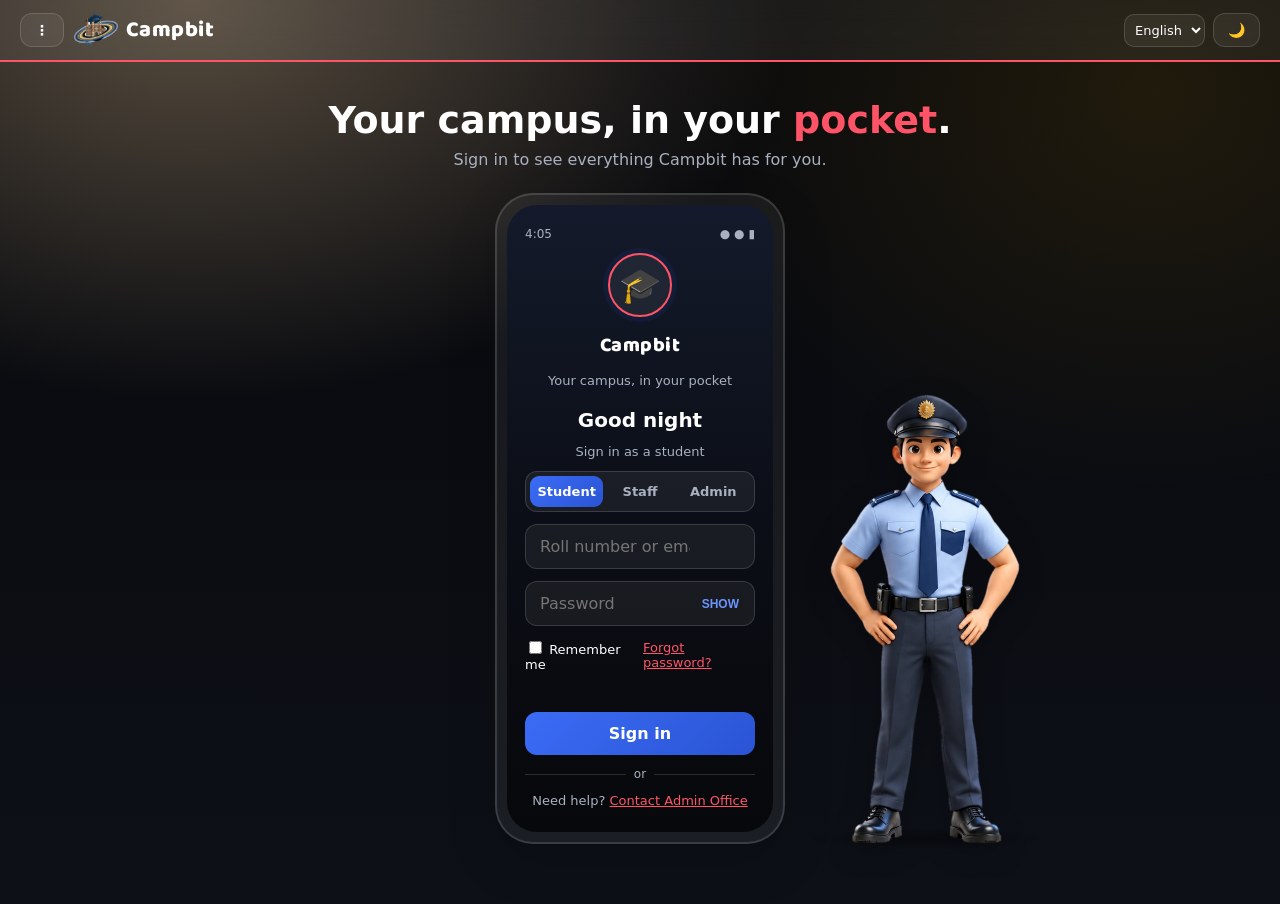
==== website/static/index.html @ 0034b341 "backend" ====
<!DOCTYPE html>
<html lang="en" data-palette="classic">
<head>
<meta charset="utf-8">
<meta name="viewport" content="width=device-width, initial-scale=1, viewport-fit=cover">
<title>College Connect</title>
<link rel="preconnect" href="https://fonts.googleapis.com">
<link rel="preconnect" href="https://fonts.gstatic.com" crossorigin>
<link href="https://fonts.googleapis.com/css2?family=Baloo+2:wght@700;800&display=swap" rel="stylesheet">
<link rel="stylesheet" href="style.css">
</head>
<body>

<!-- LOGIN PAGE (only page visible before sign-in) -->
<div id="loginView">
 <header class="bar"><div class="hl"><div class="kb">
<button class="btn ghost sm kbtn" data-kb type="button" aria-label="More options" aria-haspopup="menu" aria-expanded="false">⋮</button>
<div class="menu" role="menu"><button role="menuitem" data-sheet="about" type="button"><span aria-hidden="true">ℹ️</span> About us</button>
<button role="menuitem" data-sheet="complaint" type="button"><span aria-hidden="true">📝</span> Complaint box</button>
<button role="menuitem" data-sheet="issue" type="button"><span aria-hidden="true">🐞</span> Report an issue</button></div></div>
<span class="brand brand-font"><img class="brand-logo" src="logo.png" alt="" width="40" height="29" decoding="async">Campbit</span></div>
<div class="hr"><select class="langsel" aria-label="Language"><option value="en">English</option>
<option value="hi">हिन्दी</option><option value="or">ଓଡ଼ିଆ</option></select>
<button class="btn ghost sm themebtn" data-tt type="button" aria-label="Toggle light or dark mode" title="Toggle light / dark">🌙</button></div></header>

<main id="login" class="wrap">
<div class="lead"><h1 data-ih="lead">Your campus, in your <span class="red">pocket</span>
</h1><p>Sign in to see everything Campbit has for you.</p></div>
  <div class="phone" id="phoneBox" data-role="student"><div class="screen" id="scr"><div class="scr-in" id="scrIn">
   <div class="status"><span id="clock">9:41</span><span>● ● ▮</span></div>
   <div id="formPane" style="display:flex;flex-direction:column;gap:12px">
    <div class="logo" id="roleLogo">🎓</div>
    <h2 class="brand-font">Campbit</h2><p>Your campus, in your pocket</p>
    <h2 id="greet" style="margin-top:8px">Welcome back</h2><p id="roleHint">Sign in as a student</p>
    <div class="seg" id="seg" role="tablist"><button type="button" class="on" data-role="student">Student</button>
    <button type="button" data-role="staff">Staff</button><button type="button" data-role="admin">Admin</button></div>
    <div class="field"><input id="user" placeholder="Roll number or email" autocomplete="username" aria-label="Roll number or email"></div>
    <div class="field"><input id="pass" type="password" placeholder="Password" autocomplete="current-password" aria-label="Password">
    <button type="button" class="show" id="toggle">SHOW</button></div>
    <div class="row"><label><input type="checkbox" id="remember"> Remember me</label>
    <a href="#" class="red" id="forgot">Forgot password?</a></div>
    <div class="err" id="err" role="alert"></div>
    <button class="btn" id="signin" type="button"><span class="spin" aria-hidden="true"></span><span class="lbl">Sign in</span></button>
    <div class="or">or</div>
    <p>Need help? <a class="red" href="mailto:admin@collegeconnect.example?subject=Help%20with%20College%20Connect">Contact Admin Office</a></p>
   </div>
   <div id="donePane" class="hidden">
    <div class="tick">✓</div><h2>You're signed in</h2><p>Welcome to Campbit.</p>
   </div>
  </div></div></div>
  <div class="mascot" aria-hidden="true"><img src="guard.webp" alt="" width="190" height="450" decoding="async" draggable="false"></div>
 </main>
</div>

<!-- SITE (visible only after login) -->
<div id="siteView" class="hidden">
 <header class="bar"><div class="hl"><div class="kb">
<button class="btn ghost sm kbtn" data-kb type="button" aria-label="More options" aria-haspopup="menu" aria-expanded="false">⋮</button>
<div class="menu" role="menu"><button role="menuitem" data-sheet="about" type="button"><span aria-hidden="true">ℹ️</span> About us</button>
<button role="menuitem" data-sheet="complaint" type="button"><span aria-hidden="true">📝</span> Complaint box</button>
<button role="menuitem" data-sheet="issue" type="button"><span aria-hidden="true">🐞</span> Report an issue</button>
</div></div><a class="brand" href="#" data-go="home">🎓 Campbit</a></div>
<div class="hr"><select class="langsel" aria-label="Language"><option value="en">English</option>
<option value="hi">हिन्दी</option><option value="or">ଓଡ଼ିଆ</option></select>
<button class="btn ghost sm themebtn" data-tt type="button" aria-label="Toggle light or dark mode" title="Toggle light / dark">🌙</button>
<button class="btn ghost sm" id="logout" type="button">Sign out</button></div></header>
 <div class="tabs" id="tabs" role="tablist"></div>
 <div class="wrap hidden" id="backrow"><button class="btn ghost sm" id="backBtn" data-back type="button">← Back</button></div>
 <main class="wrap">
  <section class="pg" id="pg-home"></section>
  <section class="pg hidden" id="pg-timetable"></section>
  <section class="pg hidden" id="pg-attendance"></section>
  <section class="pg hidden" id="pg-results"></section>
  <section class="pg hidden" id="pg-fees"></section>
  <section class="pg hidden" id="pg-opps"></section>
  <section class="pg hidden" id="pg-complaints"></section>
  <section class="pg hidden" id="pg-mess"></section>
  <section class="pg hidden" id="pg-students"></section>
  <section class="pg hidden" id="pg-staff"></section>
  <section class="pg hidden" id="pg-accounts"></section>
  <section class="pg hidden" id="pg-achievements"></section>
  <section class="pg hidden" id="pg-notices"></section>
  <section class="pg hidden" id="pg-holidays"></section>
  <section class="pg hidden" id="pg-scholarships"></section>
  <section class="pg hidden" id="pg-leave"></section>
  <section class="pg hidden" id="pg-profile"></section>
 </main>
 <footer>© 2026 Campbit · Demo data for preview only.</footer>
</div>

<div id="sheet" class="sheet hidden"><div class="sback" data-close></div>
<div class="spanel" role="dialog" aria-modal="true" aria-label="Details">
<button class="btn ghost sm sbk" data-close type="button">← Back</button>
<button class="sx" data-close type="button" aria-label="Close">✕</button>
<div id="sbody"></div></div></div>

<script src="api.js"></script>
<script src="script.js"></script>
</body>
</html>
---- website/static/style.css ----
/* ==========================================================================
   STYLESHEET: Login + Site App (Classic palette)
   --------------------------------------------------------------------------
   TABLE OF CONTENTS
    1.  Theme palettes (light / dark design tokens)
    2.  Base & reset
    3.  Layout helpers
    4.  Top bar & navigation
    5.  Buttons
    6.  Phone mockup & login screen
    7.  Landing site (hero, sections, cards, footer)
    8.  Tabs & pages
    9.  Dashboard widgets (stats, meters, lists, badges, chips)
   10.  Profile (key/value grid, avatar)
   11.  Timetable (timeline, weekly table, next-class banner)
   12.  Forms & segmented control
   13.  Menu, bottom sheet & notes
   14.  Misc (language select, tags, step tracker)
   15.  Animations (keyframes + where they are used)
   16.  Motion preferences & print
   17.  Login extras, notifications & notice dot (restored styles)
   18.  Profile photo & admin profile editing
   19.  Login page mascot (standing character)
   20.  Search boxes & suggestions
   21.  Back buttons
   ========================================================================== */


/* ==========================================================================
   1. THEME PALETTES
   --------------------------------------------------------------------------
   All colours live in CSS variables so a theme switch only changes tokens.
   ========================================================================== */

/* ---- Light palette (default) ----
   Dark Goldenrod #B8860B, Tan #D2B48C, Dust Storm #E5CCC9,
   White Smoke #F5F5F5, Van Dyke Brown #664228 */
:root[data-palette="classic"] {
  /* Page background gradient + soft corner glows */
  --bg1: #F5F5F5;
  --bg2: #E5CCC9;
  --glow-blue: rgba(210, 180, 140, .40);
  --glow-red: rgba(184, 134, 11, .14);

  /* Text */
  --text: #664228;
  --muted: #72523C;

  /* Buttons */
  --btn1: #946A08;
  --btn2: #7A5808;
  --btn-text: #ffffff;

  /* Translucent "glass" surfaces */
  --ghost: rgba(255, 255, 255, .62);
  --ghost-border: rgba(210, 180, 140, .75);

  /* Accents & status colours */
  --blue: #8F6709;
  --red: #B3382A;
  --error: #B3382A;
  --accent: #8F6709;
  --gold: #B8860B;

  /* Top bar background */
  --bar: rgba(245, 245, 245, .88);

  /* Phone frame + screen gradient */
  --frame: auto(255, 255, 255, .65);
  --frame-border: #ffffff;
  --scr1: #F8F6F4;
  --scr2: #EEDFD8;
  --scr3: #E5CCC9;

  /* Inputs & dividers */
  --input: #FFFDFB;
  --line: rgba(102, 66, 40, .22);

  /* Tints (used for highlights / focus rings) */
  --t10: rgba(184, 134, 11, .12);
  --t15: rgba(203, 150, 16, 0.18);
  --t50: rgba(184, 134, 11, .45);
  --t6: rgba(184, 134, 11, .10);
}

/* ---- Dark palette via OS preference ----
   NOTE: this block is wrapped in `prefers-color-scheme: light` in the
   original code. That looks like a typo for `dark`, but it is kept as-is
   so behaviour does not change. */
@media (prefers-color-scheme: light) {
  :root[data-palette="classic"]:not([data-theme="light"]) {
    --bg1: #07080b;
    --bg2: #0d1017;
    --text: #ffffff;
    --muted: #a9b0bf;
    --btn1: #3b6cf5;
    --btn2: #2a54d4;
    --blue: #6b93ff;
    --red: #ff5468;
    --error: #ff6b7d;
    --bar: rgba(255, 255, 255, .06);
    --ghost: rgba(255, 255, 255, .06);
    --ghost-border: rgba(255, 255, 255, .14);
    --frame: rgba(255, 255, 255, .06);
    --frame-border: rgba(255, 255, 255, .14);
    --scr1: #141a2b;
    --scr2: #0b0e16;
    --scr3: #07080b;
    --input: rgba(255, 255, 255, .06);
    --line: rgba(255, 255, 255, .14);
    --accent: #ff5468;
    --gold: #ff5468;
    --t10: rgba(29, 78, 216, .1);
    --t15: rgba(29, 78, 216, .15);
    --t50: rgba(29, 78, 216, .5);
    --t6: rgba(215, 38, 61, .06);
  }
}

/* ---- Dark palette via manual toggle (data-theme="dark") ---- */
:root[data-palette="classic"][data-theme="dark"] {
  --bg1: #07080b;
  --bg2: #0d1017;
  --text: #ffffff;
  --muted: #a9b0bf;
  --btn1: #3b6cf5;
  --btn2: #2a54d4;
  --blue: #6b93ff;
  --red: #ff5468;
  --error: #ff6b7d;
  --bar: rgba(255, 255, 255, .06);
  --ghost: rgba(255, 255, 255, .06);
  --ghost-border: rgba(255, 255, 255, .14);
  --frame: rgba(255, 255, 255, .06);
  --frame-border: rgba(255, 255, 255, .14);
  --scr1: #141a2b;
  --scr2: #0b0e16;
  --scr3: #07080b;
  --input: rgba(255, 255, 255, .06);
  --line: rgba(255, 255, 255, .14);
  --accent: #ff5468;
  --gold: #ff5468;
  --t10: rgba(29, 78, 216, .1);
  --t15: rgba(29, 78, 216, .15);
  --t50: rgba(29, 78, 216, .5);
  --t6: rgba(215, 38, 61, .06);
}


/* ==========================================================================
   2. BASE & RESET
   ========================================================================== */

/* Keep content clear of phone notches / home bars */
:root {
  box-sizing: border-box;
  padding-top: env(safe-area-inset-top, 0px);
  padding-bottom: env(safe-area-inset-bottom, 0px);
}

html {
  scroll-padding-top: env(safe-area-inset-top, 0px);
  scroll-behavior: smooth;
}

*,
*::before,
*::after {
  box-sizing: inherit;
}

body {
  margin: 0;
  min-height: 100vh;
  font-family: system-ui, -apple-system, "Segoe UI", Roboto, sans-serif;
  color: var(--text);
  background:
    radial-gradient(600px 400px at 15% 0%, var(--glow-blue), transparent),
    radial-gradient(500px 400px at 90% 10%, var(--glow-red), transparent),
    linear-gradient(180deg, var(--bg1), var(--bg2));
  background-color: var(--bg1);
  overflow-x: clip; /* prevent sideways scroll from slide animations */
}

/* Corner glow colours for dark mode (dark is the fallback) */
:root[data-theme="dark"] body,
:root:not([data-theme="light"]) body {
  --glow-blue: rgba(59, 108, 245, .18);
  --glow-red: rgba(255, 84, 104, .10);
}

/* Corner glow colours for light mode */
@media (prefers-color-scheme: light) {
  :root:not([data-theme="dark"]) body {
    --glow-blue: rgba(210, 180, 140, .40);
    --glow-red: rgba(184, 134, 11, .14);
  }
}

a {
  color: var(--blue);
}

/* Visible keyboard focus for accessibility */
:focus-visible {
  outline: 2px solid var(--blue);
  outline-offset: 2px;
}


/* ==========================================================================
   3. LAYOUT HELPERS
   ========================================================================== */

/* Centered content column */
.wrap {
  max-width: 1000px;
  margin: 0 auto;
  padding: 0 20px;
}

/* Force-hide an element (used by JS to switch views) */
.hidden {
  display: none !important;
}


/* ==========================================================================
   4. TOP BAR & NAVIGATION
   ========================================================================== */

/* Sticky header with a gold underline */
.bar {
  position: sticky;
  top: env(safe-area-inset-top, 0px);
  z-index: 5;
  display: flex;
  align-items: center;
  justify-content: space-between;
  padding: 12px 20px;
  background: var(--bar);
  backdrop-filter: blur(12px);
  border-bottom: 2px solid var(--gold);
}

/* Logo + site name */
.brand {
  display: flex;
  gap: 8px;
  align-items: center;
  font-weight: 700;
  color: var(--text);
  text-decoration: none;
}

/* Right-hand nav links */
nav {
  display: flex;
  gap: 16px;
  align-items: center;
  font-size: 14px;
}

nav a {
  color: var(--text);
  text-decoration: none;
}

/* Header right-side group (theme button, language, etc.) */
.hr {
  display: flex;
  gap: 8px;
  align-items: center;
}

/* Header left-side group */
.hl {
  display: flex;
  align-items: center;
  gap: 10px;
}

/* Light/dark toggle button */
.themebtn {
  padding: 7px 11px;
  font-size: 16px;
  line-height: 1;
}


/* ==========================================================================
   5. BUTTONS
   ========================================================================== */

.btn {
  display: inline-block;
  border: 0;
  cursor: pointer;
  font: inherit;
  font-weight: 600;
  padding: 12px 22px;
  border-radius: 12px;
  color: var(--btn-text, #fff);
  background: linear-gradient(135deg, var(--btn1), var(--btn2));
  text-decoration: none;
}

/* Variant: transparent "glass" button */
.btn.ghost {
  background: var(--ghost);
  color: var(--text);
  border: 1px solid var(--ghost-border);
}

/* Variant: small */
.btn.sm {
  padding: 8px 14px;
  font-size: 14px;
}

.btn:disabled {
  opacity: .5;
  cursor: not-allowed;
}


/* ==========================================================================
   6. PHONE MOCKUP & LOGIN SCREEN
   ========================================================================== */

/* Outer phone frame */
.phone {
  width: 290px;
  margin: 0 auto;
  padding: 10px;
  border-radius: 38px;
  background: var(--frame);
  border: 2px solid var(--frame-border);
  box-shadow: 0 20px 50px rgba(0, 0, 0, .15);
}

/* Inner screen */
.screen {
  display: flex;
  flex-direction: column;
  gap: 12px;
  min-height: 460px;
  padding: 22px 18px 24px;
  border-radius: 30px;
  background: linear-gradient(180deg, var(--scr1), var(--scr2), var(--scr3));
}

/* Fake status bar (time / battery) */
.status {
  display: flex;
  justify-content: space-between;
  font-size: 12px;
  color: var(--muted);
}

.logo {
  font-size: 34px;
  text-align: center;
}

.screen h2 {
  margin: 0;
  text-align: center;
  font-size: 20px;
}

.screen p {
  margin: 0;
  text-align: center;
  color: var(--muted);
  font-size: 13px;
}

/* ---- Form field with "Show" password toggle ---- */
.field {
  position: relative;
}

.field input {
  width: 100%;
  padding: 12px 64px 12px 14px; /* extra right padding for the Show button */
  border-radius: 12px;
  border: 1px solid var(--line);
  background: var(--input);
  color: var(--text);
  font: inherit;
}

.field input:focus {
  outline: none;
  border-color: var(--blue);
}

.show {
  position: absolute;
  right: 10px;
  top: 50%;
  transform: translateY(-50%);
  background: none;
  border: 0;
  color: var(--blue);
  font-weight: 700;
  font-size: 12px;
  cursor: pointer;
}

/* "Remember me" / "Forgot password" row */
.row {
  display: flex;
  justify-content: space-between;
  align-items: center;
  font-size: 13px;
}

.row input {
  accent-color: var(--blue);
}

/* Accent-coloured text */
.red {
  color: var(--accent);
}

/* Error message under inputs */
.err {
  min-height: 16px;
  text-align: center;
  color: var(--error);
  font-size: 13px;
}

/* "— or —" divider */
.or {
  display: flex;
  align-items: center;
  gap: 8px;
  color: var(--muted);
  font-size: 12px;
}

.or::before,
.or::after {
  content: "";
  flex: 1;
  height: 1px;
  background: var(--line);
}

/* Success checkmark circle */
.tick {
  display: grid;
  place-items: center;
  width: 64px;
  height: 64px;
  margin: 40px auto 8px;
  border-radius: 50%;
  font-size: 30px;
  color: #fff;
  background: linear-gradient(135deg, var(--btn1), var(--btn2));
}

/* ---- Login section wrapper ---- */
#login {
  padding: 36px 0 60px;
}

#login .lead {
  text-align: center;
  margin-bottom: 24px;
}

#login .lead h1 {
  font-size: clamp(26px, 5vw, 38px);
  margin: 0 0 8px;
}

.lead p {
  color: var(--muted);
  margin: 0;
}


/* ==========================================================================
   7. LANDING SITE (hero, sections, cards, CTA, footer)
   ========================================================================== */

/* Hero: text on the left, phone on the right */
.hero {
  display: grid;
  grid-template-columns: 1.1fr .9fr;
  gap: 30px;
  align-items: center;
  padding: 60px 0;
}

.hero h1 {
  font-size: clamp(34px, 6vw, 56px);
  line-height: 1.05;
  margin: 0 0 14px;
}

.hero p {
  color: var(--muted);
  font-size: 18px;
  margin: 0 0 24px;
}

/* Row of call-to-action buttons */
.btns {
  display: flex;
  gap: 12px;
  flex-wrap: wrap;
}

/* Generic content section */
section.block {
  padding: 40px 0;
}

section.block > .wrap > h2 {
  font-size: clamp(24px, 4vw, 34px);
  margin: 0 0 6px;
}

.sub {
  color: var(--muted);
  margin: 0 0 24px;
}

/* Responsive card grid */
.cards {
  display: grid;
  grid-template-columns: repeat(auto-fit, minmax(220px, 1fr));
  gap: 16px;
}

.card {
  padding: 22px;
  border-radius: 18px;
  background: var(--ghost);
  border: 1px solid var(--ghost-border);
  backdrop-filter: blur(10px);
}

.card h3 {
  margin: 0 0 8px;
}

.card p {
  margin: 0;
  color: var(--muted);
}

/* Bottom call-to-action banner */
.cta {
  padding: 40px 20px;
  text-align: center;
  border-radius: 24px;
  background: var(--ghost);
  border: 1px solid var(--ghost-border);
}

footer {
  padding: 30px 20px;
  text-align: center;
  color: var(--muted);
  font-size: 14px;
}

/* Mobile: stack hero, hide long nav links */
@media (max-width: 760px) {
  .hero {
    grid-template-columns: 1fr;
    padding: 30px 0;
  }

  nav a.l {
    display: none;
  }
}


/* ==========================================================================
   8. TABS & PAGES
   ========================================================================== */

/* Sticky tab strip under the header (scrolls sideways on small screens) */
.tabs {
  display: flex;
  gap: 8px;
  overflow-x: auto;
  padding: 10px 20px;
  background: var(--bar);
  border-bottom: 1px solid var(--line);
  position: sticky;
  top: calc(env(safe-area-inset-top, 0px) + 51px); /* 51px = header height */
  z-index: 4;
}

/* Single tab pill */
.tab {
  position: relative;
  z-index: 1; /* sits above the sliding .pill */
  flex: none;
  border: 1px solid var(--ghost-border);
  background: var(--ghost);
  color: var(--text);
  font: inherit;
  font-size: 14px;
  font-weight: 600;
  padding: 8px 14px;
  border-radius: 999px;
  cursor: pointer;
}

/* Active tab (background comes from the sliding .pill) */
.tab.on {
  background: transparent;
  border-color: transparent;
  color: #fff;
}

/* Sliding highlight that moves behind the active tab */
.pill {
  position: absolute;
  left: 0;
  top: 10px;
  bottom: 10px;
  width: 0;
  border-radius: 999px;
  background: linear-gradient(135deg, var(--btn1), var(--btn2));
  transition: transform .4s cubic-bezier(.4, 0, .2, 1),
              width .4s cubic-bezier(.4, 0, .2, 1);
  z-index: 0;
  pointer-events: none;
}

/* A page inside the tab area */
.pg {
  padding: 26px 0 40px;
}

.pg h2 {
  margin: 0 0 4px;
  font-size: clamp(22px, 4vw, 30px);
}

/* Page slide direction when switching tabs */
.pg.from-r {
  animation: inr .25s ease;
}

.pg.from-l {
  animation: inl .25s ease;
}

/* Hint text under swipeable areas */
.swipe-hint {
  text-align: center;
  font-size: 12px;
  color: var(--muted);
  margin: 6px 0 0;
}


/* ==========================================================================
   9. DASHBOARD WIDGETS
   ========================================================================== */

/* Grid of stat tiles */
.grid {
  display: grid;
  grid-template-columns: repeat(auto-fit, minmax(200px, 1fr));
  gap: 14px;
  margin-bottom: 20px;
}

/* Clickable stat tile */
.stat {
  padding: 18px;
  border-radius: 16px;
  background: var(--ghost);
  border: 1px solid var(--ghost-border);
  cursor: pointer;
  text-align: left;
  color: var(--text);
  font: inherit;
}

.stat b {
  display: block;
  font-size: 26px;
  margin: 4px 0;
}

.stat span {
  color: var(--muted);
  font-size: 13px;
}

/* Progress bar */
.meter {
  height: 8px;
  border-radius: 99px;
  background: var(--line);
  overflow: hidden;
}

.meter i {
  display: block;
  height: 100%;
  background: var(--blue);
}

/* Low value = red bar */
.meter i.low {
  background: var(--red);
}

/* Vertical list of items */
.list {
  display: grid;
  gap: 12px;
}

.item {
  padding: 16px;
  border-radius: 14px;
  background: var(--ghost);
  border: 1px solid var(--ghost-border);
}

.item .top {
  display: flex;
  justify-content: space-between;
  align-items: center;
  gap: 10px;
  flex-wrap: wrap;
}

.item p {
  margin: 6px 0 0;
  color: var(--muted);
  font-size: 14px;
}

.item select {
  width: 100%;
  padding: 10px;
  border-radius: 12px;
  border: 1px solid var(--line);
  background: var(--input);
  color: var(--text);
  font: inherit;
}

/* Small status label */
.badge {
  font-size: 12px;
  font-weight: 700;
  padding: 3px 10px;
  border-radius: 99px;
  border: 1px solid var(--line);
}

.badge.ok {
  color: #15803d;
  border-color: #15803d;
}

.badge.bad {
  color: var(--red);
  border-color: var(--red);
}

/* Filter chips */
.chips {
  display: flex;
  gap: 8px;
  flex-wrap: wrap;
  margin: 14px 0;
}

.chip {
  border: 1px solid var(--line);
  background: none;
  color: var(--text);
  font: inherit;
  font-size: 13px;
  padding: 6px 12px;
  border-radius: 99px;
  cursor: pointer;
}

.chip.on {
  background: var(--blue);
  color: #fff;
  border-color: var(--blue);
}

/* Small footnote text */
.demo {
  font-size: 12px;
  color: var(--muted);
  margin-top: 16px;
}


/* ==========================================================================
   10. PROFILE (key/value grid + avatar)
   ========================================================================== */

.kv {
  display: grid;
  grid-template-columns: repeat(auto-fit, minmax(200px, 1fr));
  gap: 12px;
}

.kv div {
  padding: 14px;
  border-radius: 12px;
  background: var(--ghost);
  border: 1px solid var(--ghost-border);
}

.kv small {
  display: block;
  color: var(--muted);
  font-size: 12px;
}

/* Circular initial avatar */
.avatar {
  display: grid;
  place-items: center;
  width: 80px;
  height: 80px;
  border-radius: 50%;
  font-size: 32px;
  font-weight: 700;
  color: #fff;
  background: linear-gradient(135deg, var(--btn1), var(--gold));
}


/* ==========================================================================
   11. TIMETABLE
   ========================================================================== */

/* Card wrapping the timetable */
.ttcard {
  padding: 18px;
  border-radius: 18px;
  background: var(--ghost);
  border: 1px solid var(--ghost-border);
}

/* "Next class" banner */
.next {
  margin: 12px 0 16px;
  padding: 10px 12px;
  border-radius: 12px;
  background: linear-gradient(135deg, var(--btn1), var(--btn2));
  color: #fff;
  font-size: 14px;
}

/* ---- Daily timeline ---- */
.tl {
  display: grid;
  gap: 0;
}

/* One row: [time] [dot] [details] */
.slot {
  position: relative;
  display: grid;
  grid-template-columns: 72px 14px 1fr;
  gap: 10px;
  align-items: start;
  padding-bottom: 14px;
}

/* Vertical connector line between dots */
.slot::before {
  content: "";
  position: absolute;
  left: 82px;
  top: 16px;
  bottom: -4px;
  width: 2px;
  background: var(--line);
}

.slot:last-child::before {
  display: none;
}

.slot .tm {
  font-size: 12px;
  font-weight: 700;
  text-align: right;
  padding-top: 2px;
}

.slot .tm small {
  display: block;
  color: var(--muted);
  font-weight: 400;
}

.slot .dot {
  position: relative;
  z-index: 1;
  width: 12px;
  height: 12px;
  margin-top: 4px;
  border-radius: 50%;
  background: var(--line);
}

.slot .info {
  padding: 10px 12px;
  border-radius: 12px;
  border: 1px solid var(--line);
  background: var(--input);
}

.slot .info b {
  font-size: 15px;
}

.slot .info p {
  margin: 4px 0 0;
  font-size: 13px;
  color: var(--muted);
}

/* State: currently happening */
.slot.now .dot {
  background: var(--blue);
  box-shadow: 0 0 0 4px var(--glow-blue);
}

.slot.now .info {
  border-color: var(--blue);
}

/* State: already finished */
.slot.done {
  opacity: .55;
}

.slot.done .dot {
  background: #15803d;
}

/* State: break (dashed, no fill) */
.slot.brk .info {
  border-style: dashed;
  background: none;
}

/* State: slot the user has taken/selected */
.slot .info[data-take] {
  border-color: var(--blue);
  box-shadow: 0 0 0 3px var(--t15);
}

/* Date badge next to a heading (e.g. "12 / Oct") */
.hd {
  display: grid;
  grid-template-columns: 56px 1fr;
  gap: 12px;
  align-items: center;
}

.dt {
  text-align: center;
  padding: 6px 0;
  border-radius: 12px;
  background: var(--input);
  border: 1px solid var(--line);
}

.dt b {
  display: block;
  font-size: 20px;
}

.dt small {
  color: var(--muted);
  font-size: 11px;
}

/* ---- Weekly table ---- */
.wk {
  overflow-x: auto;
  margin-top: 6px;
  border-radius: 14px;
  border: 1px solid var(--line);
}

.wk table {
  border-collapse: collapse;
  width: 100%;
  min-width: 640px;
  font-size: 13px;
}

.wk th,
.wk td {
  border: 1px solid var(--line);
  padding: 8px;
  text-align: center;
  vertical-align: middle;
}

.wk thead th {
  background: var(--ghost);
}

/* Sticky time column on the left */
.wk th.tm {
  position: sticky;
  left: 0;
  text-align: right;
  white-space: nowrap;
  background: var(--bg1);
  font-size: 12px;
}

.wk th.tm small {
  display: block;
  font-weight: 400;
  color: var(--muted);
}

/* Class cell */
.wk td.c b {
  display: block;
}

.wk td.c small {
  color: var(--muted);
  font-size: 11px;
}

/* Lab cell highlight */
.wk td.lab {
  background: var(--glow-blue);
}

/* Highlight today's column */
.wk td.tdy {
  box-shadow: inset 0 0 0 999px var(--t6);
}

.wk thead th.tdy {
  background: var(--accent);
  color: #fff;
}

/* Empty cell */
.emp {
  color: var(--muted);
}


/* ==========================================================================
   12. FORMS & SEGMENTED CONTROL
   ========================================================================== */

/* ---- Generic form ---- */
.frm label {
  display: block;
  font-size: 13px;
  color: var(--muted);
  margin: 12px 0 4px;
}

.frm input,
.frm select,
.frm textarea {
  width: 100%;
  padding: 11px 12px;
  border-radius: 12px;
  border: 1px solid var(--line);
  background: var(--input);
  color: var(--text);
  font: inherit;
}

.frm textarea {
  min-height: 80px;
  resize: vertical;
}

.frm .err {
  margin: 8px 0;
}

/* Two columns side by side */
.two {
  display: grid;
  grid-template-columns: 1fr 1fr;
  gap: 10px;
}

/* ---- Segmented control (role switcher: student / staff / admin) ---- */
.seg {
  position: relative;
  display: flex;
  padding: 4px;
  border-radius: 12px;
  background: var(--input);
  border: 1px solid var(--line);
}

/* Sliding highlight (one third of the width) */
.seg::before {
  content: "";
  position: absolute;
  top: 4px;
  bottom: 4px;
  left: 4px;
  width: calc((100% - 8px) / 3);
  border-radius: 9px;
  background: linear-gradient(135deg, var(--btn1), var(--btn2));
  transition: transform .4s cubic-bezier(.4, 0, .2, 1);
}

/* Move highlight depending on the selected role */
.seg[data-r="staff"]::before {
  transform: translateX(100%);
}

.seg[data-r="admin"]::before {
  transform: translateX(200%);
}

.seg button {
  position: relative;
  z-index: 1;
  flex: 1;
  border: 0;
  background: none;
  color: var(--muted);
  font: inherit;
  font-size: 13px;
  font-weight: 600;
  padding: 8px 4px;
  border-radius: 9px;
  cursor: pointer;
  transition: color .3s;
}

.seg button.on {
  background: none; /* highlight comes from ::before */
  color: #fff;
}


/* ==========================================================================
   13. MENU, BOTTOM SHEET & NOTES
   ========================================================================== */

/* ---- Dropdown (hamburger) menu ---- */
.kb {
  position: relative;
}

.kbtn {
  font-size: 18px;
  font-weight: 700;
  padding: 5px 12px;
  line-height: 1.2;
}

.menu {
  position: absolute;
  left: 0;
  top: calc(100% + 8px);
  min-width: 190px;
  padding: 6px;
  border-radius: 14px;
  background: var(--bg1);
  border: 1px solid var(--line);
  box-shadow: 0 14px 34px rgba(0, 0, 0, .2);
  /* hidden state */
  opacity: 0;
  visibility: hidden;
  transform: translateY(-8px) scale(.96);
  transform-origin: top left;
  transition: opacity .2s, transform .2s, visibility .2s;
}

/* Visible state */
.kb.open .menu {
  opacity: 1;
  visibility: visible;
  transform: none;
}

.menu button {
  display: block;
  width: 100%;
  text-align: left;
  border: 0;
  background: none;
  color: var(--text);
  font: inherit;
  padding: 10px 12px;
  border-radius: 9px;
  cursor: pointer;
}

.menu button:hover {
  background: var(--ghost);
}

/* ---- Bottom sheet / modal ---- */
.sheet {
  position: fixed;
  inset: 0;
  z-index: 50;
  display: flex;
  align-items: flex-end; /* sheet sticks to the bottom on mobile */
  justify-content: center;
}

/* Dark overlay behind the sheet */
.sback {
  position: absolute;
  inset: 0;
  background: rgba(0, 0, 0, .5);
  animation: fade .25s;
}

/* The sheet panel itself */
.spanel {
  position: relative;
  width: 100%;
  max-width: 520px;
  max-height: 88vh;
  overflow: auto;
  padding: 26px 20px calc(24px + env(safe-area-inset-bottom, 0px));
  border-radius: 24px 24px 0 0;
  background: var(--bg1);
  color: var(--text);
  border: 1px solid var(--line);
  animation: sup .4s cubic-bezier(.2, .8, .2, 1);
}

.spanel h2 {
  padding-right: 40px; /* room for the close button */
}

.spanel p {
  color: var(--muted);
  font-size: 14px;
}

.spanel .demo {
  margin-top: 12px;
}

/* Close (X) button */
.sx {
  position: absolute;
  top: 12px;
  right: 12px;
  width: 34px;
  height: 34px;
  border: 0;
  border-radius: 50%;
  background: var(--ghost);
  color: var(--text);
  font-size: 16px;
  cursor: pointer;
}

/* Desktop: centre the sheet like a dialog */
@media (min-width: 700px) {
  .sheet {
    align-items: center;
  }

  .spanel {
    border-radius: 24px;
    max-height: 85vh;
  }
}

/* ---- Highlighted note box ---- */
.note {
  padding: 12px 14px;
  margin-bottom: 6px;
  border-radius: 12px;
  border: 1px solid var(--blue);
  background: var(--t10);
  font-size: 14px;
}

/* Collapsible note (accordion) */
.ntb {
  display: flex;
  justify-content: space-between;
  align-items: center;
  gap: 10px;
  width: 100%;
  padding: 0;
  border: 0;
  background: none;
  color: var(--text);
  font: inherit;
  text-align: left;
  cursor: pointer;
}

.chev {
  display: inline-block;
  margin-left: 8px;
  font-style: normal;
  color: var(--muted);
  transition: transform .3s;
}

.nt.open .chev {
  transform: rotate(180deg);
}

/* Smooth height animation using grid rows (0fr -> 1fr) */
.dd {
  display: grid;
  grid-template-rows: 0fr;
  transition: grid-template-rows .35s ease;
}

.dd > div {
  overflow: hidden;
}

.nt.open .dd {
  grid-template-rows: 1fr;
}

/* ---- Social links ---- */
.socs {
  display: grid;
  grid-template-columns: repeat(auto-fit, minmax(150px, 1fr));
  gap: 10px;
}

.soc {
  display: flex;
  flex-wrap: wrap;
  align-items: center;
  gap: 4px 10px;
  padding: 12px 14px;
  border-radius: 12px;
  border: 1px solid var(--line);
  background: var(--input);
  color: var(--text);
  text-decoration: none;
  font-weight: 600;
  font-size: 14px;
}

/* Disabled / unavailable link */
.soc.off {
  opacity: .55;
  font-weight: 400;
}

.soc small {
  flex-basis: 100%;
  color: var(--muted);
  font-size: 11px;
}


/* ==========================================================================
   14. MISC (language select, tags, step tracker)
   ========================================================================== */

/* Language dropdown */
.langsel {
  max-width: 92px;
  padding: 7px 6px;
  border-radius: 10px;
  border: 1px solid var(--ghost-border);
  background: var(--ghost);
  color: var(--text);
  font: inherit;
  font-size: 13px;
}

/* Small pill tag */
.tag {
  display: inline-block;
  margin: 8px 6px 0 0;
  padding: 3px 9px;
  border-radius: 99px;
  border: 1px solid var(--line);
  background: var(--input);
  font-size: 12px;
}

/* Step tracker (dots joined by a line) */
.steps {
  display: flex;
  margin-top: 14px;
}

.stp {
  position: relative;
  flex: 1;
  text-align: center;
  font-size: 11px;
  color: var(--muted);
}

.stp i {
  position: relative;
  z-index: 1;
  display: block;
  width: 12px;
  height: 12px;
  margin: 0 auto 4px;
  border-radius: 50%;
  background: var(--line);
}

/* Connector line to the previous step */
.stp::before {
  content: "";
  position: absolute;
  top: 5px;
  left: -50%;
  width: 100%;
  height: 2px;
  background: var(--line);
}

.stp:first-child::before {
  display: none;
}

/* Completed step turns green */
.stp.done {
  color: var(--text);
}

.stp.done i,
.stp.done::before {
  background: #15803d;
}


/* ==========================================================================
   15. ANIMATIONS
   ========================================================================== */

/* ---- Keyframes ---- */
@keyframes rise   { from { opacity: 0; transform: translateY(14px); } }
@keyframes drop   { from { opacity: 0; transform: translateY(-100%); } }
@keyframes fade   { from { opacity: 0; } }
@keyframes popin  { from { opacity: 0; transform: scale(.6); } }
@keyframes shake  { 25% { transform: translateX(-5px); } 75% { transform: translateX(5px); } }
@keyframes grow   { from { transform: scaleX(0); } }
@keyframes pulse  { 0% { box-shadow: 0 0 0 0 var(--t50); } 100% { box-shadow: 0 0 0 10px transparent; } }
@keyframes slr    { from { opacity: 0; transform: translateX(44px); } }
@keyframes sll    { from { opacity: 0; transform: translateX(-44px); } }
@keyframes inr    { from { opacity: 0; transform: translateX(40px); } }
@keyframes inl    { from { opacity: 0; transform: translateX(-40px); } }
@keyframes sup    { from { transform: translateY(100%); } }
@keyframes outl   { to   { opacity: 0; transform: translateX(-60px); } }
@keyframes inr2   { from { opacity: 0; transform: translateX(60px); } }
@keyframes inl2   { from { opacity: 0; transform: translateX(-60px); } }

/* ---- Login view entrance ---- */
#loginView:not(.hidden) .bar {
  animation: drop .5s cubic-bezier(.2, .8, .2, 1);
}

#loginView .lead {
  animation: rise .6s .1s both;
}

#loginView .phone {
  animation: rise .7s .2s both;
}

/* ---- Site view entrance (after login) ---- */
#siteView.enter .bar {
  animation: drop .55s cubic-bezier(.2, .8, .2, 1);
}

#siteView.enter .tabs {
  animation: drop .6s .08s cubic-bezier(.2, .8, .2, 1) both;
}

#siteView.enter .tab {
  animation: popin .4s both;
}

/* Stagger each tab by 0.05s (supports up to 9 tabs) */
#siteView.enter .tab:nth-child(1) { animation-delay: 0.20s; }
#siteView.enter .tab:nth-child(2) { animation-delay: 0.25s; }
#siteView.enter .tab:nth-child(3) { animation-delay: 0.30s; }
#siteView.enter .tab:nth-child(4) { animation-delay: 0.35s; }
#siteView.enter .tab:nth-child(5) { animation-delay: 0.40s; }
#siteView.enter .tab:nth-child(6) { animation-delay: 0.45s; }
#siteView.enter .tab:nth-child(7) { animation-delay: 0.50s; }
#siteView.enter .tab:nth-child(8) { animation-delay: 0.55s; }
#siteView.enter .tab:nth-child(9) { animation-delay: 0.60s; }

/* ---- Cascading page content (.cas = "cascade") ---- */
.pg.cas > *:not(.list):not(.grid),
.pg.cas .list > *,
.pg.cas .grid > * {
  animation: rise .45s both;
}

/* Stagger direct children of the page (first 6) */
.pg.cas > *:not(.list):not(.grid):nth-child(1) { animation-delay: 0.00s; }
.pg.cas > *:not(.list):not(.grid):nth-child(2) { animation-delay: 0.05s; }
.pg.cas > *:not(.list):not(.grid):nth-child(3) { animation-delay: 0.10s; }
.pg.cas > *:not(.list):not(.grid):nth-child(4) { animation-delay: 0.15s; }
.pg.cas > *:not(.list):not(.grid):nth-child(5) { animation-delay: 0.20s; }
.pg.cas > *:not(.list):not(.grid):nth-child(6) { animation-delay: 0.25s; }

/* Stagger grid tiles (first 10) */
.pg.cas .grid > *:nth-child(1)  { animation-delay: 0.12s; }
.pg.cas .grid > *:nth-child(2)  { animation-delay: 0.17s; }
.pg.cas .grid > *:nth-child(3)  { animation-delay: 0.22s; }
.pg.cas .grid > *:nth-child(4)  { animation-delay: 0.27s; }
.pg.cas .grid > *:nth-child(5)  { animation-delay: 0.32s; }
.pg.cas .grid > *:nth-child(6)  { animation-delay: 0.37s; }
.pg.cas .grid > *:nth-child(7)  { animation-delay: 0.42s; }
.pg.cas .grid > *:nth-child(8)  { animation-delay: 0.47s; }
.pg.cas .grid > *:nth-child(9)  { animation-delay: 0.52s; }
.pg.cas .grid > *:nth-child(10) { animation-delay: 0.57s; }

/* Stagger list items (first 10) */
.pg.cas .list > *:nth-child(1)  { animation-delay: 0.12s; }
.pg.cas .list > *:nth-child(2)  { animation-delay: 0.17s; }
.pg.cas .list > *:nth-child(3)  { animation-delay: 0.22s; }
.pg.cas .list > *:nth-child(4)  { animation-delay: 0.27s; }
.pg.cas .list > *:nth-child(5)  { animation-delay: 0.32s; }
.pg.cas .list > *:nth-child(6)  { animation-delay: 0.37s; }
.pg.cas .list > *:nth-child(7)  { animation-delay: 0.42s; }
.pg.cas .list > *:nth-child(8)  { animation-delay: 0.47s; }
.pg.cas .list > *:nth-child(9)  { animation-delay: 0.52s; }
.pg.cas .list > *:nth-child(10) { animation-delay: 0.57s; }

/* ---- Component animations ---- */
.tick {
  animation: popin .5s cubic-bezier(.3, 1.6, .5, 1) both; /* bouncy check */
}

.err:not(:empty) {
  animation: shake .35s; /* shake when an error appears */
}

.wk,
.tl {
  animation: fade .4s both;
}

.meter i {
  transform-origin: left;
  animation: grow .9s .2s cubic-bezier(.2, .8, .2, 1) both;
}

.slot.now .dot {
  animation: pulse 1.6s infinite; /* pulsing "live" dot */
}

/* Slide-in helpers (JS adds these classes) */
.sl-r {
  animation: slr .42s cubic-bezier(.2, .8, .2, 1) both;
}

.sl-l {
  animation: sll .42s cubic-bezier(.2, .8, .2, 1) both;
}

/* ---- Hover / press feedback ---- */
.stat,
.item,
.btn,
.chip,
.tab {
  transition: transform .2s ease, box-shadow .2s ease, background .2s, color .2s;
}

/* Hover lift only on devices that actually support hover */
@media (hover: hover) {
  .stat:hover,
  .item:hover {
    transform: translateY(-2px);
    box-shadow: 0 8px 22px rgba(0, 0, 0, .12);
  }

  .btn:hover {
    transform: translateY(-1px);
  }
}

.btn:active,
.tab:active,
.chip:active {
  transform: scale(.97);
}

/* ---- Switching between login and site views ---- */
#loginView.slide-out  { animation: outl .38s ease both; }
#siteView.slide-in    { animation: inr2 .5s cubic-bezier(.2, .8, .2, 1) backwards; }
#loginView.slide-back { animation: inl2 .5s cubic-bezier(.2, .8, .2, 1) backwards; }


/* ==========================================================================
   16. MOTION PREFERENCES & PRINT
   ========================================================================== */

/* Respect "reduce motion" system setting: turn all animation off */
@media (prefers-reduced-motion: reduce) {
  *,
  *::before,
  *::after {
    animation: none !important;
    transition: none !important;
  }

  .pg.from-r,
  .pg.from-l {
    animation: none;
  }
}

/* Print: hide interactive chrome, use plain black on white */
@media print {
  .bar,
  .tabs,
  footer,
  .btns,
  .themebtn,
  .sheet {
    display: none !important;
  }

  body {
    background: #fff !important;
    color: #000;
  }
}


/* ==========================================================================
   17. LOGIN EXTRAS, NOTIFICATIONS & NOTICE DOT
   --------------------------------------------------------------------------
   Styles for classes that script.js uses but the sections above did not
   define: .scr-in, .pop, .tilting, .spin / .loading, .gw, .nbox, .ncard,
   .drag / .out / .collapse, .ndot / .has-dot.
   ========================================================================== */

/* ---- Login screen: height eases when the content changes ----
   script.js measures #scrIn and sets the height of #scr (.screen). */
.screen {
  overflow: hidden;
  transition: height .45s cubic-bezier(.4, 0, .2, 1);
}

/* Inner wrapper that holds the status bar and the form / done panes */
.scr-in {
  display: flex;
  flex-direction: column;
  gap: 12px;
}

/* ---- Role logo: ring colour follows the selected role ---- */
.logo {
  display: grid;
  place-items: center;
  width: 64px;
  height: 64px;
  margin: 0 auto;
  border-radius: 50%;
  background: var(--input);
  border: 2px solid var(--ring, var(--gold));
  box-shadow: 0 0 0 5px var(--t10);
}

#phoneBox[data-role="student"] { --ring: var(--gold); }
#phoneBox[data-role="staff"]   { --ring: #2f7d6b; }
#phoneBox[data-role="admin"]   { --ring: var(--red); }

/* Re-triggered by script.js each time the role changes */
.logo.pop {
  animation: logopop .45s cubic-bezier(.3, 1.6, .5, 1);
}

@keyframes logopop { from { opacity: .4; transform: scale(.6); } }

/* ---- Login box: tilts toward the mouse + soft highlight (desktop) ----
   script.js sets --rx, --ry (tilt) and --mx, --my (highlight position). */
.phone {
  position: relative;
  transform: perspective(900px) rotateX(var(--rx, 0deg)) rotateY(var(--ry, 0deg));
  transition: transform .25s ease;
}

.phone.tilting {
  transition: transform .08s linear;
}

.phone::after {
  content: "";
  position: absolute;
  inset: 0;
  border-radius: inherit;
  pointer-events: none;
  opacity: 0;
  transition: opacity .3s ease;
  background: radial-gradient(220px circle at var(--mx, 50%) var(--my, 50%),
              rgba(255, 255, 255, .28), transparent 60%);
}

.phone.tilting::after {
  opacity: 1;
}

/* ---- Sign-in button: spinner while "signing in" ---- */
.btn .spin {
  display: none;
  width: 14px;
  height: 14px;
  margin-right: 8px;
  vertical-align: -2px;
  border: 2px solid rgba(255, 255, 255, .4);
  border-top-color: #fff;
  border-radius: 50%;
  animation: spin .7s linear infinite;
}

.btn.loading .spin {
  display: inline-block;
}

.btn.loading:disabled {
  opacity: .85;
  cursor: progress;
}

@keyframes spin { to { transform: rotate(360deg); } }

/* The spinner is a status indicator, so keep it moving (slowly) even when
   other motion is reduced. */
@media (prefers-reduced-motion: reduce) {
  .btn .spin {
    animation: spin 1.6s linear infinite !important;
  }
}

/* ---- Greeting word ("Good morning" ...), swapped by the live clock ---- */
.gw {
  display: inline-block;
}

/* ---- Red dot on the Notices tab while there are unread notices ---- */
.tab .ndot {
  display: none;
  width: 8px;
  height: 8px;
  margin-left: 6px;
  vertical-align: middle;
  border-radius: 50%;
  background: var(--red);
}

.tab.has-dot .ndot {
  display: inline-block;
}

/* ---- Notifications card (shown on every dashboard) ---- */
.nbox {
  margin-bottom: 20px;
  padding: 16px;
  border-radius: 18px;
  background: var(--ghost);
  border: 1px solid var(--ghost-border);
}

.nhead {
  display: flex;
  justify-content: space-between;
  align-items: center;
  gap: 10px;
  margin-bottom: 12px;
}

.nhead h3 {
  display: flex;
  align-items: center;
  gap: 8px;
  margin: 0;
  font-size: 17px;
}

/* Count bubble next to the heading */
.ncount {
  min-width: 22px;
  padding: 2px 7px;
  border-radius: 99px;
  background: var(--red);
  color: #fff;
  font-size: 12px;
  font-weight: 700;
  text-align: center;
}

.nlist {
  display: grid;
  gap: 10px;
}

/* One notification. Swipe left/right to dismiss (see script.js). */
.ncard {
  position: relative;
  display: flex;
  align-items: flex-start;
  gap: 12px;
  padding: 12px 40px 12px 12px;
  overflow: hidden;
  border-radius: 14px;
  background: var(--input);
  border: 1px solid var(--line);
  cursor: grab;
  touch-action: pan-y;      /* vertical scroll still works, horizontal swipe is ours */
  user-select: none;
  transition: transform .35s cubic-bezier(.2, .8, .2, 1),
              opacity .35s ease,
              height .3s ease,
              padding .3s ease,
              margin .3s ease,
              border-width .3s ease;
}

/* Unread notification */
.ncard.new {
  border-color: var(--blue);
  box-shadow: 0 0 0 3px var(--t15);
}

/* While the finger / mouse is dragging: follow it with no easing */
.ncard.drag {
  transition: none;
  cursor: grabbing;
}

/* Step 1 of dismissing: slide away and fade */
.ncard.out {
  opacity: 0;
  pointer-events: none;
}

/* Step 2: fold the height to zero (the grid gap is cancelled by the margins) */
.ncard.collapse {
  height: 0 !important;
  padding-top: 0;
  padding-bottom: 0;
  margin-top: -5px;
  margin-bottom: -5px;
  border-width: 0;
}

.ni {
  font-size: 22px;
  line-height: 1;
}

.nb {
  flex: 1;
  min-width: 0;
}

.nb b {
  display: block;
  font-size: 14px;
}

.nb p {
  margin: 3px 0 0;
  font-size: 13px;
  color: var(--muted);
}

/* "View" link inside a notification */
.nl {
  margin-top: 8px;
  padding: 0;
  border: 0;
  background: none;
  color: var(--blue);
  font: inherit;
  font-size: 13px;
  font-weight: 700;
  cursor: pointer;
}

/* Small ✕ remove button */
.nx {
  position: absolute;
  top: 8px;
  right: 8px;
  width: 26px;
  height: 26px;
  border: 0;
  border-radius: 50%;
  background: transparent;
  color: var(--muted);
  font-size: 13px;
  cursor: pointer;
}

.nx:hover {
  background: var(--ghost);
}

/* "You're all caught up" message */
.nempty {
  margin: 0;
  text-align: center;
}

/* ==========================================================================
   17. SMOOTHER MOTION + CLOSED COMPLAINTS
   ----------------------------------------------------------------------
   One shared easing curve so everything decelerates the same way. These rules
   come last, so they refine the earlier ones. Reduce-motion (section 16)
   still switches all of it off.
   ========================================================================== */

:root {
  --ease-out: cubic-bezier(.22, 1, .36, 1);
  --ease-io: cubic-bezier(.65, 0, .35, 1);
}

/* Light / dark switch fades instead of snapping */
body {
  transition: background-color .35s var(--ease-out), color .35s var(--ease-out);
}

/* Page slide: a little longer, with a soft landing */
.pg.from-r { animation: inr .42s var(--ease-out) both; }
.pg.from-l { animation: inl .42s var(--ease-out) both; }

/* Cascade: only the curve and length change; the per-item delays above stay */
.pg.cas > *:not(.list):not(.grid),
.pg.cas .list > *,
.pg.cas .grid > * {
  animation-duration: .55s;
  animation-timing-function: var(--ease-out);
}

/* Hover / press feedback eases out instead of a flat "ease" */
.stat,
.item,
.btn,
.chip,
.tab {
  transition: transform .3s var(--ease-out), box-shadow .3s var(--ease-out), background .25s, color .25s, border-color .25s;
}

/* Notice accordion opens a touch slower and settles gently */
.dd { transition: grid-template-rows .45s var(--ease-out); }
.chev { transition: transform .4s var(--ease-out); }

/* Progress dots and lines change colour smoothly */
.stp i,
.stp::before { transition: background-color .4s var(--ease-out); }
.meter i { transition: width .6s var(--ease-out); }

/* ---- "Closed by admin" box (admin, student and staff Complaints pages) ---- */
.clnote {
  margin-top: 10px;
  padding: 10px 12px;
  border-radius: 12px;
  background: var(--input);
  border: 1px solid var(--line);
  border-left: 3px solid var(--blue);
}

.clnote b { font-size: 13px; }
.clnote p { margin: 4px 0 0; font-size: 14px; color: var(--text); }
.clnote .clmeta { font-size: 12px; color: var(--muted); }

/* A closure the person has not seen yet drops in once */
.clnote.fresh {
  box-shadow: 0 0 0 3px var(--t15);
  animation: clIn .6s var(--ease-out) both;
}

@keyframes clIn   { from { opacity: 0; transform: translateY(-8px) scale(.98); } }
@keyframes stepPop { 0% { transform: scale(.4); } 60% { transform: scale(1.25); } 100% { transform: scale(1); } }
@keyframes flashbg { from { background: var(--t15); } }

/* Admin: the complaint that was just moved or closed gets a short highlight */
.item.flash { animation: flashbg 1.1s var(--ease-out); }
.item.flash .stp.done i { animation: stepPop .55s var(--ease-out) both; }
.item.flash .stp.done::before { transform-origin: left; animation: grow .55s var(--ease-out) both; }
.item.flash .stp:nth-child(2) i, .item.flash .stp:nth-child(2)::before { animation-delay: .06s; }
.item.flash .stp:nth-child(3) i, .item.flash .stp:nth-child(3)::before { animation-delay: .12s; }
.item.flash .stp:nth-child(4) i, .item.flash .stp:nth-child(4)::before { animation-delay: .18s; }


/* ==========================================================================
   18. THEME SWITCH: soft vertical sweep (started by toggleTheme in script.js)
   ========================================================================== */

/* We animate the new view ourselves, so switch off the default cross-fade */
::view-transition-old(root),
::view-transition-new(root) {
  animation: none;
  mix-blend-mode: normal;
}

::view-transition-old(root) { z-index: 1; }

/* The new theme is revealed through a mask with a thin soft edge (about 4% of the
   screen). A wide edge would blend light and dark into a muddy grey. */
::view-transition-new(root) {
  z-index: 2;
  -webkit-mask-size: 100% 200%;
  mask-size: 100% 200%;
  -webkit-mask-repeat: no-repeat;
  mask-repeat: no-repeat;
}

/* Going dark: the edge moves from the top to the bottom */
html[data-swap="dark"]::view-transition-new(root) {
  -webkit-mask-image: linear-gradient(to bottom, #000 48%, transparent 52%);
  mask-image: linear-gradient(to bottom, #000 48%, transparent 52%);
  animation: sweep .8s cubic-bezier(.45, 0, .25, 1) both;
}

/* Going light: the edge moves from the bottom to the top */
html[data-swap="light"]::view-transition-new(root) {
  -webkit-mask-image: linear-gradient(to top, #000 48%, transparent 52%);
  mask-image: linear-gradient(to top, #000 48%, transparent 52%);
  animation: sweep-up .8s cubic-bezier(.45, 0, .25, 1) both;
}

@keyframes sweep-up {
  from { -webkit-mask-position: 0 0;    mask-position: 0 0; }
  to   { -webkit-mask-position: 0 100%; mask-position: 0 100%; }
}

@keyframes sweep {
  from { -webkit-mask-position: 0 100%; mask-position: 0 100%; }
  to   { -webkit-mask-position: 0 0;    mask-position: 0 0; }
}

/* While it runs, no other colour fades (they would tint the snapshot) */
.theme-anim *,
.theme-anim *::before,
.theme-anim *::after {
  transition: none !important;
}

/* Press feedback on the sun / moon button */
.themebtn { transition: transform .5s var(--ease-out); }
.themebtn:active { transform: rotate(40deg) scale(.92); }


/* ==========================================================================
   18. PROFILE PHOTO & ADMIN PROFILE EDITING
   ========================================================================== */

/* Avatar can now hold a photo; keep it round and never squashed */
.avatar {
  flex: none;
  overflow: hidden;
}

.avatar img {
  display: block;
  width: 100%;
  height: 100%;
  object-fit: cover;
}

/* Larger avatar used on the profile page */
.avatar.big {
  width: 96px;
  height: 96px;
  font-size: 38px;
}

/* Profile header card: photo, name + title, edit button */
.pcard {
  display: flex;
  flex-wrap: wrap;
  align-items: center;
  gap: 16px;
  margin-bottom: 14px;
}

.pinfo {
  flex: 1;
  min-width: 180px;
}

.pname {
  font-size: 20px;
}

.pabout {
  font-size: 13px;
}

/* Photo picker row inside the edit form */
.pphoto {
  display: flex;
  flex-wrap: wrap;
  align-items: center;
  gap: 16px;
  margin-bottom: 6px;
}

.pphoto-side {
  flex: 1;
  min-width: 180px;
}

/* "Choose photo" is a label styled as a button; the real file input is hidden */
.filebtn {
  position: relative;
  cursor: pointer;
}

.filebtn input {
  position: absolute;
  width: 1px;
  height: 1px;
  opacity: 0;
  pointer-events: none;
}

.filebtn:focus-within {
  outline: 2px solid var(--blue);
  outline-offset: 2px;
}

/* Small phones: stack the paired fields so emails and offices are not cut off */
@media (max-width: 460px) {
  .pedit .two {
    grid-template-columns: 1fr;
  }
}

/* ---- Small avatar next to names in the Students / Staff lists ---- */
.avatar.sm {
  width: 36px;
  height: 36px;
  font-size: 15px;
}

.pwho {
  display: flex;
  align-items: center;
  gap: 10px;
  min-width: 0;
}


/* ==========================================================================
   19. LOGIN PAGE MASCOT (standing character)
   --------------------------------------------------------------------------
   Transparent cut-out (guard.webp) that stands next to the sign-in card on
   wide screens and below it on phones. Purely decorative.
   ========================================================================== */

#login {
  position: relative;
}

.mascot {
  position: relative;
  width: 160px;
  margin: 26px auto 0;
  pointer-events: none;
  user-select: none;
  animation: rise .8s .35s both;
}

.mascot img {
  display: block;
  width: 100%;
  height: auto;
  position: relative;
  z-index: 1;
  filter: drop-shadow(0 8px 14px rgba(0, 0, 0, .22));
}

/* Soft shadow on the "floor" under the feet */
.mascot::after {
  content: "";
  position: absolute;
  left: 50%;
  bottom: -6px;
  width: 120%;
  height: 22px;
  transform: translateX(-50%);
  border-radius: 50%;
  background: radial-gradient(closest-side, rgba(0, 0, 0, .38), transparent);
}

/* Wide screens: stand beside the phone, feet level with the card's bottom */
@media (min-width: 900px) {
  .mascot {
    position: absolute;
    left: calc(50% + 190px);
    bottom: 60px;       /* matches #login's bottom padding */
    width: 190px;
    margin: 0;
  }
}


/* ==========================================================================
   20. SEARCH BOXES & SUGGESTIONS
   ========================================================================== */

.sbox {
  position: relative;
  z-index: 3;          /* above the cards below it, below the sticky tabs (4) and header (5) */
  margin: 12px 0 8px;
}

/* Department list + Year tabs above the input */
.sfilt {
  display: flex;
  flex-direction: column;
  gap: 8px;
  margin-bottom: 8px;
}

.sdept {
  width: 100%;
  padding: 10px 12px;
  border-radius: 12px;
  border: 1px solid var(--line);
  background: var(--input);
  color: var(--text);
  font: inherit;
  font-size: 14px;
}

.syears {
  display: flex;
  flex-wrap: wrap;
  gap: 6px;
}

.syears .chip {
  padding: 5px 11px;
  font-size: 12.5px;
}

@media (min-width: 620px) {
  .sfilt {
    flex-direction: row;
    align-items: center;
    flex-wrap: wrap;
  }

  .sdept {
    width: auto;
    min-width: 190px;
  }
}

/* The input + its dropdown (the dropdown is placed under the input) */
.swrap {
  position: relative;
}

/* A name in a list: tap to open the profile */
.pwho {
  padding: 0;
  border: 0;
  background: none;
  color: inherit;
  font: inherit;
  text-align: left;
  cursor: pointer;
}

.pwho:hover b {
  text-decoration: underline;
}

.sfield {
  position: relative;
  display: flex;
  align-items: center;
}

.sicon {
  position: absolute;
  left: 14px;
  font-size: 15px;
  opacity: .7;
  pointer-events: none;
}

.sinp {
  width: 100%;
  padding: 12px 42px 12px 40px;
  border-radius: 12px;
  border: 1px solid var(--line);
  background: var(--input);
  color: var(--text);
  font: inherit;
}

.sinp:focus {
  outline: none;
  border-color: var(--blue);
  box-shadow: 0 0 0 3px var(--t15);
}

/* ✕ clear button */
.sclr {
  position: absolute;
  right: 8px;
  width: 28px;
  height: 28px;
  border: 0;
  border-radius: 50%;
  background: var(--ghost);
  color: var(--muted);
  font-size: 12px;
  cursor: pointer;
}

/* Suggestion dropdown (floats over the content below) */
.sugg {
  position: absolute;
  left: 0;
  right: 0;
  top: calc(100% + 6px);
  z-index: 30;
  max-height: 340px;
  overflow: auto;
  padding: 6px;
  border-radius: 14px;
  background: var(--bg1);
  border: 1px solid var(--line);
  box-shadow: 0 14px 34px rgba(0, 0, 0, .25);
}

/* Group titles: Students / Teachers / Try searching */
.sgh {
  padding: 8px 10px 4px;
  font-size: 11px;
  font-weight: 700;
  letter-spacing: .05em;
  text-transform: uppercase;
  color: var(--muted);
}

.sgi {
  display: flex;
  align-items: center;
  gap: 10px;
  width: 100%;
  padding: 8px 10px;
  border: 0;
  border-radius: 10px;
  background: none;
  color: var(--text);
  font: inherit;
  text-align: left;
  cursor: pointer;
}

.sgi:hover,
.sgi.act {
  background: var(--ghost);
}

.sgi.act {
  box-shadow: inset 0 0 0 1px var(--blue);
}

.sgt {
  display: block;
  font-size: 14px;
  font-weight: 600;
}

.sgs {
  display: block;
  font-size: 12px;
  color: var(--muted);
}

/* Highlighted part of the match */
.sgi mark {
  padding: 0 1px;
  border-radius: 3px;
  background: var(--t50);
  color: inherit;
}

.snomatch {
  padding: 12px;
  font-size: 13px;
  color: var(--muted);
}

/* "Showing 2 of 10" */
.snote {
  min-height: 18px;
  margin: 0 0 6px;
  font-size: 12px;
  color: var(--muted);
}

/* Row hidden by the search */
.shide {
  display: none !important;
}


/* ==========================================================================
   21. BACK BUTTONS
   ========================================================================== */

/* Row under the tabs on every page that has somewhere to go back to */
#backrow {
  padding-top: 14px;
  padding-bottom: 0;
}

#backrow + main .pg {
  padding-top: 14px;
}

/* Back button at the top of every popup */
.sbk {
  margin: -6px 0 12px;
}

/* Edit form shown inside a profile page */
.pvform {
  margin-bottom: 14px;
}

/* When an edit form is scrolled to, leave room for the sticky header and tab bar */
.item.frm,
.frm.pedit {
  scroll-margin-top: calc(var(--barh, 51px) + 70px);
}

/* Tab bar sits right under the header (height measured by script.js) */
.tabs {
  top: calc(env(safe-area-inset-top, 0px) + var(--barh, 51px));
}
/* Login-page logo in front of the Campbit name */
.brand-logo {
  height: 32px;
  width: auto;
  object-fit: contain;
  display: block;
}

/* Campbit name font on the login screen (header + card title) */
.brand-font {
  font-family: "Baloo 2", "Trebuchet MS", "Segoe UI", system-ui, sans-serif;
  font-weight: 800;
  letter-spacing: 0.5px;
}
.brand.brand-font { font-size: 22px; }
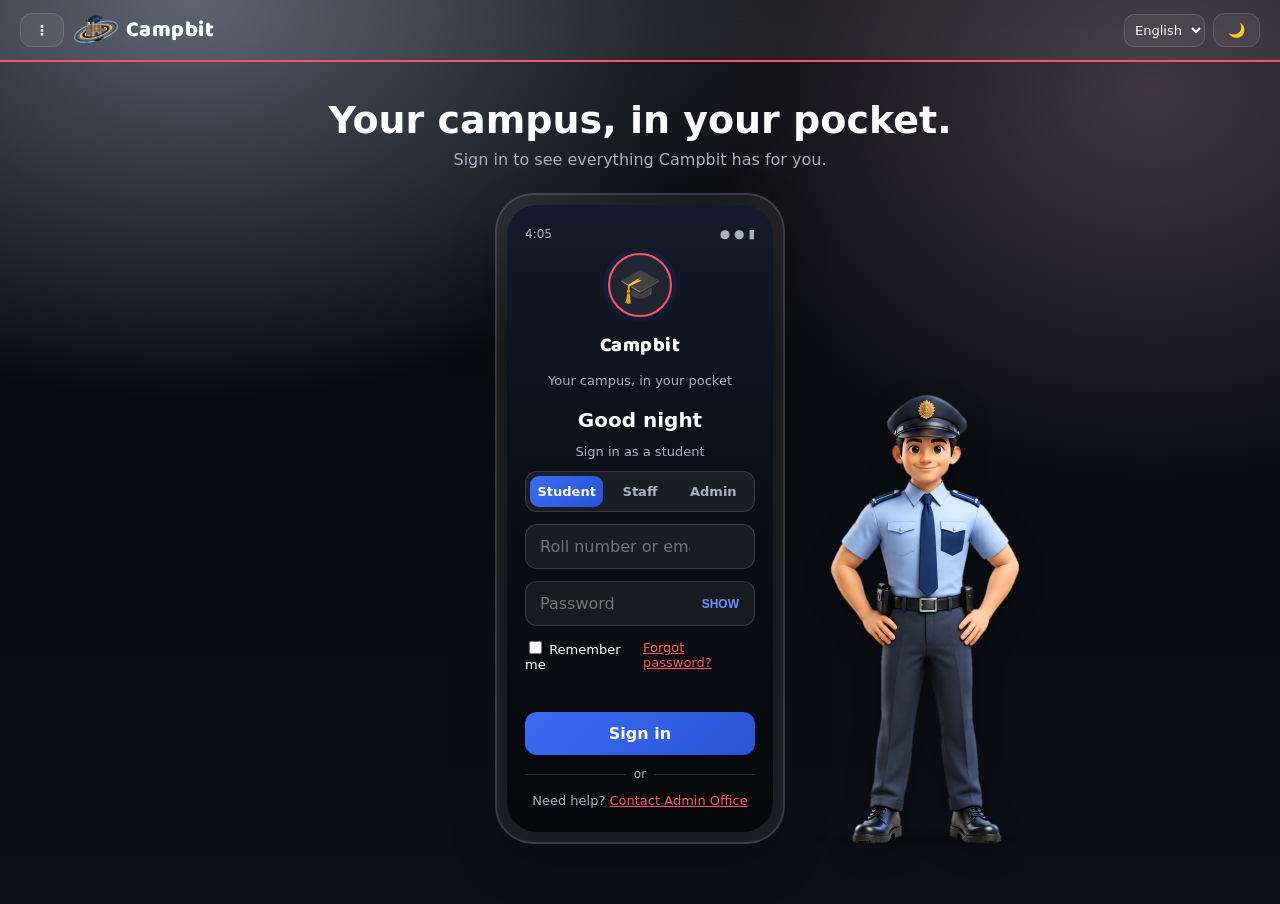
==== commit f6d56224: "updated_css" ====
--- a/website/static/index.html
+++ b/website/static/index.html
@@ -7,7 +7,7 @@
 <link rel="preconnect" href="https://fonts.googleapis.com">
 <link rel="preconnect" href="https://fonts.gstatic.com" crossorigin>
 <link href="https://fonts.googleapis.com/css2?family=Baloo+2:wght@700;800&display=swap" rel="stylesheet">
-<link rel="stylesheet" href="style.css">
+<link rel="stylesheet" href="style.css?v=d">
 </head>
 <body>
 
@@ -48,18 +48,21 @@
     <div class="tick">✓</div><h2>You're signed in</h2><p>Welcome to Campbit.</p>
    </div>
   </div></div></div>
-  <div class="mascot" aria-hidden="true"><img src="guard.webp" alt="" width="190" height="450" decoding="async" draggable="false"></div>
+  <div class="mascot" aria-hidden="true"><span class="hello"></span><img class="guard" src="guard.webp" alt="" width="190" height="450" decoding="async" draggable="false"><div class="pose"><img class="guard-wave" src="guard-wave.webp" alt="" decoding="async" draggable="false"><img class="guard-hand" src="guard-hand.webp" alt="" decoding="async" draggable="false"></div><span class="wave-hand">👋</span></div>
  </main>
 </div>
 
 <!-- SITE (visible only after login) -->
 <div id="siteView" class="hidden">
- <header class="bar"><div class="hl"><div class="kb">
+ <header class="bar"><div class="hl"><button class="btn ghost sm hamb" id="hamb" type="button" aria-label="Open menu" aria-expanded="false" aria-controls="drawer"><span class="hbars" aria-hidden="true"><i></i><i></i><i></i></span></button><div class="kb">
 <button class="btn ghost sm kbtn" data-kb type="button" aria-label="More options" aria-haspopup="menu" aria-expanded="false">⋮</button>
 <div class="menu" role="menu"><button role="menuitem" data-sheet="about" type="button"><span aria-hidden="true">ℹ️</span> About us</button>
 <button role="menuitem" data-sheet="complaint" type="button"><span aria-hidden="true">📝</span> Complaint box</button>
 <button role="menuitem" data-sheet="issue" type="button"><span aria-hidden="true">🐞</span> Report an issue</button>
 </div></div><a class="brand" href="#" data-go="home">🎓 Campbit</a></div>
+<div class="gsearch" id="gsearch" role="search"><span class="gicon" aria-hidden="true">🔍</span>
+<input id="gq" type="search" placeholder="Search pages, notices, results…" autocomplete="off" enterkeyhint="search" aria-label="Search Campbit" aria-controls="gres" aria-expanded="false" aria-autocomplete="list">
+<kbd class="gkey" aria-hidden="true">/</kbd><div class="gres" id="gres" role="listbox" hidden></div></div>
 <div class="hr"><select class="langsel" aria-label="Language"><option value="en">English</option>
 <option value="hi">हिन्दी</option><option value="or">ଓଡ଼ିଆ</option></select>
 <button class="btn ghost sm themebtn" data-tt type="button" aria-label="Toggle light or dark mode" title="Toggle light / dark">🌙</button>
@@ -94,7 +97,16 @@
 <button class="sx" data-close type="button" aria-label="Close">✕</button>
 <div id="sbody"></div></div></div>
 
-<script src="api.js"></script>
-<script src="script.js"></script>
+<!-- Student menu (opened by the hamburger button) -->
+<div id="drawer" class="drawer" aria-hidden="true" inert><div class="dback" data-dclose></div>
+<nav class="dpanel" aria-label="Main menu">
+<div class="dhead"><img class="dlogo" src="logo.png" alt="" width="46" height="34" decoding="async"><b class="brand-font">Campbit</b></div>
+<div class="dwho" id="dwho"></div>
+<div class="dlabel">Menu</div>
+<div class="dlinks" id="dlinks"></div>
+</nav></div>
+
+<script src="api.js?v=d"></script>
+<script src="script.js?v=d"></script>
 </body>
 </html>
--- a/website/static/style.css
+++ b/website/static/style.css
@@ -33,54 +33,59 @@
    ========================================================================== */
 
 /* ---- Light palette (default) ----
-   Dark Goldenrod #B8860B, Tan #D2B48C, Dust Storm #E5CCC9,
-   White Smoke #F5F5F5, Van Dyke Brown #664228 */
+   Taken from the reference screenshot: slate blue (#9EAFBE) at the top of the
+   page easing into warm peach cream (#F8E5CC) at the bottom, deep navy text and
+   buttons (#0D0F20 / #081131), frosted glass controls and a muted amber accent. */
 :root[data-palette="classic"] {
-  /* Page background gradient + soft corner glows */
-  --bg1: #F5F5F5;
-  --bg2: #E5CCC9;
-  --glow-blue: rgba(210, 180, 140, .40);
-  --glow-red: rgba(184, 134, 11, .14);
+  /* Page background gradient (top -> bottom) + soft corner glows */
+  --bg1: #9EAFC4;
+  --bg2: #F8E5CC;
+  --glow-blue: rgba(161, 175, 199, .50);
+  --glow-red: rgba(190, 165, 190, .30);
+
+  /* Solid surface for menus, sheets and dropdowns */
+  --panel: #E9E5DD;
 
   /* Text */
-  --text: #664228;
-  --muted: #72523C;
+  --text: #0D0F20;
+  --muted: #2F3A4E;
 
   /* Buttons */
-  --btn1: #946A08;
-  --btn2: #7A5808;
+  --btn1: #14214F;
+  --btn2: #081131;
   --btn-text: #ffffff;
 
   /* Translucent "glass" surfaces */
-  --ghost: rgba(255, 255, 255, .62);
-  --ghost-border: rgba(210, 180, 140, .75);
+  --ghost: rgba(255, 255, 255, .26);
+  --ghost-border: rgba(255, 255, 255, .55);
 
   /* Accents & status colours */
-  --blue: #8F6709;
+  --blue: #14214F;
   --red: #B3382A;
   --error: #B3382A;
-  --accent: #8F6709;
-  --gold: #B8860B;
+  --accent: #14214F;
+  --gold: #C28B45;
+  --word-accent: currentColor;     /* headline keeps one colour (navy) in the light theme */
 
   /* Top bar background */
-  --bar: rgba(245, 245, 245, .88);
+  --bar: rgba(158, 175, 190, .90);
 
   /* Phone frame + screen gradient */
-  --frame: auto(255, 255, 255, .65);
-  --frame-border: #ffffff;
-  --scr1: #F8F6F4;
-  --scr2: #EEDFD8;
-  --scr3: #E5CCC9;
+  --frame: rgba(228, 232, 232, .60);
+  --frame-border: rgba(255, 255, 255, .75);
+  --scr1: #A1B0BE;
+  --scr2: #E4C6A4;
+  --scr3: #EDDDC1;
 
   /* Inputs & dividers */
-  --input: #FFFDFB;
-  --line: rgba(102, 66, 40, .22);
+  --input: #FBFAF7;
+  --line: rgba(13, 15, 32, .18);
 
   /* Tints (used for highlights / focus rings) */
-  --t10: rgba(184, 134, 11, .12);
-  --t15: rgba(203, 150, 16, 0.18);
-  --t50: rgba(184, 134, 11, .45);
-  --t6: rgba(184, 134, 11, .10);
+  --t10: rgba(8, 17, 49, .10);
+  --t15: rgba(8, 17, 49, .14);
+  --t50: rgba(8, 17, 49, .45);
+  --t6: rgba(8, 17, 49, .06);
 }
 
 /* ---- Dark palette via OS preference ----
@@ -192,8 +197,8 @@
 /* Corner glow colours for light mode */
 @media (prefers-color-scheme: light) {
   :root:not([data-theme="dark"]) body {
-    --glow-blue: rgba(210, 180, 140, .40);
-    --glow-red: rgba(184, 134, 11, .14);
+    --glow-blue: rgba(161, 175, 199, .50);
+    --glow-red: rgba(190, 165, 190, .30);
   }
 }
 
@@ -1031,7 +1036,7 @@
   left: 0;
   text-align: right;
   white-space: nowrap;
-  background: var(--bg1);
+  background: var(--panel);
   font-size: 12px;
 }
 
@@ -1189,7 +1194,7 @@
   min-width: 190px;
   padding: 6px;
   border-radius: 14px;
-  background: var(--bg1);
+  background: var(--panel);
   border: 1px solid var(--line);
   box-shadow: 0 14px 34px rgba(0, 0, 0, .2);
   /* hidden state */
@@ -1251,7 +1256,7 @@
   overflow: auto;
   padding: 26px 20px calc(24px + env(safe-area-inset-bottom, 0px));
   border-radius: 24px 24px 0 0;
-  background: var(--bg1);
+  background: var(--panel);
   color: var(--text);
   border: 1px solid var(--line);
   animation: sup .4s cubic-bezier(.2, .8, .2, 1);
@@ -2363,7 +2368,7 @@
   overflow: auto;
   padding: 6px;
   border-radius: 14px;
-  background: var(--bg1);
+  background: var(--panel);
   border: 1px solid var(--line);
   box-shadow: 0 14px 34px rgba(0, 0, 0, .25);
 }
@@ -2490,4 +2495,466 @@
   font-weight: 800;
   letter-spacing: 0.5px;
 }
-.brand.brand-font { font-size: 22px; }+.brand.brand-font { font-size: 22px; }
+
+
+/* ==========================================================================
+   19b. MASCOT GREETING (played by greetGuard in script.js after sign-in)
+   --------------------------------------------------------------------------
+   .pose holds two pictures that line up exactly with guard.webp:
+     guard-wave.webp  body with the raised hand removed
+     guard-hand.webp  hand + forearm, rotated at the wrist to wave
+   The pictures are wider than guard.webp (the raised hand sticks out on the
+   left), so .pose is offset by -12.37% and is 116.32% wide.
+   ========================================================================== */
+
+.mascot .guard { transform-origin: 50% 100%; }
+
+/* Speech bubble above his head */
+.mascot .hello {
+  position: absolute;
+  z-index: 4;
+  left: 50%;
+  bottom: calc(100% - 6px);
+  padding: 7px 14px;
+  border-radius: 16px;
+  background: #fff;
+  color: #2a2118;
+  font-size: 14px;
+  font-weight: 700;
+  white-space: nowrap;
+  box-shadow: 0 6px 18px rgba(0, 0, 0, .25);
+  opacity: 0;
+  transform: translateX(-50%) scale(.6);
+  transform-origin: 50% 100%;
+}
+
+.mascot .hello::after {      /* little tail pointing down to him */
+  content: "";
+  position: absolute;
+  left: 50%;
+  top: 100%;
+  width: 12px;
+  height: 12px;
+  margin-top: -6px;
+  background: inherit;
+  transform: translateX(-50%) rotate(45deg);
+}
+
+/* Waving pose (hidden until the greeting starts) */
+.mascot .pose {
+  position: absolute;
+  top: 0;
+  left: -12.37%;
+  width: 116.32%;
+  height: 100%;
+  z-index: 2;
+  transform-origin: 54% 100%;     /* his feet */
+}
+
+.mascot .pose img {
+  position: absolute;
+  inset: 0;
+  width: 100%;
+  height: 100%;
+  opacity: 0;
+}
+
+.mascot .guard-wave { filter: drop-shadow(0 8px 14px rgba(0, 0, 0, .22)); }
+.mascot .guard-hand { transform-origin: 8.9% 25.36%; }    /* the wrist */
+
+/* Fallback when the two pictures are missing: an emoji hand beside his shoulder */
+.mascot .wave-hand {
+  position: absolute;
+  z-index: 3;
+  right: -14px;
+  top: 24%;
+  font-size: 46px;
+  line-height: 1;
+  opacity: 0;
+  transform-origin: 70% 80%;
+  filter: drop-shadow(0 4px 6px rgba(0, 0, 0, .3));
+}
+
+/* ---- The greeting ---- */
+.mascot.greet .hello { animation: helloPop .55s var(--ease-out) .35s both; }
+
+/* With the pictures: swap to the waving pose, hop and lean, swing the hand */
+.mascot.greet.has-pose .guard      { animation: guardFade .2s .1s both; }
+.mascot.greet.has-pose .pose       { animation: guardHi 1.5s var(--ease-out) .1s both; }
+.mascot.greet.has-pose .pose img   { animation: poseIn .2s .1s both; }
+.mascot.greet.has-pose .guard-hand { animation: poseIn .2s .1s both, wristWave 1.05s ease-in-out .5s 2; }
+.mascot.has-pose .wave-hand        { display: none; }
+
+/* Without them: hop the old picture and wave the emoji */
+.mascot.greet:not(.has-pose) .guard     { animation: guardHi 1.5s var(--ease-out) .1s both; }
+.mascot.greet:not(.has-pose) .wave-hand { animation: handPop .4s var(--ease-out) .3s both, handWave 1.1s ease-in-out .7s 2 both; }
+
+/* Hop, lean toward the form (left), settle */
+@keyframes guardHi {
+  0%   { transform: none; }
+  18%  { transform: translateY(-16px) rotate(-2deg); }
+  36%  { transform: translateY(0) rotate(-2.5deg) scale(1.02, .98); }
+  100% { transform: rotate(-2deg); }
+}
+
+@keyframes helloPop {
+  from { opacity: 0; transform: translateX(-50%) scale(.6) translateY(8px); }
+  to   { opacity: 1; transform: translateX(-50%) scale(1); }
+}
+
+@keyframes wristWave {
+  0%, 100% { transform: rotate(0); }
+  25%      { transform: rotate(-12deg); }
+  50%      { transform: rotate(10deg); }
+  75%      { transform: rotate(-9deg); }
+}
+
+@keyframes handPop {
+  from { opacity: 0; transform: scale(.3) rotate(-30deg); }
+  to   { opacity: 1; transform: scale(1) rotate(0); }
+}
+
+@keyframes handWave {
+  0%, 100% { transform: rotate(0); }
+  20%      { transform: rotate(18deg); }
+  40%      { transform: rotate(-10deg); }
+  60%      { transform: rotate(18deg); }
+  80%      { transform: rotate(-6deg); }
+}
+
+@keyframes guardFade { to { opacity: 0; } }
+@keyframes poseIn    { to { opacity: 1; } }
+
+/* No motion wanted: greetGuard skips the greeting entirely (see script.js) */
+
+
+
+/* ==========================================================================
+   21. STUDENT HEADER: hamburger menu, search bar, slide-in drawer
+   --------------------------------------------------------------------------
+   Only students get this (script.js adds .nav-drawer to #siteView). Staff and
+   admin keep the row of tabs.
+   ========================================================================== */
+
+.hamb, .gsearch { display: none; }
+html.no-scroll { overflow: hidden; }
+
+#siteView.nav-drawer .tabs,
+#siteView.nav-drawer .kb { display: none; }
+#siteView.nav-drawer .hamb { display: inline-flex; }
+#siteView.nav-drawer .gsearch { display: block; }
+
+/* Desktop: menu + name on the left, search in the exact middle, controls on the right */
+#siteView.nav-drawer .bar {
+  display: grid;
+  grid-template-columns: 1fr minmax(0, 440px) 1fr;
+  align-items: center;
+  gap: 14px;
+}
+#siteView.nav-drawer .bar .hr { justify-self: end; }
+
+/* Phones: menu + name + controls on the first row, search bar full width below */
+@media (max-width: 760px) {
+  #siteView.nav-drawer .bar {
+    grid-template-columns: 1fr auto;
+    grid-template-areas: "hl hr" "gs gs";
+    row-gap: 10px;
+    padding: 10px 14px 12px;
+  }
+  #siteView.nav-drawer .bar .hl { grid-area: hl; }
+  #siteView.nav-drawer .bar .gsearch { grid-area: gs; }
+  #siteView.nav-drawer .bar .hr { grid-area: hr; }
+}
+
+/* ---- Hamburger button: three bars that turn into a cross ---- */
+.hamb { position: relative; align-items: center; justify-content: center; width: 40px; height: 36px; padding: 0; }
+.hbars { position: relative; display: block; width: 18px; height: 14px; }
+.hbars i {
+  position: absolute;
+  left: 0;
+  width: 100%;
+  height: 2px;
+  border-radius: 2px;
+  background: currentColor;
+  transition: transform .35s var(--ease-out), opacity .2s;
+}
+.hbars i:nth-child(1) { top: 0; }
+.hbars i:nth-child(2) { top: 6px; }
+.hbars i:nth-child(3) { top: 12px; }
+.hamb[aria-expanded="true"] .hbars i:nth-child(1) { transform: translateY(6px) rotate(45deg); }
+.hamb[aria-expanded="true"] .hbars i:nth-child(2) { opacity: 0; transform: scaleX(.2); }
+.hamb[aria-expanded="true"] .hbars i:nth-child(3) { transform: translateY(-6px) rotate(-45deg); }
+.hamb.has-dot::after {          /* something new inside the menu */
+  content: "";
+  position: absolute;
+  top: 5px;
+  right: 5px;
+  width: 9px;
+  height: 9px;
+  border-radius: 50%;
+  background: var(--red);
+  box-shadow: 0 0 0 2px var(--bar);
+}
+
+/* ---- Search bar ---- */
+.gsearch { position: relative; min-width: 0; }
+.gsearch input {
+  width: 100%;
+  padding: 10px 38px 10px 40px;
+  border-radius: 999px;
+  border: 1px solid var(--ghost-border);
+  background: var(--input);
+  color: var(--text);
+  font: inherit;
+  font-size: 14px;
+  outline: 0;
+  transition: border-color .25s var(--ease-out), box-shadow .25s var(--ease-out);
+}
+.gsearch input:focus { border-color: var(--gold); box-shadow: 0 0 0 3px var(--t15); }
+.gicon { position: absolute; left: 14px; top: 50%; transform: translateY(-50%); font-size: 14px; pointer-events: none; opacity: .8; }
+.gkey {
+  position: absolute;
+  right: 12px;
+  top: 50%;
+  transform: translateY(-50%);
+  padding: 1px 7px;
+  border-radius: 6px;
+  border: 1px solid var(--line);
+  font-size: 12px;
+  color: var(--muted);
+  pointer-events: none;
+  transition: opacity .2s;
+}
+.gsearch:focus-within .gkey { opacity: 0; }
+@media (hover: none) { .gkey { display: none; } }
+
+/* Results dropdown */
+.gres {
+  position: absolute;
+  z-index: 8;
+  top: calc(100% + 8px);
+  left: 0;
+  right: 0;
+  max-height: min(60vh, 420px);
+  overflow: auto;
+  padding: 6px;
+  border-radius: 18px;
+  background: var(--panel);
+  color: var(--text);
+  border: 1px solid var(--line);
+  box-shadow: 0 18px 40px rgba(0, 0, 0, .35);
+  animation: gdrop .25s var(--ease-out);
+  transform-origin: 50% 0;
+}
+.gres[hidden] { display: none; }
+@keyframes gdrop { from { opacity: 0; transform: translateY(-6px) scale(.98); } }
+
+.ghead { padding: 6px 10px 4px; font-size: 11px; font-weight: 700; letter-spacing: .08em; text-transform: uppercase; color: var(--muted); }
+.gitem {
+  display: flex;
+  align-items: center;
+  gap: 12px;
+  width: 100%;
+  padding: 8px 10px;
+  border: 0;
+  border-radius: 12px;
+  background: transparent;
+  color: inherit;
+  font: inherit;
+  text-align: left;
+  cursor: pointer;
+  transition: background .15s;
+}
+.gitem:hover, .gitem.on { background: var(--t15); }
+.gico { flex: none; display: grid; place-items: center; width: 34px; height: 34px; border-radius: 10px; background: var(--input); font-size: 17px; }
+.gtxt { min-width: 0; }
+.gtxt b { display: block; font-size: 14px; white-space: nowrap; overflow: hidden; text-overflow: ellipsis; }
+.gtxt small { display: block; font-size: 12px; color: var(--muted); }
+.gtxt mark { background: rgba(255, 196, 40, .4); color: inherit; border-radius: 3px; padding: 0 1px; }
+.gnone { padding: 18px 12px; text-align: center; font-size: 14px; }
+.gnone small { color: var(--muted); }
+
+/* ---- Slide-in menu ---- */
+.drawer { position: fixed; inset: 0; z-index: 60; visibility: hidden; transition: visibility 0s .4s; }
+.drawer.open { visibility: visible; transition-delay: 0s; }
+.dback { position: absolute; inset: 0; background: rgba(0, 0, 0, .5); opacity: 0; backdrop-filter: blur(2px); transition: opacity .35s var(--ease-out); }
+.drawer.open .dback { opacity: 1; }
+
+.dpanel {
+  position: absolute;
+  top: 0;
+  bottom: 0;
+  left: 0;
+  width: min(320px, 86vw);
+  display: flex;
+  flex-direction: column;
+  align-items: stretch;       /* the global nav rule centres its children: undo that */
+  gap: 0;
+  font-size: inherit;
+  overflow-y: auto;           /* whole menu scrolls on short screens */
+  padding-top: env(safe-area-inset-top, 0px);
+  background: var(--panel);
+  color: var(--text);
+  border-right: 1px solid var(--line);
+  box-shadow: 10px 0 34px rgba(0, 0, 0, .4);
+  transform: translateX(-104%);
+  transition: transform .4s var(--ease-out);
+}
+.drawer.open .dpanel { transform: none; }
+
+.dhead { flex: none; display: flex; align-items: center; justify-content: space-between; padding: 16px 18px 12px; font-size: 22px; }
+.dclose { border: 0; background: transparent; color: inherit; font-size: 18px; padding: 6px 10px; border-radius: 10px; cursor: pointer; }
+.dclose:hover { background: var(--t15); }
+.dwho { flex: none; display: flex; align-items: center; gap: 12px; padding: 6px 18px 14px; border-bottom: 1px solid var(--line); }
+.dwho small { display: block; color: var(--muted); }
+.dava { display: grid; place-items: center; width: 44px; height: 44px; border-radius: 50%; font-weight: 700; font-size: 18px; color: #fff; background: linear-gradient(135deg, var(--btn1), var(--gold)); }
+
+.dlinks { flex: none; padding: 8px 10px; }
+.dfoot { margin-top: auto; padding: 8px 10px calc(10px + env(safe-area-inset-bottom, 0px)); border-top: 1px solid var(--line); }
+.dlink {
+  position: relative;
+  display: flex;
+  align-items: center;
+  gap: 12px;
+  width: 100%;
+  padding: 11px 12px;
+  border: 0;
+  border-radius: 12px;
+  background: transparent;
+  color: var(--text);
+  font: inherit;
+  font-size: 15px;
+  font-weight: 600;
+  text-align: left;
+  cursor: pointer;
+  transition: background .2s, transform .25s var(--ease-out);
+}
+.dlink:hover { background: var(--t15); transform: translateX(3px); }
+.dlink.on { background: linear-gradient(135deg, var(--btn1), var(--btn2)); color: #fff; }
+.dico { width: 28px; text-align: center; font-size: 18px; }
+.dlink .ndot { display: none; width: 8px; height: 8px; margin-left: auto; border-radius: 50%; background: var(--red); }
+.dlink.has-dot .ndot { display: block; }
+
+/* Links glide in one after another when the menu opens */
+.drawer.open .dlinks .dlink { animation: dlIn .45s var(--ease-out) both; animation-delay: calc(var(--i) * 28ms + 120ms); }
+@keyframes dlIn { from { opacity: 0; transform: translateX(-16px); } }
+
+@media (prefers-reduced-motion: reduce) {
+  .dpanel, .dback, .hbars i, .gres { transition: none; animation: none; }
+}
+
+
+/* Small phones: keep menu, name, language, theme and Sign out on one line */
+@media (max-width: 420px) {
+  #siteView.nav-drawer .bar { padding-left: 10px; padding-right: 10px; }
+  #siteView.nav-drawer .bar .hl { gap: 6px; }
+  #siteView.nav-drawer .bar .hr { gap: 5px; }
+  #siteView.nav-drawer .bar .hamb { width: 36px; }
+  #siteView.nav-drawer .bar .brand { font-size: 16px; gap: 4px; white-space: nowrap; }
+  #siteView.nav-drawer .bar .langsel { max-width: 74px; padding: 6px 4px; font-size: 12px; }
+  #siteView.nav-drawer .bar .themebtn { padding: 7px 9px; }
+  #siteView.nav-drawer .bar #logout { padding: 7px 9px; font-size: 12.5px; white-space: nowrap; }
+}
+
+@media (max-width: 380px) {
+  #siteView.nav-drawer .bar { column-gap: 4px; padding-left: 8px; padding-right: 8px; }
+  #siteView.nav-drawer .bar .brand { font-size: 15px; }
+  #siteView.nav-drawer .bar .langsel { max-width: 64px; padding: 6px 2px; font-size: 11.5px; }
+  #siteView.nav-drawer .bar .themebtn { padding: 7px 8px; }
+  #siteView.nav-drawer .bar #logout { padding: 7px 8px; font-size: 12px; }
+}
+
+@media (max-width: 340px) {
+  #siteView.nav-drawer .bar .hl { gap: 3px; }
+  #siteView.nav-drawer .bar .hr { gap: 3px; }
+  #siteView.nav-drawer .bar .hamb { width: 32px; }
+  #siteView.nav-drawer .bar .brand { font-size: 13.5px; gap: 2px; }
+  #siteView.nav-drawer .bar .langsel { max-width: 54px; font-size: 11px; }
+  #siteView.nav-drawer .bar .themebtn { padding: 7px 6px; font-size: 14px; }
+  #siteView.nav-drawer .bar #logout { padding: 7px 6px; font-size: 11.5px; }
+}
+
+
+/* ==========================================================================
+   22. ACCOUNTS: login details card, menu photo, reduce-motion greeting
+   ========================================================================== */
+
+.cred code { padding: 2px 8px; border-radius: 8px; background: var(--input); border: 1px solid var(--line); font-size: 15px; user-select: all; }
+
+.dava { overflow: hidden; }
+.dava img { display: block; width: 100%; height: 100%; object-fit: cover; }
+
+/* "Reduce motion" is on: no hop and no wave, but still show the waving pose and the bubble */
+.mascot.still .guard { opacity: 0; }
+.mascot.still.has-pose .pose img { opacity: 1; }
+.mascot.still .hello { opacity: 1; transform: translateX(-50%); }
+.mascot.still:not(.has-pose) .wave-hand { opacity: 1; }
+
+
+
+/* ==========================================================================
+   23. ADMIN / STAFF: no people search bar  +  REDESIGNED STUDENT MENU
+   ========================================================================== */
+
+/* The Students / Staff pages keep their Department + Year filters but not the text bar */
+.sbox.nobar .swrap { display: none; }
+
+/* ---- Menu panel: soft glow at the top, no close button, no bottom options ---- */
+.dpanel {
+  background:
+    radial-gradient(120% 60% at 0% 0%, var(--t15), transparent 60%),
+    var(--panel);
+  padding-bottom: calc(14px + env(safe-area-inset-bottom, 0px));
+}
+
+.dhead { gap: 12px; justify-content: flex-start; padding: 20px 20px 14px; }
+.dlogo { display: block; height: 34px; width: auto; filter: drop-shadow(0 4px 8px rgba(0, 0, 0, .3)); }
+.dhead b { font-size: 24px; letter-spacing: .01em; }
+
+/* Profile card */
+.dwho {
+  margin: 4px 14px 14px;
+  padding: 12px 14px;
+  border-radius: 18px;
+  background: var(--input);
+  border: 1px solid var(--line);
+  box-shadow: 0 6px 18px rgba(0, 0, 0, .12);
+}
+.dava { width: 48px; height: 48px; box-shadow: 0 0 0 3px var(--t15); }
+.dwho b { font-size: 16px; }
+
+.dlabel { padding: 4px 24px 6px; font-size: 11px; font-weight: 700; letter-spacing: .12em; text-transform: uppercase; color: var(--muted); }
+
+/* Links: icon tiles, active page as a glowing pill */
+.dlinks { padding: 2px 12px 8px; }
+.dlink { padding: 8px 12px 8px 8px; border-radius: 14px; }
+.dico {
+  display: grid;
+  place-items: center;
+  flex: none;
+  width: 36px;
+  height: 36px;
+  border-radius: 11px;
+  background: var(--input);
+  font-size: 18px;
+  transition: background .2s, transform .3s var(--ease-out);
+}
+.dlink:hover .dico { transform: scale(1.08) rotate(-4deg); }
+.dlink.on { box-shadow: 0 8px 20px rgba(0, 0, 0, .28); }
+.dlink.on .dico { background: rgba(255, 255, 255, .22); }
+
+
+
+/* ==========================================================================
+   24. LIGHT PALETTE EXTRAS (from the reference screenshot)
+   ========================================================================== */
+
+/* Dark mode: panels stay the dark page colour, exactly as before */
+:root[data-palette="classic"][data-theme="dark"] { --panel: var(--bg1); }
+@media (prefers-color-scheme: light) {
+  :root[data-palette="classic"]:not([data-theme="light"]) { --panel: var(--bg1); }
+}
+
+/* Headline: the word "pocket" is red in dark mode, plain navy in the light theme */
+.lead h1 .red { color: var(--word-accent, var(--red)); }
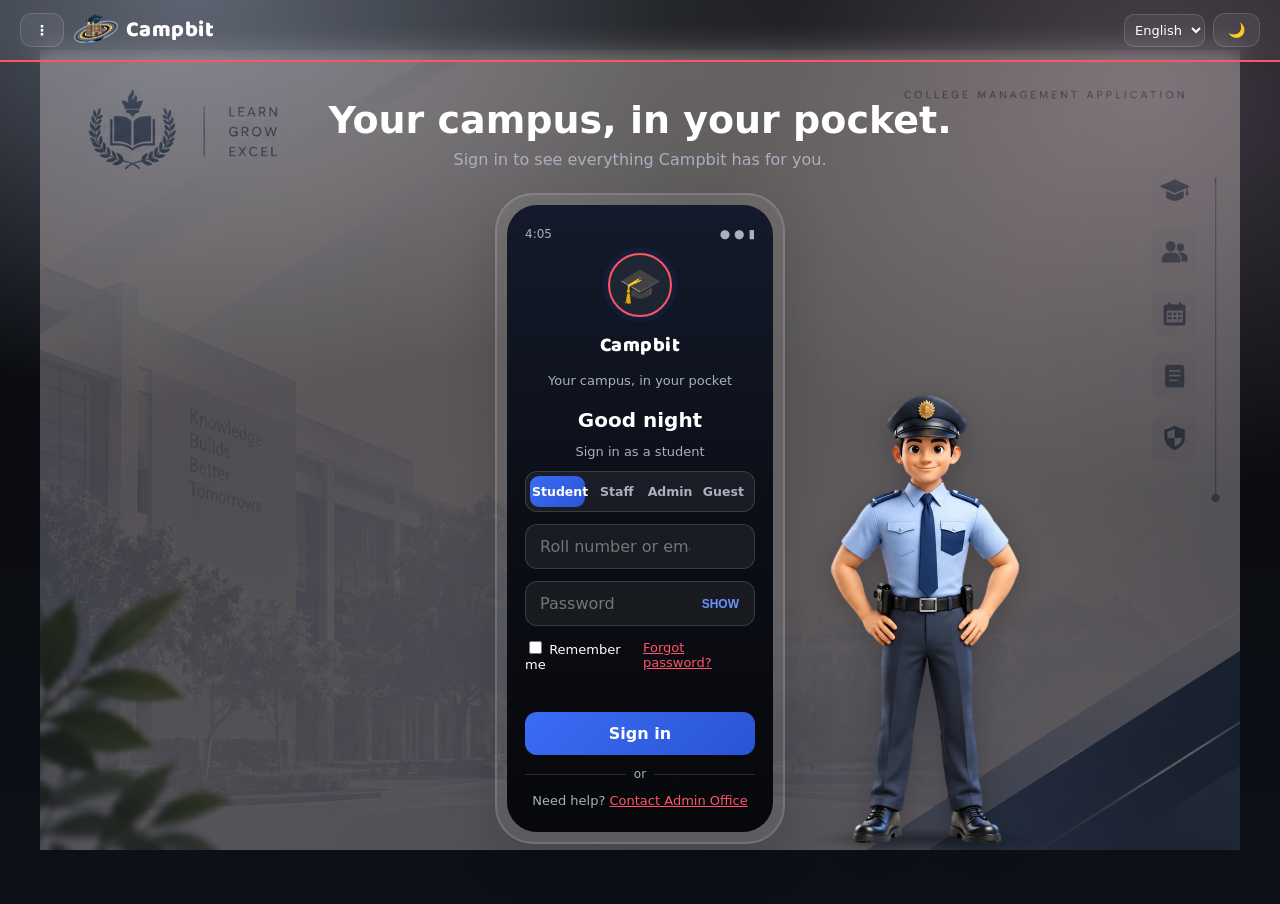
==== commit 414d5108: "Fix IDOR vulnerability in shared collections and rate limiter memory leak - Add `cc_ach` (Achievemen" ====
--- a/website/static/index.html
+++ b/website/static/index.html
@@ -7,7 +7,7 @@
 <link rel="preconnect" href="https://fonts.googleapis.com">
 <link rel="preconnect" href="https://fonts.gstatic.com" crossorigin>
 <link href="https://fonts.googleapis.com/css2?family=Baloo+2:wght@700;800&display=swap" rel="stylesheet">
-<link rel="stylesheet" href="style.css?v=d">
+<link rel="stylesheet" href="style.css?v=g">
 </head>
 <body>
 
@@ -33,7 +33,7 @@
     <h2 class="brand-font">Campbit</h2><p>Your campus, in your pocket</p>
     <h2 id="greet" style="margin-top:8px">Welcome back</h2><p id="roleHint">Sign in as a student</p>
     <div class="seg" id="seg" role="tablist"><button type="button" class="on" data-role="student">Student</button>
-    <button type="button" data-role="staff">Staff</button><button type="button" data-role="admin">Admin</button></div>
+    <button type="button" data-role="staff">Staff</button><button type="button" data-role="admin">Admin</button><button type="button" data-role="guest">Guest</button></div>
     <div class="field"><input id="user" placeholder="Roll number or email" autocomplete="username" aria-label="Roll number or email"></div>
     <div class="field"><input id="pass" type="password" placeholder="Password" autocomplete="current-password" aria-label="Password">
     <button type="button" class="show" id="toggle">SHOW</button></div>
@@ -86,6 +86,9 @@
   <section class="pg hidden" id="pg-holidays"></section>
   <section class="pg hidden" id="pg-scholarships"></section>
   <section class="pg hidden" id="pg-leave"></section>
+  <section class="pg hidden" id="pg-resume"></section>
+  <section class="pg hidden" id="pg-resources"></section>
+  <section class="pg hidden" id="pg-recruit"></section>
   <section class="pg hidden" id="pg-profile"></section>
  </main>
  <footer>© 2026 Campbit · Demo data for preview only.</footer>
@@ -106,7 +109,7 @@
 <div class="dlinks" id="dlinks"></div>
 </nav></div>
 
-<script src="api.js?v=d"></script>
-<script src="script.js?v=d"></script>
+<script src="api.js?v=g"></script>
+<script src="script.js?v=g"></script>
 </body>
 </html>
--- a/website/static/style.css
+++ b/website/static/style.css
@@ -1134,7 +1134,7 @@
   top: 4px;
   bottom: 4px;
   left: 4px;
-  width: calc((100% - 8px) / 3);
+  width: calc((100% - 8px) / 4);
   border-radius: 9px;
   background: linear-gradient(135deg, var(--btn1), var(--btn2));
   transition: transform .4s cubic-bezier(.4, 0, .2, 1);
@@ -1147,6 +1147,10 @@
 
 .seg[data-r="admin"]::before {
   transform: translateX(200%);
+}
+
+.seg[data-r="guest"]::before {
+  transform: translateX(300%);
 }
 
 .seg button {
@@ -1157,9 +1161,9 @@
   background: none;
   color: var(--muted);
   font: inherit;
-  font-size: 13px;
+  font-size: 12.5px;
   font-weight: 600;
-  padding: 8px 4px;
+  padding: 8px 2px;
   border-radius: 9px;
   cursor: pointer;
   transition: color .3s;
@@ -1651,6 +1655,30 @@
 }
 
 /* Print: hide interactive chrome, use plain black on white */
+/* ---- Account settings, resources, AI resume ---- */
+.acct { margin-top: 18px; }
+.acct h3 { margin: 0 0 8px; }
+.acct .pphoto { margin-bottom: 12px; }
+.acct .okmsg { color: #2f7d6b; font-weight: 600; font-size: 14px; margin: 6px 0 0; min-height: 1em; }
+.resrow .meta { font-size: 13px; color: var(--muted); margin: 4px 0 0; }
+.resrow .tags { display: flex; flex-wrap: wrap; gap: 6px; margin: 6px 0 0; }
+.rzscore { display: flex; align-items: center; gap: 16px; margin: 6px 0 12px; }
+.rzscore .ring { width: 84px; height: 84px; border-radius: 50%; display: grid; place-items: center; flex: none;
+  background: conic-gradient(var(--rzc, var(--gold)) calc(var(--p, 0) * 1%), var(--input) 0); }
+.rzscore .ring b { width: 66px; height: 66px; border-radius: 50%; display: grid; place-items: center; background: var(--panel);
+  font-size: 22px; }
+.rzbar { display: grid; grid-template-columns: 110px 1fr 34px; gap: 8px; align-items: center; font-size: 13px; margin: 6px 0; }
+.rzbar i { display: block; height: 8px; border-radius: 6px; background: var(--input); overflow: hidden; }
+.rzbar i span { display: block; height: 100%; background: var(--rzc, var(--gold)); border-radius: 6px; }
+.rzlist { margin: 6px 0 0; padding-left: 18px; font-size: 14px; }
+.rzlist li { margin: 4px 0; }
+.rzdoc { background: #fff; color: #111; border-radius: 12px; padding: 22px 20px; border: 1px solid var(--line); line-height: 1.45; font-size: 14px; }
+.rzdoc h1 { font-size: 24px; margin: 0; color: #111; }
+.rzdoc .hd { color: #555; margin: 2px 0 8px; }
+.rzdoc h4 { margin: 14px 0 4px; font-size: 12.5px; letter-spacing: .08em; text-transform: uppercase; border-bottom: 1px solid #ccc; padding-bottom: 2px; color: #111; }
+.rzdoc p { margin: 3px 0; color: #222; }
+.rzdoc ul { margin: 3px 0; padding-left: 18px; }
+
 @media print {
   .bar,
   .tabs,
@@ -1706,6 +1734,7 @@
 #phoneBox[data-role="student"] { --ring: var(--gold); }
 #phoneBox[data-role="staff"]   { --ring: #2f7d6b; }
 #phoneBox[data-role="admin"]   { --ring: var(--red); }
+#phoneBox[data-role="guest"]   { --ring: #5b6fb5; }
 
 /* Re-triggered by script.js each time the role changes */
 .logo.pop {
@@ -2957,4 +2986,105 @@
 }
 
 /* Headline: the word "pocket" is red in dark mode, plain navy in the light theme */
-.lead h1 .red { color: var(--word-accent, var(--red)); }+.lead h1 .red { color: var(--word-accent, var(--red)); }
+
+/* ==========================================================================
+   Login page background logo (decorative, sits behind everything)
+   ========================================================================== */
+#loginView { isolation: isolate; }
+
+#loginView::before {
+  content: "";
+  position: fixed;
+  inset: 0;
+  z-index: -1;
+  background: url("login-bg.png") center 50% / min(130vw, 1200px) auto no-repeat;
+  opacity: .34;
+  pointer-events: none;
+}
+
+:root[data-theme="dark"] #loginView::before { opacity: .22; }
+@media (prefers-color-scheme: dark) {
+  :root:not([data-theme="light"]) #loginView::before { opacity: .22; }
+}
+
+#loginView.hidden::before { display: none; }
+
+/* ==========================================================================
+   Recruiter dashboard (anonymous profiles)
+   ========================================================================== */
+.rc-hero {
+  position: relative; overflow: hidden; border-radius: 18px; padding: 22px 22px 20px; margin-bottom: 12px; color: #fff;
+  background: radial-gradient(120% 140% at 100% 0%, #3b5bdb 0%, #1b2a6b 55%, #0d1440 100%);
+  box-shadow: 0 14px 34px rgba(20, 30, 90, .28);
+}
+.rc-hero::after { content: "🕶️"; position: absolute; right: 16px; top: 8px; font-size: 64px; opacity: .14; }
+.rc-hero small { letter-spacing: .16em; font-weight: 700; opacity: .75; font-size: 11px; }
+.rc-hero h2 { margin: 6px 0 6px; color: #fff; }
+.rc-hero p { margin: 0; max-width: 560px; opacity: .88; font-size: 14px; }
+
+.rc-privacy {
+  display: flex; flex-wrap: wrap; align-items: center; gap: 8px 14px; margin: 10px 0 14px; padding: 10px 14px;
+  border-radius: 12px; font-size: 13px; background: rgba(47, 125, 107, .12); border: 1px solid rgba(47, 125, 107, .35);
+}
+.rc-privacy b { color: #2f7d6b; }
+.rc-privacy-note { color: var(--muted); flex-basis: 100%; font-size: 12.5px; }
+
+.rc-how ol { margin: 8px 0 0; padding-left: 20px; line-height: 1.7; font-size: 14px; }
+
+.rc-filters {
+  display: grid; grid-template-columns: repeat(auto-fit, minmax(150px, 1fr)); gap: 10px; align-items: end;
+  padding: 14px; border-radius: 14px; margin-bottom: 12px; background: var(--panel); border: 1px solid var(--border, rgba(128,128,128,.25));
+}
+.rc-filters label { display: block; font-size: 12px; color: var(--muted); margin-bottom: 4px; }
+.rc-filters input, .rc-filters select { width: 100%; box-sizing: border-box; padding: 9px 10px; border-radius: 10px; border: 1px solid rgba(128,128,128,.35); background: var(--input); color: inherit; font: inherit; }
+.rc-fbtns { display: flex; gap: 8px; flex-wrap: wrap; align-items: center; }
+.rc-fbtns .chip.on { background: #c58a12; color: #fff; border-color: #c58a12; }
+
+.rc-grid { display: grid; grid-template-columns: repeat(auto-fill, minmax(310px, 1fr)); gap: 14px; }
+.rc-card {
+  position: relative; padding: 16px; border-radius: 16px; background: var(--panel);
+  border: 1px solid rgba(128, 128, 128, .28); border-top: 3px solid #3b5bdb;
+  box-shadow: 0 8px 24px rgba(15, 25, 70, .10); display: flex; flex-direction: column; gap: 10px;
+}
+.rc-top { display: flex; align-items: center; gap: 12px; }
+.rc-mask { width: 46px; height: 46px; border-radius: 50%; display: grid; place-items: center; font-size: 24px; flex: none;
+  background: linear-gradient(135deg, #e7ebff, #cfd8ff); }
+.rc-idbox { flex: 1; min-width: 0; }
+.rc-id { font-size: 19px; letter-spacing: .04em; }
+.rc-pills { display: flex; flex-wrap: wrap; gap: 5px; margin-top: 4px; }
+.rc-pill { font-size: 11px; font-weight: 700; padding: 3px 8px; border-radius: 999px; white-space: nowrap; }
+.rc-pill.priv { background: rgba(47, 125, 107, .15); color: #2f7d6b; }
+.rc-pill.prot { background: rgba(59, 91, 219, .14); color: #3b5bdb; }
+.rc-star { border: 0; background: transparent; font-size: 26px; line-height: 1; cursor: pointer; color: var(--muted); padding: 4px; }
+.rc-star.on { color: #c58a12; }
+
+.rc-meta { display: grid; grid-template-columns: repeat(4, 1fr); gap: 8px; }
+.rc-meta div { background: var(--input); border-radius: 10px; padding: 8px 6px; text-align: center; }
+.rc-meta small, .rc-acad small { display: block; font-size: 10.5px; letter-spacing: .06em; text-transform: uppercase; color: var(--muted); }
+.rc-meta b { font-size: 15px; }
+.rc-meta .rc-cg b { font-size: 19px; color: #2f7d6b; }
+.rc-acad { margin: 0; font-size: 13.5px; }
+.rc-chips { display: flex; flex-wrap: wrap; gap: 6px; }
+.rc-chip { font-size: 12.5px; padding: 4px 10px; border-radius: 999px; background: rgba(59, 91, 219, .12); }
+.rc-link { text-align: left; border: 0; background: transparent; color: inherit; font: inherit; font-size: 13.5px; font-weight: 600; cursor: pointer; padding: 6px 0; }
+.rc-link span { float: right; }
+.rc-ach { border-top: 1px dashed rgba(128, 128, 128, .4); padding-top: 8px; }
+.rc-ach h5 { margin: 6px 0 4px; font-size: 12px; letter-spacing: .06em; text-transform: uppercase; color: var(--muted); }
+.rc-ach ul { list-style: none; margin: 0; padding: 0; }
+.rc-ach li { display: flex; justify-content: space-between; gap: 10px; padding: 5px 0; font-size: 13.5px; }
+.rc-ach li span { color: var(--muted); font-size: 12px; white-space: nowrap; }
+.rc-status { margin: 4px 0 0; font-size: 13px; font-weight: 600; padding: 8px 10px; border-radius: 10px; background: var(--input); }
+.rc-status.ok { background: rgba(47, 125, 107, .14); color: #2f7d6b; }
+.rc-status.bad { background: rgba(179, 38, 30, .10); color: #b3261e; }
+.rc-reqform { border-top: 1px dashed rgba(128, 128, 128, .4); padding-top: 10px; }
+.rc-reqform label { display: block; font-size: 12px; color: var(--muted); margin: 8px 0 4px; }
+.rc-reqform input, .rc-reqform textarea { width: 100%; box-sizing: border-box; padding: 9px 10px; border-radius: 10px; border: 1px solid rgba(128,128,128,.35); background: var(--input); color: inherit; font: inherit; }
+.rc-steps { display: grid; grid-template-columns: repeat(3, 1fr); gap: 6px 6px; margin: 8px 0 4px; }
+.rc-steps i { height: 6px; border-radius: 6px; background: var(--input); }
+.rc-steps i.on { background: #2f7d6b; }
+.rc-steps span { font-size: 11px; color: var(--muted); text-align: center; }
+.rc-contact { margin-top: 8px; padding: 10px 12px; border-radius: 12px; border: 1px solid rgba(47, 125, 107, .4); background: rgba(47, 125, 107, .08); }
+.rc-switch { display: flex; align-items: center; gap: 8px; margin-top: 10px; font-weight: 600; }
+.rc-switch input { width: auto; }
+.okmsg { color: #2f7d6b; font-weight: 600; font-size: 14px; }
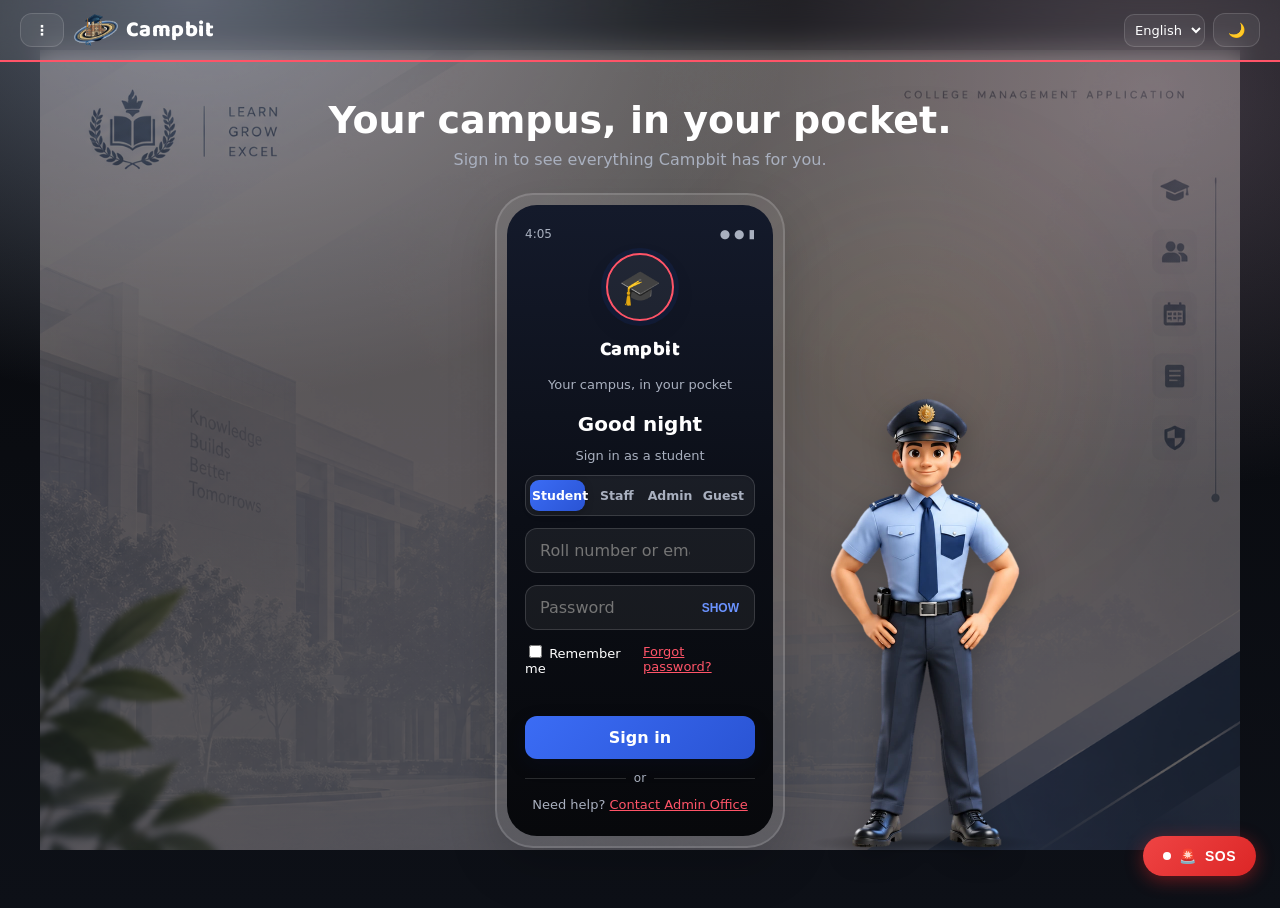
==== commit 621db46d: "feat(prototype): add full feature prototype with database abstraction, UI enhancements, and fix scri" ====
--- a/website/static/index.html
+++ b/website/static/index.html
@@ -7,7 +7,7 @@
 <link rel="preconnect" href="https://fonts.googleapis.com">
 <link rel="preconnect" href="https://fonts.gstatic.com" crossorigin>
 <link href="https://fonts.googleapis.com/css2?family=Baloo+2:wght@700;800&display=swap" rel="stylesheet">
-<link rel="stylesheet" href="style.css?v=g">
+<link rel="stylesheet" href="style.css?v=20261009j">
 </head>
 <body>
 
@@ -29,7 +29,7 @@
   <div class="phone" id="phoneBox" data-role="student"><div class="screen" id="scr"><div class="scr-in" id="scrIn">
    <div class="status"><span id="clock">9:41</span><span>● ● ▮</span></div>
    <div id="formPane" style="display:flex;flex-direction:column;gap:12px">
-    <div class="logo" id="roleLogo">🎓</div>
+    <div class="logo" id="roleLogo" title="Role icon"><span class="logo-emoji">🎓</span></div>
     <h2 class="brand-font">Campbit</h2><p>Your campus, in your pocket</p>
     <h2 id="greet" style="margin-top:8px">Welcome back</h2><p id="roleHint">Sign in as a student</p>
     <div class="seg" id="seg" role="tablist"><button type="button" class="on" data-role="student">Student</button>
@@ -59,6 +59,7 @@
 <div class="menu" role="menu"><button role="menuitem" data-sheet="about" type="button"><span aria-hidden="true">ℹ️</span> About us</button>
 <button role="menuitem" data-sheet="complaint" type="button"><span aria-hidden="true">📝</span> Complaint box</button>
 <button role="menuitem" data-sheet="issue" type="button"><span aria-hidden="true">🐞</span> Report an issue</button>
+<button role="menuitem" data-sheet="sos" type="button"><span aria-hidden="true">🚨</span> Emergency SOS &amp; Helpline</button>
 </div></div><a class="brand" href="#" data-go="home">🎓 Campbit</a></div>
 <div class="gsearch" id="gsearch" role="search"><span class="gicon" aria-hidden="true">🔍</span>
 <input id="gq" type="search" placeholder="Search pages, notices, results…" autocomplete="off" enterkeyhint="search" aria-label="Search Campbit" aria-controls="gres" aria-expanded="false" aria-autocomplete="list">
@@ -72,7 +73,9 @@
  <main class="wrap">
   <section class="pg" id="pg-home"></section>
   <section class="pg hidden" id="pg-timetable"></section>
+  <section class="pg hidden" id="pg-classes"></section>
   <section class="pg hidden" id="pg-attendance"></section>
+  <section class="pg hidden" id="pg-exams"></section>
   <section class="pg hidden" id="pg-results"></section>
   <section class="pg hidden" id="pg-fees"></section>
   <section class="pg hidden" id="pg-opps"></section>
@@ -84,15 +87,16 @@
   <section class="pg hidden" id="pg-achievements"></section>
   <section class="pg hidden" id="pg-notices"></section>
   <section class="pg hidden" id="pg-holidays"></section>
-  <section class="pg hidden" id="pg-scholarships"></section>
   <section class="pg hidden" id="pg-leave"></section>
-  <section class="pg hidden" id="pg-resume"></section>
+  <section class="pg hidden" id="pg-events"></section>
   <section class="pg hidden" id="pg-resources"></section>
   <section class="pg hidden" id="pg-recruit"></section>
   <section class="pg hidden" id="pg-profile"></section>
  </main>
  <footer>© 2026 Campbit · Demo data for preview only.</footer>
 </div>
+
+<button class="floating-sos-btn" data-sheet="sos" type="button" aria-label="Campus Emergency SOS" title="Campus Emergency SOS"><span class="sos-pulse-ring"></span>🚨 <span class="sos-label">SOS</span></button>
 
 <div id="sheet" class="sheet hidden"><div class="sback" data-close></div>
 <div class="spanel" role="dialog" aria-modal="true" aria-label="Details">
@@ -109,7 +113,14 @@
 <div class="dlinks" id="dlinks"></div>
 </nav></div>
 
-<script src="api.js?v=g"></script>
-<script src="script.js?v=g"></script>
+<script src="api.js?v=20261009j"></script>
+<script src="script.js?v=20261009j"></script>
+<script>
+if ('serviceWorker' in navigator) {
+  window.addEventListener('load', function() {
+    navigator.serviceWorker.register('/sw.js').catch(function(){});
+  });
+}
+</script>
 </body>
 </html>
--- a/website/static/style.css
+++ b/website/static/style.css
@@ -308,6 +308,56 @@
   color: var(--btn-text, #fff);
   background: linear-gradient(135deg, var(--btn1), var(--btn2));
   text-decoration: none;
+  transition: transform .25s cubic-bezier(0.34, 1.56, 0.64, 1), box-shadow .25s ease, background .25s ease, opacity .2s;
+}
+
+.btn:hover {
+  transform: translateY(-2px);
+  box-shadow: 0 8px 20px rgba(0, 0, 0, .14);
+}
+
+.btn:active {
+  transform: scale(.96) translateY(0);
+}
+
+/* Sign-in button with luminous shimmer sweep */
+.btn#signin {
+  position: relative;
+  overflow: hidden;
+  box-shadow: 0 6px 18px rgba(8, 17, 49, .22);
+}
+
+.btn#signin::after {
+  content: "";
+  position: absolute;
+  top: -50%;
+  left: -80%;
+  width: 50%;
+  height: 200%;
+  background: linear-gradient(90deg, transparent, rgba(255, 255, 255, 0.35), transparent);
+  transform: rotate(25deg);
+  pointer-events: none;
+  opacity: 0;
+  transition: opacity .2s;
+}
+
+.btn#signin:hover::after {
+  opacity: 1;
+  animation: btnShimmerSweep 1.2s infinite;
+}
+
+@keyframes btnShimmerSweep {
+  from { transform: translateX(0) rotate(25deg); }
+  to   { transform: translateX(450%) rotate(25deg); }
+}
+
+.btn#signin:hover {
+  transform: translateY(-2px);
+  box-shadow: 0 10px 24px rgba(8, 17, 49, .28);
+}
+
+.btn#signin:active {
+  transform: scale(.96) translateY(0);
 }
 
 /* Variant: transparent "glass" button */
@@ -394,11 +444,15 @@
   background: var(--input);
   color: var(--text);
   font: inherit;
+  transition: border-color .25s ease, box-shadow .25s ease, transform .25s cubic-bezier(0.34, 1.56, 0.64, 1), background-color .25s ease;
 }
 
 .field input:focus {
   outline: none;
-  border-color: var(--blue);
+  border-color: var(--ring, var(--blue));
+  box-shadow: 0 0 0 4px var(--t15), 0 4px 14px rgba(0, 0, 0, .06);
+  transform: translateY(-1.5px);
+  background: #ffffff;
 }
 
 .show {
@@ -412,6 +466,16 @@
   font-weight: 700;
   font-size: 12px;
   cursor: pointer;
+  transition: transform .2s cubic-bezier(0.34, 1.56, 0.64, 1), color .2s ease;
+}
+
+.show:hover {
+  transform: translateY(-50%) scale(1.15);
+  color: var(--gold);
+}
+
+.show:active {
+  transform: translateY(-50%) scale(0.92);
 }
 
 /* "Remember me" / "Forgot password" row */
@@ -424,11 +488,22 @@
 
 .row input {
   accent-color: var(--blue);
+  cursor: pointer;
+  transition: transform .2s ease;
+}
+
+.row input:active {
+  transform: scale(0.85);
 }
 
 /* Accent-coloured text */
 .red {
   color: var(--accent);
+  transition: color .2s ease, opacity .2s ease;
+}
+
+.red:hover {
+  opacity: .85;
 }
 
 /* Error message under inputs */
@@ -439,6 +514,18 @@
   font-size: 13px;
 }
 
+.err:not(:empty) {
+  animation: errDropShake .4s cubic-bezier(0.2, 0.9, 0.3, 1.2) both;
+}
+
+@keyframes errDropShake {
+  0%   { opacity: 0; transform: translateY(-10px) scale(0.95); }
+  40%  { opacity: 1; transform: translateY(2px) scale(1.02); }
+  60%  { transform: translateX(-5px); }
+  80%  { transform: translateX(5px); }
+  100% { opacity: 1; transform: translateY(0) scale(1); }
+}
+
 /* "— or —" divider */
 .or {
   display: flex;
@@ -460,13 +547,21 @@
 .tick {
   display: grid;
   place-items: center;
-  width: 64px;
-  height: 64px;
-  margin: 40px auto 8px;
+  width: 68px;
+  height: 68px;
+  margin: 40px auto 12px;
   border-radius: 50%;
-  font-size: 30px;
+  font-size: 32px;
   color: #fff;
   background: linear-gradient(135deg, var(--btn1), var(--btn2));
+  box-shadow: 0 10px 28px rgba(8, 17, 49, .25);
+  animation: tickCelebration .65s cubic-bezier(0.34, 1.56, 0.64, 1) both;
+}
+
+@keyframes tickCelebration {
+  0%   { opacity: 0; transform: scale(0.2) rotate(-45deg); box-shadow: 0 0 0 0 rgba(20, 33, 79, 0.5); }
+  60%  { opacity: 1; transform: scale(1.3) rotate(8deg); box-shadow: 0 0 35px 12px rgba(20, 33, 79, 0.3); }
+  100% { opacity: 1; transform: scale(1) rotate(0deg); box-shadow: 0 8px 24px rgba(0, 0, 0, 0.15); }
 }
 
 /* ---- Login section wrapper ---- */
@@ -783,6 +878,24 @@
   border-color: var(--red);
 }
 
+.badge.yr {
+  color: var(--accent);
+  border-color: var(--accent);
+  background: rgba(37, 99, 235, 0.08);
+}
+
+.badge.time {
+  color: #0284c7;
+  border-color: #0284c7;
+  background: rgba(2, 132, 199, 0.08);
+}
+
+.badge.time-exp {
+  color: var(--red);
+  border-color: var(--red);
+  background: rgba(220, 38, 38, 0.08);
+}
+
 /* Filter chips */
 .chips {
   display: flex;
@@ -1117,7 +1230,21 @@
   gap: 10px;
 }
 
+/* Three columns side by side */
+.three {
+  display: grid;
+  grid-template-columns: 1fr 1fr 1fr;
+  gap: 10px;
+}
+
+@media (max-width: 680px) {
+  .three {
+    grid-template-columns: 1fr;
+  }
+}
+
 /* ---- Segmented control (role switcher: student / staff / admin) ---- */
+/* ---- Segmented control (role switcher: student / staff / admin / guest) ---- */
 .seg {
   position: relative;
   display: flex;
@@ -1125,9 +1252,10 @@
   border-radius: 12px;
   background: var(--input);
   border: 1px solid var(--line);
-}
-
-/* Sliding highlight (one third of the width) */
+  box-shadow: inset 0 1px 3px rgba(0, 0, 0, 0.05);
+}
+
+/* Sliding highlight (one fourth of the width) */
 .seg::before {
   content: "";
   position: absolute;
@@ -1137,20 +1265,27 @@
   width: calc((100% - 8px) / 4);
   border-radius: 9px;
   background: linear-gradient(135deg, var(--btn1), var(--btn2));
-  transition: transform .4s cubic-bezier(.4, 0, .2, 1);
-}
-
-/* Move highlight depending on the selected role */
+  box-shadow: 0 2px 8px rgba(0, 0, 0, 0.22);
+  transition: transform .45s cubic-bezier(0.34, 1.56, 0.64, 1), background .35s ease, box-shadow .35s ease;
+}
+
+/* Move highlight depending on the selected role with distinct theme colors */
 .seg[data-r="staff"]::before {
   transform: translateX(100%);
+  background: linear-gradient(135deg, #2f7d6b, #1b5246);
+  box-shadow: 0 2px 10px rgba(47, 125, 107, 0.35);
 }
 
 .seg[data-r="admin"]::before {
   transform: translateX(200%);
+  background: linear-gradient(135deg, #dc2626, #991b1b);
+  box-shadow: 0 2px 10px rgba(220, 38, 38, 0.35);
 }
 
 .seg[data-r="guest"]::before {
   transform: translateX(300%);
+  background: linear-gradient(135deg, #5b6fb5, #374785);
+  box-shadow: 0 2px 10px rgba(91, 111, 181, 0.35);
 }
 
 .seg button {
@@ -1166,12 +1301,33 @@
   padding: 8px 2px;
   border-radius: 9px;
   cursor: pointer;
-  transition: color .3s;
+  transition: color .25s ease, transform .2s cubic-bezier(0.34, 1.56, 0.64, 1);
+  user-select: none;
+  -webkit-user-select: none;
+}
+
+.seg button:hover {
+  color: var(--text);
+}
+
+.seg button:active {
+  transform: scale(0.92);
 }
 
 .seg button.on {
   background: none; /* highlight comes from ::before */
   color: #fff;
+  font-weight: 700;
+}
+
+.seg button.btn-pop {
+  animation: segBtnBounce .42s cubic-bezier(0.34, 1.56, 0.64, 1);
+}
+
+@keyframes segBtnBounce {
+  0%   { transform: scale(0.90); }
+  50%  { transform: scale(1.08); }
+  100% { transform: scale(1); }
 }
 
 
@@ -1503,7 +1659,7 @@
 }
 
 #loginView .phone {
-  animation: rise .7s .2s both;
+  animation: fade .5s .1s both;
 }
 
 /* ---- Site view entrance (after login) ---- */
@@ -1648,9 +1804,10 @@
     transition: none !important;
   }
 
+  .pg.tab-drop-down,
   .pg.from-r,
   .pg.from-l {
-    animation: none;
+    animation: none !important;
   }
 }
 
@@ -1718,17 +1875,36 @@
   gap: 12px;
 }
 
-/* ---- Role logo: ring colour follows the selected role ---- */
+/* ---- Role logo: clean, smooth ring colour following selected role without popping ---- */
 .logo {
+  position: relative;
   display: grid;
   place-items: center;
-  width: 64px;
-  height: 64px;
+  width: 68px;
+  height: 68px;
   margin: 0 auto;
   border-radius: 50%;
   background: var(--input);
-  border: 2px solid var(--ring, var(--gold));
-  box-shadow: 0 0 0 5px var(--t10);
+  border: 2.5px solid var(--ring, var(--gold));
+  box-shadow: 0 0 0 5px var(--t10), 0 8px 24px rgba(0, 0, 0, .08);
+  cursor: pointer;
+  overflow: visible;
+  transition: border-color .35s ease, box-shadow .35s ease, transform .2s ease;
+}
+
+.logo:hover {
+  transform: scale(1.03);
+}
+
+.logo:active {
+  transform: scale(0.97);
+}
+
+.logo .logo-emoji {
+  display: inline-block;
+  font-size: 34px;
+  line-height: 1;
+  transition: opacity .2s ease;
 }
 
 #phoneBox[data-role="student"] { --ring: var(--gold); }
@@ -1736,23 +1912,32 @@
 #phoneBox[data-role="admin"]   { --ring: var(--red); }
 #phoneBox[data-role="guest"]   { --ring: #5b6fb5; }
 
-/* Re-triggered by script.js each time the role changes */
-.logo.pop {
-  animation: logopop .45s cubic-bezier(.3, 1.6, .5, 1);
-}
-
-@keyframes logopop { from { opacity: .4; transform: scale(.6); } }
-
-/* ---- Login box: tilts toward the mouse + soft highlight (desktop) ----
-   script.js sets --rx, --ry (tilt) and --mx, --my (highlight position). */
+/* ---- Login box: completely steady and grounded without jumping ---- */
 .phone {
   position: relative;
   transform: perspective(900px) rotateX(var(--rx, 0deg)) rotateY(var(--ry, 0deg));
-  transition: transform .25s ease;
+  transition: transform .25s ease, box-shadow .25s ease;
+  box-shadow: 0 20px 50px rgba(0, 0, 0, .15);
 }
 
 .phone.tilting {
   transition: transform .08s linear;
+}
+
+/* ---- Drop-down cascading effect after selecting option on screen ---- */
+.drop-down-anim {
+  animation: dropDownCascade .52s cubic-bezier(0.22, 1, 0.36, 1) both;
+}
+
+@keyframes dropDownCascade {
+  0% {
+    opacity: 0;
+    transform: translateY(-14px);
+  }
+  100% {
+    opacity: 1;
+    transform: translateY(0);
+  }
 }
 
 .phone::after {
@@ -1823,21 +2008,22 @@
   display: inline-block;
 }
 
-/* ---- Notifications card (shown on every dashboard) ---- */
+/* ---- Simple & Minimal Notifications card (shown on every dashboard) ---- */
 .nbox {
   margin-bottom: 20px;
-  padding: 16px;
-  border-radius: 18px;
+  padding: 14px 18px;
+  border-radius: 14px;
   background: var(--ghost);
   border: 1px solid var(--ghost-border);
+  transition: all .2s ease;
 }
 
 .nhead {
   display: flex;
   justify-content: space-between;
   align-items: center;
-  gap: 10px;
-  margin-bottom: 12px;
+  gap: 12px;
+  margin-bottom: 10px;
 }
 
 .nhead h3 {
@@ -1845,79 +2031,105 @@
   align-items: center;
   gap: 8px;
   margin: 0;
-  font-size: 17px;
-}
-
-/* Count bubble next to the heading */
+  font-size: 14.5px;
+  font-weight: 600;
+  color: var(--text);
+  letter-spacing: -0.01em;
+}
+
 .ncount {
-  min-width: 22px;
-  padding: 2px 7px;
+  display: inline-flex;
+  align-items: center;
+  justify-content: center;
+  min-width: 18px;
+  height: 18px;
+  padding: 0 6px;
   border-radius: 99px;
-  background: var(--red);
+  background: var(--blue);
   color: #fff;
-  font-size: 12px;
-  font-weight: 700;
-  text-align: center;
+  font-size: 11px;
+  font-weight: 600;
+  line-height: 1;
+}
+
+.nclear-btn {
+  background: none;
+  border: none;
+  padding: 4px 8px;
+  color: var(--muted);
+  font-size: 11.5px;
+  font-weight: 500;
+  border-radius: 6px;
+  cursor: pointer;
+  transition: all .15s ease;
+}
+
+.nclear-btn:hover {
+  color: var(--text);
+  background: var(--t08);
 }
 
 .nlist {
-  display: grid;
-  gap: 10px;
-}
-
-/* One notification. Swipe left/right to dismiss (see script.js). */
+  display: flex;
+  flex-direction: column;
+  gap: 6px;
+}
+
 .ncard {
   position: relative;
   display: flex;
-  align-items: flex-start;
+  align-items: center;
   gap: 12px;
-  padding: 12px 40px 12px 12px;
+  padding: 9px 12px;
   overflow: hidden;
-  border-radius: 14px;
+  border-radius: 10px;
   background: var(--input);
   border: 1px solid var(--line);
-  cursor: grab;
-  touch-action: pan-y;      /* vertical scroll still works, horizontal swipe is ours */
+  cursor: pointer;
+  touch-action: pan-y;
   user-select: none;
-  transition: transform .35s cubic-bezier(.2, .8, .2, 1),
-              opacity .35s ease,
-              height .3s ease,
-              padding .3s ease,
-              margin .3s ease,
-              border-width .3s ease;
-}
-
-/* Unread notification */
+  transition: transform .25s ease, opacity .25s ease, background .15s ease, border-color .15s ease;
+}
+
+.ncard:hover {
+  background: var(--t05);
+  border-color: var(--line);
+}
+
 .ncard.new {
-  border-color: var(--blue);
-  box-shadow: 0 0 0 3px var(--t15);
-}
-
-/* While the finger / mouse is dragging: follow it with no easing */
+  border-color: rgba(59, 130, 246, 0.4);
+  background: rgba(59, 130, 246, 0.04);
+}
+
 .ncard.drag {
   transition: none;
   cursor: grabbing;
 }
 
-/* Step 1 of dismissing: slide away and fade */
 .ncard.out {
   opacity: 0;
   pointer-events: none;
 }
 
-/* Step 2: fold the height to zero (the grid gap is cancelled by the margins) */
 .ncard.collapse {
   height: 0 !important;
   padding-top: 0;
   padding-bottom: 0;
-  margin-top: -5px;
-  margin-bottom: -5px;
+  margin-top: -3px;
+  margin-bottom: -3px;
   border-width: 0;
 }
 
 .ni {
-  font-size: 22px;
-  line-height: 1;
+  display: inline-flex;
+  align-items: center;
+  justify-content: center;
+  width: 28px;
+  height: 28px;
+  border-radius: 8px;
+  background: var(--t08);
+  font-size: 15px;
+  flex-shrink: 0;
 }
 
 .nb {
@@ -1927,41 +2139,402 @@
 
 .nb b {
   display: block;
-  font-size: 14px;
+  font-size: 13px;
+  font-weight: 600;
+  color: var(--text);
+  white-space: nowrap;
+  overflow: hidden;
+  text-overflow: ellipsis;
 }
 
 .nb p {
-  margin: 3px 0 0;
+  margin: 1px 0 0;
+  font-size: 11.5px;
+  color: var(--muted);
+  white-space: nowrap;
+  overflow: hidden;
+  text-overflow: ellipsis;
+}
+
+.nl {
+  margin: 0;
+  padding: 4px 8px;
+  border: 0;
+  background: var(--t10);
+  color: var(--blue);
+  font-size: 11.5px;
+  font-weight: 600;
+  border-radius: 6px;
+  cursor: pointer;
+  flex-shrink: 0;
+  transition: all .15s ease;
+}
+
+.nl:hover {
+  background: var(--blue);
+  color: #fff;
+}
+
+.nx {
+  position: static;
+  display: inline-flex;
+  align-items: center;
+  justify-content: center;
+  width: 22px;
+  height: 22px;
+  border: 0;
+  border-radius: 6px;
+  background: transparent;
+  color: var(--muted);
+  font-size: 11px;
+  cursor: pointer;
+  flex-shrink: 0;
+  opacity: 0.6;
+  transition: all .15s ease;
+}
+
+.nx:hover {
+  opacity: 1;
+  background: var(--t12);
+  color: var(--text);
+}
+
+.nempty-minimal {
+  display: flex;
+  align-items: center;
+  gap: 8px;
+  padding: 8px 12px;
+  font-size: 12.5px;
+  color: var(--muted);
+  border-radius: 8px;
+  background: var(--t04);
+}
+
+.nempty-check {
+  display: inline-flex;
+  align-items: center;
+  justify-content: center;
+  width: 18px;
+  height: 18px;
+  border-radius: 50%;
+  background: rgba(16, 185, 129, 0.15);
+  color: #10b981;
+  font-size: 11px;
+  font-weight: 700;
+}
+
+/* ---- Daily Works & Tasks To-Do Widget (Warden & Placement Officer) ---- */
+.todo-widget {
+  margin-bottom: 22px;
+  padding: 16px 18px;
+  border-radius: 14px;
+  background: var(--ghost);
+  border: 1px solid var(--ghost-border);
+}
+
+.todo-header {
+  display: flex;
+  justify-content: space-between;
+  align-items: center;
+  flex-wrap: wrap;
+  gap: 10px;
+  margin-bottom: 12px;
+}
+
+.todo-title {
+  display: flex;
+  align-items: center;
+  gap: 8px;
+  font-size: 14.5px;
+  font-weight: 700;
+  color: var(--text);
+  margin: 0;
+}
+
+.todo-progress-pill {
+  font-size: 11.5px;
+  font-weight: 600;
+  color: var(--muted);
+  background: var(--t08);
+  padding: 3px 9px;
+  border-radius: 99px;
+}
+
+.todo-bar-wrap {
+  width: 100%;
+  height: 5px;
+  border-radius: 99px;
+  background: var(--line);
+  overflow: hidden;
+  margin-bottom: 12px;
+}
+
+.todo-bar-fill {
+  height: 100%;
+  border-radius: 99px;
+  background: linear-gradient(90deg, #3b82f6, #10b981);
+  transition: width .3s ease;
+}
+
+.todo-form {
+  display: flex;
+  gap: 8px;
+  margin-bottom: 12px;
+  flex-wrap: wrap;
+}
+
+.todo-input {
+  flex: 1;
+  min-width: 180px;
+  padding: 8px 12px;
+  border-radius: 8px;
+  border: 1px solid var(--line);
+  background: var(--input);
+  color: var(--text);
   font-size: 13px;
-  color: var(--muted);
-}
-
-/* "View" link inside a notification */
-.nl {
-  margin-top: 8px;
-  padding: 0;
-  border: 0;
-  background: none;
-  color: var(--blue);
-  font: inherit;
+  outline: none;
+  transition: border-color .15s ease;
+}
+
+.todo-input:focus {
+  border-color: var(--blue);
+}
+
+.todo-priority-select {
+  padding: 8px 10px;
+  border-radius: 8px;
+  border: 1px solid var(--line);
+  background: var(--input);
+  color: var(--text);
+  font-size: 12px;
+  font-weight: 500;
+  outline: none;
+}
+
+.todo-add-btn {
+  padding: 8px 14px;
+  border-radius: 8px;
+  border: none;
+  background: var(--blue);
+  color: #fff;
+  font-size: 12.5px;
+  font-weight: 600;
+  cursor: pointer;
+  white-space: nowrap;
+  transition: opacity .15s ease;
+}
+
+.todo-add-btn:hover {
+  opacity: 0.9;
+}
+
+.todo-list {
+  display: flex;
+  flex-direction: column;
+  gap: 6px;
+}
+
+.todo-item {
+  display: flex;
+  align-items: center;
+  gap: 10px;
+  padding: 9px 12px;
+  border-radius: 8px;
+  background: var(--input);
+  border: 1px solid var(--line);
+  transition: all .15s ease;
+}
+
+.todo-item.done {
+  opacity: 0.65;
+  background: var(--t04);
+}
+
+.todo-checkbox {
+  width: 17px;
+  height: 17px;
+  border-radius: 4px;
+  accent-color: var(--blue);
+  cursor: pointer;
+  flex-shrink: 0;
+}
+
+.todo-text {
+  flex: 1;
   font-size: 13px;
+  color: var(--text);
+  line-height: 1.35;
+  word-break: break-word;
+}
+
+.todo-item.done .todo-text {
+  text-decoration: line-through;
+  color: var(--muted);
+}
+
+.todo-tag {
+  font-size: 10px;
   font-weight: 700;
+  padding: 2px 6px;
+  border-radius: 5px;
+  text-transform: uppercase;
+  flex-shrink: 0;
+}
+
+.todo-tag.urgent {
+  background: rgba(239, 68, 68, 0.12);
+  color: #ef4444;
+}
+
+.todo-tag.normal {
+  background: var(--t08);
+  color: var(--muted);
+}
+
+.todo-del-btn {
+  background: transparent;
+  border: none;
+  color: var(--muted);
+  width: 22px;
+  height: 22px;
+  border-radius: 6px;
+  display: inline-flex;
+  align-items: center;
+  justify-content: center;
   cursor: pointer;
-}
-
-/* Small ✕ remove button */
-.nx {
-  position: absolute;
-  top: 8px;
-  right: 8px;
-  width: 26px;
-  height: 26px;
-  border: 0;
-  border-radius: 50%;
-  background: transparent;
-  color: var(--muted);
-  font-size: 13px;
+  opacity: 0.5;
+  transition: all .15s ease;
+  flex-shrink: 0;
+}
+
+.todo-del-btn:hover {
+  opacity: 1;
+  background: rgba(239, 68, 68, 0.12);
+  color: #ef4444;
+}
+
+.todo-empty-state {
+  text-align: center;
+  padding: 14px 10px;
+  color: var(--muted);
+  font-size: 12.5px;
+}
+
+/* ---- Examination Section Styles ---- */
+.exam-page {
+  padding: 4px 0 24px;
+}
+
+.exam-hero {
+  margin-bottom: 18px;
+  padding: 18px 20px;
+  border-radius: 14px;
+  background: linear-gradient(135deg, rgba(59, 130, 246, 0.08) 0%, rgba(139, 92, 246, 0.08) 100%);
+  border: 1px solid var(--ghost-border);
+}
+
+.exam-hero h2 {
+  margin: 0 0 4px;
+  font-size: 1.25rem;
+  font-weight: 800;
+  display: flex;
+  align-items: center;
+  gap: 8px;
+}
+
+.exam-sub {
+  margin: 0;
+  font-size: 12.5px;
+  color: var(--muted);
+}
+
+.exam-nav {
+  display: flex;
+  gap: 8px;
+  margin-bottom: 16px;
+  overflow-x: auto;
+  padding-bottom: 4px;
+}
+
+.exam-tab-btn {
+  padding: 7px 13px;
+  border-radius: 8px;
+  border: 1px solid var(--line);
+  background: var(--ghost);
+  color: var(--muted);
+  font-size: 12.5px;
+  font-weight: 600;
   cursor: pointer;
+  white-space: nowrap;
+  transition: all .15s ease;
+}
+
+.exam-tab-btn.active, .exam-tab-btn:hover {
+  background: var(--blue);
+  color: #fff;
+  border-color: var(--blue);
+}
+
+.exam-table-wrap {
+  overflow-x: auto;
+  border-radius: 12px;
+  border: 1px solid var(--line);
+  background: var(--input);
+  margin-bottom: 16px;
+}
+
+.exam-table {
+  width: 100%;
+  border-collapse: collapse;
+  font-size: 12.5px;
+  text-align: left;
+}
+
+.exam-table th {
+  padding: 10px 12px;
+  background: var(--ghost);
+  color: var(--text);
+  font-weight: 700;
+  border-bottom: 1px solid var(--line);
+  white-space: nowrap;
+}
+
+.exam-table td {
+  padding: 10px 12px;
+  border-bottom: 1px solid var(--line);
+  color: var(--text);
+}
+
+.exam-table tr:last-child td {
+  border-bottom: none;
+}
+
+.exam-status-badge {
+  display: inline-block;
+  padding: 2px 7px;
+  border-radius: 5px;
+  font-size: 10.5px;
+  font-weight: 700;
+  text-transform: uppercase;
+}
+
+.exam-status-confirmed {
+  background: rgba(16, 185, 129, 0.12);
+  color: #10b981;
+}
+
+.exam-status-duty {
+  background: rgba(59, 130, 246, 0.12);
+  color: #3b82f6;
+}
+
+.exam-guide-box {
+  padding: 12px 14px;
+  border-radius: 10px;
+  background: rgba(245, 158, 11, 0.08);
+  border: 1px solid rgba(245, 158, 11, 0.25);
+  margin-bottom: 14px;
+  font-size: 12.5px;
 }
 
 .nx:hover {
@@ -1992,28 +2565,349 @@
   transition: background-color .35s var(--ease-out), color .35s var(--ease-out);
 }
 
-/* Page slide: a little longer, with a soft landing */
-.pg.from-r { animation: inr .42s var(--ease-out) both; }
-.pg.from-l { animation: inl .42s var(--ease-out) both; }
-
-/* Cascade: only the curve and length change; the per-item delays above stay */
+/* ---- Universal Page Transitions: Silky Smooth DROP-DOWN effect everywhere when switching tabs ---- */
+.pg.tab-drop-down,
+.pg.from-r,
+.pg.from-l,
+.pg:not(.hidden) {
+  animation: pageDropDown .56s cubic-bezier(0.22, 1, 0.36, 1) both;
+}
+
+@keyframes pageDropDown {
+  0% {
+    opacity: 0;
+    transform: translateY(-16px);
+  }
+  100% {
+    opacity: 1;
+    transform: translateY(0);
+  }
+}
+
+/* Comprehensive Cascade Smooth DROP-DOWN Entrance for all page elements on EVERY page */
 .pg.cas > *:not(.list):not(.grid),
+.pg.cas .db-page > *,
+.pg.cas .db-hero-card,
+.pg.cas .db-stats-grid > *,
+.pg.cas .db-quick-chips > *,
+.pg.cas .dash-grid > *,
 .pg.cas .list > *,
-.pg.cas .grid > * {
-  animation-duration: .55s;
-  animation-timing-function: var(--ease-out);
-}
-
-/* Hover / press feedback eases out instead of a flat "ease" */
+.pg.cas .grid > *,
+.pg.cas .card,
+.pg.cas .sec,
+.pg.cas .ncard,
+.pg.cas .nbox,
+.pg.cas .tbl-wrap,
+.pg.cas .tbl,
+.pg.cas .panel,
+.pg.cas .item,
+.pg.cas .resrow,
+.pg.cas .opp,
+.pg.cas .tcard,
+.pg.cas .ev-card,
+.pg.cas .todo-item,
+.pg.cas .acct > *,
+.pg.cas .flt-bar,
+.pg.cas .act-bar,
+.pg.cas .frm > *,
+.pg.cas .tt-header-row,
+.pg.cas .wk,
+.pg.cas .tl {
+  animation: itemCascadeDropDown .52s cubic-bezier(0.22, 1, 0.36, 1) both;
+}
+
+@keyframes itemCascadeDropDown {
+  0% {
+    opacity: 0;
+    transform: translateY(-12px);
+  }
+  100% {
+    opacity: 1;
+    transform: translateY(0);
+  }
+}
+
+/* 12-step smooth micro-staggered timing delays (smooth flow without snapping) */
+.pg.cas > *:not(.list):not(.grid):nth-child(1),
+.pg.cas .db-page > *:nth-child(1),
+.pg.cas .db-stats-grid > *:nth-child(1),
+.pg.cas .grid > *:nth-child(1),
+.pg.cas .list > *:nth-child(1),
+.pg.cas .dash-grid > *:nth-child(1) { animation-delay: 0.00s; }
+
+.pg.cas > *:not(.list):not(.grid):nth-child(2),
+.pg.cas .db-page > *:nth-child(2),
+.pg.cas .db-stats-grid > *:nth-child(2),
+.pg.cas .grid > *:nth-child(2),
+.pg.cas .list > *:nth-child(2),
+.pg.cas .dash-grid > *:nth-child(2) { animation-delay: 0.025s; }
+
+.pg.cas > *:not(.list):not(.grid):nth-child(3),
+.pg.cas .db-page > *:nth-child(3),
+.pg.cas .db-stats-grid > *:nth-child(3),
+.pg.cas .grid > *:nth-child(3),
+.pg.cas .list > *:nth-child(3),
+.pg.cas .dash-grid > *:nth-child(3) { animation-delay: 0.05s; }
+
+.pg.cas > *:not(.list):not(.grid):nth-child(4),
+.pg.cas .db-page > *:nth-child(4),
+.pg.cas .db-stats-grid > *:nth-child(4),
+.pg.cas .grid > *:nth-child(4),
+.pg.cas .list > *:nth-child(4),
+.pg.cas .dash-grid > *:nth-child(4) { animation-delay: 0.075s; }
+
+.pg.cas > *:not(.list):not(.grid):nth-child(5),
+.pg.cas .db-page > *:nth-child(5),
+.pg.cas .db-stats-grid > *:nth-child(5),
+.pg.cas .grid > *:nth-child(5),
+.pg.cas .list > *:nth-child(5),
+.pg.cas .dash-grid > *:nth-child(5) { animation-delay: 0.10s; }
+
+.pg.cas > *:not(.list):not(.grid):nth-child(6),
+.pg.cas .db-page > *:nth-child(6),
+.pg.cas .db-stats-grid > *:nth-child(6),
+.pg.cas .grid > *:nth-child(6),
+.pg.cas .list > *:nth-child(6),
+.pg.cas .dash-grid > *:nth-child(6) { animation-delay: 0.125s; }
+
+.pg.cas > *:not(.list):not(.grid):nth-child(7),
+.pg.cas .db-page > *:nth-child(7),
+.pg.cas .db-stats-grid > *:nth-child(7),
+.pg.cas .grid > *:nth-child(7),
+.pg.cas .list > *:nth-child(7),
+.pg.cas .dash-grid > *:nth-child(7) { animation-delay: 0.15s; }
+
+.pg.cas > *:not(.list):not(.grid):nth-child(8),
+.pg.cas .db-page > *:nth-child(8),
+.pg.cas .db-stats-grid > *:nth-child(8),
+.pg.cas .grid > *:nth-child(8),
+.pg.cas .list > *:nth-child(8),
+.pg.cas .dash-grid > *:nth-child(8) { animation-delay: 0.175s; }
+
+.pg.cas > *:not(.list):not(.grid):nth-child(9),
+.pg.cas .db-page > *:nth-child(9),
+.pg.cas .grid > *:nth-child(9),
+.pg.cas .list > *:nth-child(9) { animation-delay: 0.20s; }
+
+.pg.cas > *:not(.list):not(.grid):nth-child(10),
+.pg.cas .db-page > *:nth-child(10),
+.pg.cas .grid > *:nth-child(10),
+.pg.cas .list > *:nth-child(10) { animation-delay: 0.225s; }
+
+.pg.cas > *:not(.list):not(.grid):nth-child(11),
+.pg.cas .grid > *:nth-child(11),
+.pg.cas .list > *:nth-child(11) { animation-delay: 0.25s; }
+
+.pg.cas > *:not(.list):not(.grid):nth-child(12),
+.pg.cas .grid > *:nth-child(12),
+.pg.cas .list > *:nth-child(12) { animation-delay: 0.275s; }
+
+/* Interactive Hover / Micro-Interactions across all pages */
 .stat,
 .item,
 .btn,
 .chip,
-.tab {
-  transition: transform .3s var(--ease-out), box-shadow .3s var(--ease-out), background .25s, color .25s, border-color .25s;
-}
-
-/* Notice accordion opens a touch slower and settles gently */
+.tab,
+.db-stat-tile,
+.db-quick-chip {
+  transition: transform .25s ease, box-shadow .25s ease, background .25s ease, color .25s ease, border-color .25s ease;
+}
+
+@media (hover: hover) {
+  .stat:hover,
+  .item:hover,
+  .db-stat-tile:hover {
+    transform: translateY(-4px);
+    box-shadow: 0 12px 28px rgba(0, 0, 0, .14), 0 4px 10px rgba(0, 0, 0, .06);
+  }
+
+  .db-stat-tile:hover .db-tile-icon-box,
+  .stat:hover .stat-icon {
+    transform: scale(1.2) rotate(6deg);
+  }
+
+  .btn:hover {
+    transform: translateY(-2px);
+    box-shadow: 0 8px 20px rgba(0, 0, 0, .14);
+  }
+
+  .db-quick-chip:hover {
+    transform: translateY(-2px);
+    box-shadow: 0 6px 16px rgba(0, 0, 0, .10);
+  }
+
+  .db-quick-chip:hover span {
+    transform: scale(1.22) rotate(8deg);
+  }
+}
+
+.db-tile-icon-box,
+.stat-icon {
+  display: inline-flex;
+  align-items: center;
+  justify-content: center;
+  transition: transform .35s cubic-bezier(0.34, 1.56, 0.64, 1);
+}
+
+.db-quick-chip span {
+  display: inline-block;
+  transition: transform .3s cubic-bezier(0.34, 1.56, 0.64, 1);
+}
+
+.btn:active,
+.tab:active,
+.chip:active,
+.db-quick-chip:active {
+  transform: scale(.95);
+}
+
+.db-stat-tile:active,
+.stat:active,
+.item:active {
+  transform: scale(.98) translateY(-2px);
+}
+
+/* Navigation active tab pill slide */
+.pill {
+  transition: transform .42s cubic-bezier(0.34, 1.56, 0.64, 1), width .42s cubic-bezier(0.34, 1.56, 0.64, 1), opacity .25s ease;
+}
+
+/* Tab unread dot pulse */
+.ndot {
+  animation: ndotPulse 1.8s infinite;
+}
+
+@keyframes ndotPulse {
+  0%, 100% { transform: scale(1); box-shadow: 0 0 0 0 rgba(220, 38, 38, 0.6); }
+  50% { transform: scale(1.3); box-shadow: 0 0 0 6px rgba(220, 38, 38, 0); }
+}
+
+/* Floating SOS button */
+.floating-sos-btn {
+  transition: transform .35s cubic-bezier(0.34, 1.56, 0.64, 1), box-shadow .3s ease;
+}
+
+.floating-sos-btn:hover {
+  transform: scale(1.1) rotate(-4deg);
+  box-shadow: 0 8px 28px rgba(220, 38, 38, .55);
+}
+
+.floating-sos-btn:active {
+  transform: scale(.95);
+}
+
+.sos-pulse-ring {
+  width: 10px;
+  height: 10px;
+  border-radius: 50%;
+  background: white;
+  animation: sosPulseRing 1.8s cubic-bezier(0.2, 0.8, 0.2, 1) infinite;
+}
+
+@keyframes sosPulseRing {
+  0%   { transform: scale(0.9); opacity: 0.9; box-shadow: 0 0 0 0 rgba(255, 255, 255, 0.8); }
+  70%  { transform: scale(1.8); opacity: 0; box-shadow: 0 0 0 10px rgba(255, 255, 255, 0); }
+  100% { transform: scale(0.9); opacity: 0; }
+}
+
+/* Dropdown menu smooth unfolding */
+.kb .menu {
+  transform-origin: top left;
+  transition: opacity .25s ease, transform .28s cubic-bezier(0.22, 1, 0.36, 1), visibility .25s;
+}
+
+.kb.open .menu {
+  transform: translateY(0) scale(1);
+  opacity: 1;
+  visibility: visible;
+}
+
+.menu button {
+  transition: background .2s, transform .2s ease, padding-left .2s;
+}
+
+.menu button:hover {
+  background: var(--t10);
+  transform: translateX(4px);
+}
+
+/* Global search results unfolding */
+.gres:not([hidden]) {
+  animation: gresDropAnim .32s cubic-bezier(0.22, 1, 0.36, 1) both;
+}
+
+@keyframes gresDropAnim {
+  from { opacity: 0; transform: translateY(-8px); }
+  to   { opacity: 1; transform: translateY(0); }
+}
+
+.gres button,
+.gitem {
+  transition: background .2s, transform .2s ease;
+}
+
+.gres button:hover,
+.gitem:hover {
+  transform: translateX(4px);
+}
+
+/* Bottom sheet modal animation */
+.sheet {
+  transition: opacity .3s ease, visibility .3s ease;
+}
+
+.sback {
+  transition: opacity .3s ease;
+  backdrop-filter: blur(8px);
+  -webkit-backdrop-filter: blur(8px);
+}
+
+.spanel {
+  transition: transform .42s cubic-bezier(0.16, 1, 0.3, 1);
+}
+
+.sx, .sbk {
+  transition: transform .25s cubic-bezier(0.34, 1.56, 0.64, 1), background .2s;
+}
+
+.sx:hover {
+  transform: rotate(90deg) scale(1.1);
+}
+
+.sbk:hover {
+  transform: translateX(-3px);
+}
+
+/* Hamburger drawer smooth animation */
+.drawer {
+  transition: opacity .3s ease, visibility .3s ease;
+}
+
+.dback {
+  transition: opacity .3s ease;
+  backdrop-filter: blur(8px);
+  -webkit-backdrop-filter: blur(8px);
+}
+
+.dpanel {
+  transition: transform .42s cubic-bezier(0.16, 1, 0.3, 1);
+}
+
+.drawer.open .dlinks .dlink {
+  animation: dlIn .45s var(--ease-out) both;
+  animation-delay: calc(var(--i) * 28ms + 100ms);
+}
+
+.dlink {
+  transition: background .2s, transform .2s ease;
+}
+
+.dlink:hover {
+  background: var(--t15);
+  transform: translateX(4px);
+}
+
+/* Notice accordion opens smoothly and settles gently */
 .dd { transition: grid-template-rows .45s var(--ease-out); }
 .chev { transition: transform .4s var(--ease-out); }
 
@@ -2021,6 +2915,7 @@
 .stp i,
 .stp::before { transition: background-color .4s var(--ease-out); }
 .meter i { transition: width .6s var(--ease-out); }
+
 
 /* ---- "Closed by admin" box (admin, student and staff Complaints pages) ---- */
 .clnote {
@@ -2232,7 +3127,7 @@
   margin: 26px auto 0;
   pointer-events: none;
   user-select: none;
-  animation: rise .8s .35s both;
+  animation: fade .8s .35s both;
 }
 
 .mascot img {
@@ -2619,11 +3514,11 @@
 .mascot.greet:not(.has-pose) .guard     { animation: guardHi 1.5s var(--ease-out) .1s both; }
 .mascot.greet:not(.has-pose) .wave-hand { animation: handPop .4s var(--ease-out) .3s both, handWave 1.1s ease-in-out .7s 2 both; }
 
-/* Hop, lean toward the form (left), settle */
+/* Lean toward the form (left) and wave, remaining grounded without jumping */
 @keyframes guardHi {
   0%   { transform: none; }
-  18%  { transform: translateY(-16px) rotate(-2deg); }
-  36%  { transform: translateY(0) rotate(-2.5deg) scale(1.02, .98); }
+  18%  { transform: rotate(-2deg); }
+  36%  { transform: rotate(-2.5deg); }
   100% { transform: rotate(-2deg); }
 }
 
@@ -3003,12 +3898,36 @@
   pointer-events: none;
 }
 
+#loginView::after {
+  content: "";
+  position: fixed;
+  width: 480px;
+  height: 480px;
+  top: 15%;
+  right: 10%;
+  border-radius: 50%;
+  background: radial-gradient(circle, var(--ring, rgba(194, 139, 69, 0.22)) 0%, transparent 70%);
+  filter: blur(70px);
+  z-index: -1;
+  pointer-events: none;
+  opacity: .6;
+  animation: ambientOrbFloat 14s ease-in-out infinite alternate;
+  transition: background 0.4s ease;
+}
+
+@keyframes ambientOrbFloat {
+  0%   { transform: translate(0, 0) scale(1); }
+  50%  { transform: translate(-40px, 35px) scale(1.12); }
+  100% { transform: translate(30px, -25px) scale(0.95); }
+}
+
 :root[data-theme="dark"] #loginView::before { opacity: .22; }
 @media (prefers-color-scheme: dark) {
   :root:not([data-theme="light"]) #loginView::before { opacity: .22; }
 }
 
-#loginView.hidden::before { display: none; }
+#loginView.hidden::before,
+#loginView.hidden::after { display: none; }
 
 /* ==========================================================================
    Recruiter dashboard (anonymous profiles)
@@ -3086,5 +4005,3124 @@
 .rc-steps span { font-size: 11px; color: var(--muted); text-align: center; }
 .rc-contact { margin-top: 8px; padding: 10px 12px; border-radius: 12px; border: 1px solid rgba(47, 125, 107, .4); background: rgba(47, 125, 107, .08); }
 .rc-switch { display: flex; align-items: center; gap: 8px; margin-top: 10px; font-weight: 600; }
-.rc-switch input { width: auto; }
-.okmsg { color: #2f7d6b; font-weight: 600; font-size: 14px; }+.okmsg { color: #2f7d6b; font-weight: 600; font-size: 14px; }
+
+/* Warden Dashboard, Hostel Attendance & Reviews */
+.chip.p-on { background: #16a34a !important; color: #fff !important; border-color: #16a34a !important; font-weight: 600; }
+.chip.a-on { background: #dc2626 !important; color: #fff !important; border-color: #dc2626 !important; font-weight: 600; }
+.chip.l-on { background: #d97706 !important; color: #fff !important; border-color: #d97706 !important; font-weight: 600; }
+.w-roster-item { display: flex; align-items: center; justify-content: space-between; gap: 12px; padding: 12px 14px; }
+.w-roster-info { display: flex; align-items: center; gap: 12px; min-width: 0; }
+.w-roster-meta { min-width: 0; }
+.w-roster-meta b { display: block; font-size: 14px; }
+.w-roster-meta small { color: var(--muted); font-size: 12px; }
+.w-att-btns { display: flex; gap: 6px; flex-shrink: 0; }
+.w-stars { color: #f59e0b; letter-spacing: 2px; font-size: 14px; }
+.w-rev-item { border-left: 3px solid #3b82f6; }
+.w-rev-reply { margin-top: 8px; padding: 8px 12px; background: rgba(59, 130, 246, 0.08); border-radius: 8px; border: 1px dashed rgba(59, 130, 246, 0.3); font-size: 13px; }
+.w-rating-box { display: flex; gap: 16px; flex-wrap: wrap; margin: 10px 0; }
+.w-rating-box > div { flex: 1; min-width: 120px; background: var(--ghost); padding: 10px; border-radius: 10px; border: 1px solid var(--line); text-align: center; }
+.w-rating-box small { display: block; color: var(--muted); font-size: 11px; text-transform: uppercase; margin-bottom: 4px; }
+.w-rating-box b { font-size: 18px; color: #f59e0b; }
+/* ---- Accounts page header & search toolbar ---- */
+.ac-head-bar {
+  display: flex;
+  align-items: center;
+  justify-content: space-between;
+  gap: 12px;
+  margin: 28px 0 12px;
+  flex-wrap: wrap;
+}
+
+.ac-title-wrap {
+  display: flex;
+  align-items: center;
+  gap: 10px;
+  flex-wrap: wrap;
+}
+
+.ac-title {
+  margin: 0;
+  font-size: 19px;
+  font-weight: 700;
+  color: var(--text);
+  letter-spacing: -0.2px;
+}
+
+.ac-count-badge {
+  display: inline-flex;
+  align-items: center;
+  font-size: 12px;
+  font-weight: 600;
+  padding: 3px 10px;
+  border-radius: 999px;
+  background: var(--ghost);
+  color: var(--muted);
+  border: 1px solid var(--ghost-border);
+  transition: all 0.2s ease;
+  white-space: nowrap;
+}
+
+.ac-count-badge.has-filter {
+  background: rgba(20, 33, 79, 0.08);
+  color: var(--blue);
+  border-color: rgba(20, 33, 79, 0.2);
+}
+
+:root[data-palette="classic"][data-theme="dark"] .ac-count-badge.has-filter {
+  background: rgba(59, 108, 245, 0.16);
+  color: var(--blue);
+  border-color: rgba(59, 108, 245, 0.35);
+}
+
+/* ==========================================================================
+   22. ACCOUNTS COMPONENT SYSTEM (ISOLATED COMPONENT ARCHITECTURE)
+   ========================================================================== */
+
+/* Overall container */
+.accounts-page {
+  display: flex;
+  flex-direction: column;
+  gap: 20px;
+}
+
+/* 1. Page Header Component */
+.ac-page-hero {
+  display: flex;
+  flex-direction: column;
+  gap: 12px;
+  padding: 20px 22px;
+  border-radius: 18px;
+  background: var(--ghost);
+  border: 1px solid var(--ghost-border);
+  box-shadow: 0 4px 20px rgba(0, 0, 0, 0.04);
+}
+.ac-hero-content h2 {
+  margin: 0 0 6px;
+  font-size: 24px;
+  font-weight: 800;
+  color: var(--text);
+  letter-spacing: -0.4px;
+}
+.ac-hero-content .sub {
+  margin: 0;
+  font-size: 14px;
+  color: var(--muted);
+}
+.ac-hero-note {
+  display: flex;
+  align-items: flex-start;
+  gap: 10px;
+  padding: 10px 14px;
+  border-radius: 12px;
+  background: rgba(20, 33, 79, 0.06);
+  border: 1px solid rgba(20, 33, 79, 0.12);
+  font-size: 13px;
+  color: var(--muted);
+  line-height: 1.45;
+}
+:root[data-palette="classic"][data-theme="dark"] .ac-hero-note {
+  background: rgba(59, 108, 245, 0.1);
+  border-color: rgba(59, 108, 245, 0.22);
+}
+
+/* 2. Stats Summary Component */
+.ac-stats-grid {
+  display: grid;
+  grid-template-columns: repeat(auto-fit, minmax(130px, 1fr));
+  gap: 12px;
+}
+.ac-stat-card {
+  display: flex;
+  flex-direction: column;
+  gap: 4px;
+  padding: 14px 16px;
+  border-radius: 14px;
+  background: var(--ghost);
+  border: 1px solid var(--ghost-border);
+  transition: transform 0.2s ease, box-shadow 0.2s ease;
+}
+.ac-stat-card:hover {
+  transform: translateY(-2px);
+  box-shadow: 0 6px 16px rgba(0, 0, 0, 0.06);
+}
+.ac-stat-num {
+  font-size: 26px;
+  font-weight: 800;
+  color: var(--text);
+  line-height: 1;
+}
+.ac-stat-label {
+  font-size: 12px;
+  font-weight: 600;
+  color: var(--muted);
+  text-transform: uppercase;
+  letter-spacing: 0.4px;
+}
+.ac-color-student { color: #3b82f6; }
+.ac-color-faculty { color: #8b5cf6; }
+.ac-color-admin { color: #10b981; }
+
+/* 3. Add Account Form Component */
+.ac-create-card {
+  padding: 22px;
+  border-radius: 18px;
+  background: var(--ghost);
+  border: 1px solid var(--ghost-border);
+}
+.ac-card-header {
+  margin-bottom: 18px;
+}
+.ac-card-header-title {
+  display: flex;
+  align-items: center;
+  gap: 12px;
+}
+.ac-icon-badge {
+  display: inline-flex;
+  align-items: center;
+  justify-content: center;
+  width: 36px;
+  height: 36px;
+  border-radius: 10px;
+  background: rgba(20, 33, 79, 0.08);
+  font-size: 18px;
+  flex-shrink: 0;
+}
+:root[data-palette="classic"][data-theme="dark"] .ac-icon-badge {
+  background: rgba(255, 255, 255, 0.1);
+}
+.ac-card-header-title b {
+  font-size: 17px;
+  color: var(--text);
+  display: block;
+}
+.ac-card-header-sub {
+  margin: 2px 0 0;
+  font-size: 12.5px;
+  color: var(--muted);
+}
+.ac-form-grid {
+  display: grid;
+  grid-template-columns: repeat(auto-fit, minmax(220px, 1fr));
+  gap: 14px 16px;
+}
+.ac-form-group {
+  display: flex;
+  flex-direction: column;
+  gap: 6px;
+}
+.ac-form-group.ac-span-2 {
+  grid-column: 1 / -1;
+}
+.ac-form-group label {
+  font-size: 12.5px;
+  font-weight: 600;
+  color: var(--muted);
+}
+.ac-form-group input,
+.ac-form-group select {
+  width: 100%;
+  padding: 10px 14px;
+  border-radius: 12px;
+  border: 1px solid var(--line);
+  background: var(--input);
+  color: var(--text);
+  font: inherit;
+  font-size: 14px;
+  outline: none;
+  transition: border-color 0.2s ease, box-shadow 0.2s ease;
+}
+.ac-form-group input:focus,
+.ac-form-group select:focus {
+  border-color: var(--gold);
+  box-shadow: 0 0 0 3px var(--t15);
+}
+.ac-pw-row {
+  display: flex;
+  gap: 8px;
+  align-items: center;
+}
+.ac-pw-row input {
+  flex: 1;
+}
+.ac-pw-row button {
+  white-space: nowrap;
+}
+
+/* ---- Dynamic Role-Based Account Creation Form ---- */
+.ac-create-card {
+  transition: border-color .25s ease, box-shadow .25s ease;
+}
+
+.ac-create-card.role-theme-warden {
+  border-left: 5px solid #f59e0b;
+}
+
+.ac-create-card.role-theme-placement_officer {
+  border-left: 5px solid #6366f1;
+}
+
+.ac-create-card.role-theme-faculty {
+  border-left: 5px solid #06b6d4;
+}
+
+.ac-create-card.role-theme-hod {
+  border-left: 5px solid #8b5cf6;
+}
+
+.ac-create-card.role-theme-principal {
+  border-left: 5px solid #ec4899;
+}
+
+.ac-create-card.role-theme-student {
+  border-left: 5px solid #3b82f6;
+}
+
+.ac-create-card.role-theme-admin {
+  border-left: 5px solid #ef4444;
+}
+
+.ac-create-card.role-theme-guest {
+  border-left: 5px solid #4f46e5;
+}
+
+/* Visual Role Picker */
+.ac-role-picker {
+  display: grid;
+  grid-template-columns: repeat(auto-fit, minmax(130px, 1fr));
+  gap: 8px;
+  margin-bottom: 14px;
+}
+
+.ac-role-chip {
+  display: flex;
+  align-items: center;
+  gap: 7px;
+  padding: 8px 11px;
+  border-radius: 10px;
+  background: var(--input);
+  border: 1px solid var(--line);
+  color: var(--text);
+  font-size: 12.5px;
+  font-weight: 600;
+  cursor: pointer;
+  transition: all .15s ease;
+  user-select: none;
+}
+
+.ac-role-chip:hover {
+  background: var(--t08);
+  border-color: var(--ghost-border);
+}
+
+.ac-role-chip.on {
+  background: rgba(99, 102, 241, 0.12);
+  border-color: var(--blue, #6366f1);
+  color: var(--blue, #6366f1);
+  box-shadow: 0 0 0 1px var(--blue, #6366f1);
+}
+
+.ac-role-chip-icon {
+  font-size: 15px;
+}
+
+/* Role Banner Component */
+.ac-role-banner {
+  display: flex;
+  align-items: flex-start;
+  gap: 12px;
+  padding: 12px 14px;
+  border-radius: 12px;
+  margin-bottom: 16px;
+  background: var(--t05);
+  border: 1px solid var(--line);
+  animation: fadeInDown .2s ease;
+}
+
+.ac-role-banner-icon {
+  font-size: 24px;
+  line-height: 1;
+  flex-shrink: 0;
+  padding-top: 2px;
+}
+
+.ac-role-banner-title {
+  display: flex;
+  align-items: center;
+  gap: 8px;
+  margin-bottom: 4px;
+  font-size: 13.5px;
+  font-weight: 700;
+  color: var(--text);
+}
+
+.ac-role-banner-badge {
+  font-size: 10px;
+  font-weight: 700;
+  text-transform: uppercase;
+  letter-spacing: 0.04em;
+  padding: 2px 7px;
+  border-radius: 99px;
+}
+
+.ac-role-banner-desc {
+  font-size: 12px;
+  color: var(--muted);
+  line-height: 1.45;
+  margin: 0;
+}
+
+.ac-field-note {
+  font-size: 11px;
+  color: var(--muted);
+  margin-top: 2px;
+}
+
+.ac-req-star {
+  color: #ef4444;
+  margin-left: 2px;
+  font-weight: 700;
+}
+
+/* 4. Directory & Toolbar Component */
+.ac-directory-card {
+  padding: 22px;
+  border-radius: 18px;
+  background: var(--ghost);
+  border: 1px solid var(--ghost-border);
+  display: flex;
+  flex-direction: column;
+  gap: 16px;
+}
+.ac-dir-header {
+  border-bottom: 1px solid var(--line);
+  padding-bottom: 14px;
+}
+.ac-dir-title-row {
+  display: flex;
+  align-items: center;
+  justify-content: space-between;
+  gap: 12px;
+  flex-wrap: wrap;
+}
+.ac-dir-title {
+  display: flex;
+  align-items: center;
+  gap: 12px;
+}
+.ac-dir-title h3 {
+  margin: 0;
+  font-size: 18px;
+  font-weight: 800;
+  color: var(--text);
+}
+.ac-dir-sub {
+  margin: 2px 0 0;
+  font-size: 12.5px;
+  color: var(--muted);
+}
+.ac-count-badge {
+  display: inline-flex;
+  align-items: center;
+  font-size: 12px;
+  font-weight: 700;
+  padding: 4px 12px;
+  border-radius: 999px;
+  background: var(--ghost);
+  color: var(--muted);
+  border: 1px solid var(--ghost-border);
+  letter-spacing: 0.2px;
+  white-space: nowrap;
+}
+.ac-count-badge.has-filter {
+  background: rgba(20, 33, 79, 0.12);
+  color: var(--blue);
+  border-color: rgba(20, 33, 79, 0.25);
+}
+:root[data-palette="classic"][data-theme="dark"] .ac-count-badge.has-filter {
+  background: rgba(59, 108, 245, 0.2);
+  color: var(--blue);
+  border-color: rgba(59, 108, 245, 0.4);
+}
+
+/* Search bar inside directory */
+.acsearch {
+  display: flex;
+  flex-direction: column;
+  gap: 10px;
+}
+.acsearch-row {
+  display: flex;
+  align-items: center;
+  gap: 10px;
+  flex-wrap: wrap;
+}
+.acsearch-field {
+  position: relative;
+  flex: 1 1 280px;
+  display: flex;
+  align-items: center;
+}
+.acsearch-icon {
+  position: absolute;
+  left: 14px;
+  top: 50%;
+  transform: translateY(-50%);
+  pointer-events: none;
+  color: var(--muted);
+  opacity: 0.65;
+  transition: color 0.2s ease, opacity 0.2s ease;
+}
+.acsearch-field input[type="search"] {
+  width: 100%;
+  height: 44px;
+  padding: 0 42px 0 42px;
+  border-radius: 12px;
+  border: 1.5px solid var(--line);
+  background: var(--input);
+  color: var(--text);
+  font: inherit;
+  font-size: 14px;
+  outline: none;
+  transition: border-color 0.2s ease, box-shadow 0.2s ease, background 0.2s ease;
+}
+.acsearch-field input[type="search"]::-webkit-search-decoration,
+.acsearch-field input[type="search"]::-webkit-search-cancel-button,
+.acsearch-field input[type="search"]::-webkit-search-results-button,
+.acsearch-field input[type="search"]::-webkit-search-results-decoration {
+  display: none;
+  -webkit-appearance: none;
+}
+.acsearch-field input[type="search"]::placeholder {
+  color: var(--muted);
+  opacity: 0.65;
+}
+.acsearch-field input[type="search"]:focus {
+  border-color: var(--gold);
+  box-shadow: 0 0 0 3px var(--t15);
+  background: #ffffff;
+}
+:root[data-palette="classic"][data-theme="dark"] .acsearch-field input[type="search"]:focus {
+  background: rgba(255, 255, 255, 0.1);
+}
+.acsearch-field:focus-within .acsearch-icon {
+  opacity: 1;
+  color: var(--gold);
+}
+.ac-kbd-hint {
+  position: absolute;
+  right: 40px;
+  top: 50%;
+  transform: translateY(-50%);
+  font-size: 11px;
+  font-weight: 700;
+  padding: 2px 6px;
+  border-radius: 6px;
+  background: var(--ghost);
+  border: 1px solid var(--line);
+  color: var(--muted);
+  pointer-events: none;
+  opacity: 0.6;
+}
+.acsearch-field:focus-within .ac-kbd-hint {
+  display: none;
+}
+.acclr-btn {
+  position: absolute;
+  right: 10px;
+  top: 50%;
+  transform: translateY(-50%);
+  width: 24px;
+  height: 24px;
+  border-radius: 50%;
+  border: none;
+  background: var(--ghost);
+  color: var(--muted);
+  display: inline-flex;
+  align-items: center;
+  justify-content: center;
+  cursor: pointer;
+  padding: 0;
+  transition: all 0.15s ease;
+}
+.acclr-btn:hover {
+  background: var(--line);
+  color: var(--text);
+  transform: translateY(-50%) scale(1.1);
+}
+
+.acfilter-field {
+  position: relative;
+  flex: 0 1 200px;
+  min-width: 170px;
+  display: flex;
+  align-items: center;
+}
+.acfilter-field select {
+  width: 100%;
+  height: 44px;
+  padding: 0 34px 0 14px;
+  border-radius: 12px;
+  border: 1.5px solid var(--line);
+  background: var(--input);
+  color: var(--text);
+  font: inherit;
+  font-size: 13.5px;
+  font-weight: 600;
+  cursor: pointer;
+  outline: none;
+  appearance: none;
+  -webkit-appearance: none;
+  transition: border-color 0.2s ease, box-shadow 0.2s ease;
+}
+.acfilter-field select:focus {
+  border-color: var(--gold);
+  box-shadow: 0 0 0 3px var(--t15);
+}
+.acfilter-field select option {
+  background: var(--panel, #ffffff);
+  color: var(--text);
+}
+.acfilter-chevron {
+  position: absolute;
+  right: 12px;
+  top: 50%;
+  transform: translateY(-50%);
+  pointer-events: none;
+  color: var(--muted);
+  opacity: 0.65;
+}
+
+/* Quick chips */
+.ac-chips-wrap {
+  overflow-x: auto;
+  scrollbar-width: none;
+  -webkit-overflow-scrolling: touch;
+  padding: 2px 0;
+}
+.ac-chips-wrap::-webkit-scrollbar {
+  display: none;
+}
+.ac-chips {
+  display: flex;
+  align-items: center;
+  gap: 6px;
+  width: max-content;
+}
+.ac-chips .chip {
+  padding: 6px 14px;
+  font-size: 12.5px;
+  font-weight: 600;
+  border-radius: 999px;
+  border: 1px solid var(--line);
+  background: var(--ghost);
+  color: var(--text);
+  cursor: pointer;
+  transition: all 0.15s ease;
+}
+.ac-chips .chip:hover {
+  background: rgba(255, 255, 255, 0.45);
+  border-color: var(--ghost-border);
+}
+:root[data-palette="classic"][data-theme="dark"] .ac-chips .chip:hover {
+  background: rgba(255, 255, 255, 0.12);
+}
+.ac-chips .chip.on {
+  background: var(--btn1);
+  color: var(--btn-text, #ffffff);
+  border-color: var(--btn1);
+  box-shadow: 0 2px 6px rgba(0, 0, 0, 0.12);
+}
+
+/* Active filter strip */
+.ac-active-strip {
+  display: flex;
+  align-items: center;
+  justify-content: space-between;
+  gap: 12px;
+  padding: 8px 14px;
+  border-radius: 10px;
+  background: rgba(20, 33, 79, 0.05);
+  border: 1px dashed rgba(20, 33, 79, 0.2);
+  font-size: 12.5px;
+  color: var(--muted);
+}
+:root[data-palette="classic"][data-theme="dark"] .ac-active-strip {
+  background: rgba(59, 108, 245, 0.08);
+  border-color: rgba(59, 108, 245, 0.25);
+}
+.ac-reset-link {
+  background: none;
+  border: none;
+  color: var(--error, #b3382a);
+  font: inherit;
+  font-size: 12px;
+  font-weight: 700;
+  cursor: pointer;
+  padding: 0;
+  text-decoration: underline;
+}
+
+/* 5. Accounts List Cards Component */
+.ac-list {
+  display: grid;
+  gap: 10px;
+}
+.ac-user-card {
+  display: flex;
+  align-items: center;
+  justify-content: space-between;
+  gap: 16px;
+  padding: 16px 18px;
+  border-radius: 14px;
+  background: var(--ghost);
+  border: 1px solid var(--ghost-border);
+  transition: transform 0.15s ease, box-shadow 0.15s ease, border-color 0.15s ease;
+  flex-wrap: wrap;
+}
+.ac-user-card:hover {
+  border-color: var(--line);
+  box-shadow: 0 4px 14px rgba(0, 0, 0, 0.04);
+}
+.ac-user-card.is-me {
+  border-left: 4px solid var(--gold);
+}
+.ac-card-main {
+  display: flex;
+  align-items: center;
+  gap: 14px;
+  flex: 1 1 300px;
+}
+.ac-avatar {
+  width: 44px;
+  height: 44px;
+  border-radius: 12px;
+  display: flex;
+  align-items: center;
+  justify-content: center;
+  font-size: 15px;
+  font-weight: 800;
+  flex-shrink: 0;
+  box-shadow: 0 2px 6px rgba(0, 0, 0, 0.08);
+}
+.ac-user-info {
+  display: flex;
+  flex-direction: column;
+  gap: 3px;
+  flex: 1;
+  min-width: 0;
+}
+.ac-user-header {
+  display: flex;
+  align-items: center;
+  gap: 8px;
+  flex-wrap: wrap;
+}
+.ac-user-name {
+  font-size: 15px;
+  font-weight: 700;
+  color: var(--text);
+}
+.ac-you-tag {
+  font-size: 12px;
+  color: var(--muted);
+  font-weight: 600;
+}
+.ac-user-sub {
+  font-size: 13px;
+  color: var(--muted);
+}
+.ac-meta-row {
+  display: flex;
+  align-items: center;
+  gap: 8px;
+  flex-wrap: wrap;
+  font-size: 12.5px;
+  color: var(--muted);
+  margin-top: 2px;
+}
+.ac-meta-dot {
+  opacity: 0.5;
+}
+.ac-card-actions {
+  display: flex;
+  align-items: center;
+  gap: 8px;
+  flex-shrink: 0;
+}
+
+/* Avatar & Badge Role Colors */
+.ac-badge-admin { background: #d1fae5; color: #065f46; }
+.ac-avatar.ac-badge-admin { background: linear-gradient(135deg, #10b981, #047857); color: #ffffff; }
+
+.ac-badge-faculty { background: #dbeafe; color: #1e40af; }
+.ac-avatar.ac-badge-faculty { background: linear-gradient(135deg, #3b82f6, #1d4ed8); color: #ffffff; }
+
+.ac-badge-hod { background: #ede9fe; color: #5b21b6; }
+.ac-avatar.ac-badge-hod { background: linear-gradient(135deg, #8b5cf6, #6d28d9); color: #ffffff; }
+
+.ac-badge-principal { background: #fef3c7; color: #92400e; }
+.ac-avatar.ac-badge-principal { background: linear-gradient(135deg, #f59e0b, #b45309); color: #ffffff; }
+
+.ac-badge-warden { background: #ffedd5; color: #9a3412; }
+.ac-avatar.ac-badge-warden { background: linear-gradient(135deg, #f97316, #c2410c); color: #ffffff; }
+
+.ac-badge-placement { background: #fce7f3; color: #9d174d; }
+.ac-avatar.ac-badge-placement { background: linear-gradient(135deg, #ec4899, #be185d); color: #ffffff; }
+
+.ac-badge-student { background: #e0e7ff; color: #3730a3; }
+.ac-avatar.ac-badge-student { background: linear-gradient(135deg, #6366f1, #4338ca); color: #ffffff; }
+
+.ac-badge-guest { background: #f3f4f6; color: #374151; }
+.ac-avatar.ac-badge-guest { background: linear-gradient(135deg, #6b7280, #374151); color: #ffffff; }
+
+.ac-role-badge {
+  font-size: 11px;
+  font-weight: 700;
+  padding: 2px 8px;
+  border-radius: 999px;
+  text-transform: capitalize;
+  letter-spacing: 0.2px;
+}
+.ac-no-login-badge {
+  font-size: 11px;
+  font-weight: 600;
+  padding: 2px 8px;
+  border-radius: 999px;
+  background: rgba(220, 38, 38, 0.1);
+  color: #dc2626;
+  border: 1px solid rgba(220, 38, 38, 0.25);
+}
+
+.ac-pw-box {
+  background: var(--input);
+  border: 1px solid var(--line);
+  padding: 12px;
+  border-radius: 12px;
+  display: flex;
+  flex-direction: column;
+  gap: 6px;
+  min-width: 260px;
+}
+.ac-pw-input-row {
+  display: flex;
+  gap: 6px;
+}
+.ac-pw-input-row input {
+  flex: 1;
+  padding: 6px 10px;
+  border-radius: 8px;
+  border: 1px solid var(--line);
+  background: transparent;
+  color: var(--text);
+  font: inherit;
+  font-size: 13px;
+}
+.ac-rm-btn:hover {
+  color: #dc2626;
+}
+
+/* Empty state */
+.ac-empty-box {
+  padding: 36px 20px;
+  text-align: center;
+  border-radius: 16px;
+  background: var(--ghost);
+  border: 1px dashed var(--ghost-border);
+  display: flex;
+  flex-direction: column;
+  align-items: center;
+  gap: 8px;
+}
+.ac-empty-icon {
+  font-size: 32px;
+  margin-bottom: 4px;
+}
+.ac-empty-title {
+  font-size: 16px;
+  font-weight: 700;
+  color: var(--text);
+  margin: 0;
+}
+.ac-empty-desc {
+  font-size: 13.5px;
+  color: var(--muted);
+  max-width: 360px;
+  margin: 0;
+}
+
+@media (max-width: 600px) {
+  .acsearch-field,
+  .acfilter-field {
+    flex: 1 1 100%;
+  }
+  .ac-card-actions {
+    width: 100%;
+    justify-content: flex-end;
+  }
+}
+
+/* ==========================================================================
+   26. ULTRA-MODERN DASHBOARD & PROFILE REDESIGN (Glassmorphism & Clean Typography)
+   ========================================================================== */
+
+/* ----- Dashboard Layout & Hero Card ----- */
+.db-page {
+  display: flex;
+  flex-direction: column;
+  gap: 18px;
+  animation: fadeIn 0.25s ease-out;
+}
+
+.db-hero-card {
+  position: relative;
+  background: var(--ghost);
+  border: 1px solid var(--ghost-border);
+  border-radius: 20px;
+  padding: 24px 26px;
+  backdrop-filter: blur(16px);
+  -webkit-backdrop-filter: blur(16px);
+  box-shadow: 0 10px 30px rgba(0, 0, 0, 0.04);
+  overflow: hidden;
+  display: flex;
+  flex-direction: column;
+  gap: 18px;
+  background-image: radial-gradient(circle at 90% 10%, rgba(59, 130, 246, 0.08) 0%, transparent 60%);
+}
+
+.db-hero-main {
+  display: flex;
+  align-items: center;
+  gap: 20px;
+  flex-wrap: wrap;
+}
+
+.db-hero-avatar {
+  flex-shrink: 0;
+}
+.db-hero-avatar .avatar {
+  width: 72px;
+  height: 72px;
+  font-size: 28px;
+  border-radius: 20px;
+  box-shadow: 0 6px 18px rgba(0, 0, 0, 0.15);
+  border: 3px solid rgba(255, 255, 255, 0.3);
+}
+
+.db-hero-info {
+  flex: 1;
+  min-width: 240px;
+  display: flex;
+  flex-direction: column;
+  gap: 6px;
+}
+
+.db-hero-badge-row {
+  display: flex;
+  align-items: center;
+  gap: 8px;
+  flex-wrap: wrap;
+}
+
+.db-role-badge {
+  font-size: 12px;
+  font-weight: 700;
+  padding: 4px 12px;
+  border-radius: 99px;
+  letter-spacing: 0.3px;
+  text-transform: uppercase;
+  display: inline-flex;
+  align-items: center;
+  gap: 5px;
+}
+.db-role-admin {
+  background: linear-gradient(135deg, rgba(239, 68, 68, 0.15), rgba(220, 38, 38, 0.25));
+  color: #dc2626;
+  border: 1px solid rgba(220, 38, 38, 0.3);
+}
+:root[data-theme="dark"] .db-role-admin {
+  color: #f87171;
+}
+
+.db-role-student {
+  background: linear-gradient(135deg, rgba(59, 130, 246, 0.15), rgba(37, 99, 235, 0.25));
+  color: #2563eb;
+  border: 1px solid rgba(37, 99, 235, 0.3);
+}
+:root[data-theme="dark"] .db-role-student {
+  color: #60a5fa;
+}
+
+.db-role-faculty {
+  background: linear-gradient(135deg, rgba(16, 185, 129, 0.15), rgba(5, 150, 105, 0.25));
+  color: #059669;
+  border: 1px solid rgba(5, 150, 105, 0.3);
+}
+:root[data-theme="dark"] .db-role-faculty {
+  color: #34d399;
+}
+
+.db-campus-pill,
+.db-live-pill {
+  font-size: 12px;
+  font-weight: 600;
+  color: var(--muted);
+  background: rgba(0, 0, 0, 0.04);
+  padding: 4px 10px;
+  border-radius: 99px;
+  border: 1px solid var(--line);
+  display: inline-flex;
+  align-items: center;
+  gap: 6px;
+}
+
+:root[data-theme="dark"] .db-campus-pill,
+:root[data-theme="dark"] .db-live-pill {
+  background: rgba(255, 255, 255, 0.05);
+}
+
+.db-pulse-dot {
+  width: 7px;
+  height: 7px;
+  background: #10b981;
+  border-radius: 50%;
+  box-shadow: 0 0 8px #10b981;
+  animation: dbPulse 2s infinite ease-in-out;
+}
+
+@keyframes dbPulse {
+  0%, 100% { opacity: 1; transform: scale(1); }
+  50% { opacity: 0.4; transform: scale(0.85); }
+}
+
+.db-hero-title {
+  font-size: 24px;
+  font-weight: 800;
+  color: var(--text);
+  margin: 0;
+  letter-spacing: -0.3px;
+}
+
+.db-hero-sub {
+  font-size: 14px;
+  color: var(--muted);
+  margin: 0;
+  line-height: 1.45;
+  max-width: 650px;
+}
+
+/* Quick Action Chips */
+.db-quick-bar {
+  display: flex;
+  align-items: center;
+  gap: 10px;
+  padding-top: 14px;
+  border-top: 1px solid var(--line);
+  flex-wrap: wrap;
+}
+
+.db-quick-label {
+  font-size: 12px;
+  font-weight: 700;
+  color: var(--muted);
+  text-transform: uppercase;
+  letter-spacing: 0.5px;
+}
+
+.db-quick-chips {
+  display: flex;
+  align-items: center;
+  gap: 8px;
+  flex-wrap: wrap;
+}
+
+.db-quick-chip {
+  background: var(--input);
+  border: 1px solid var(--line);
+  color: var(--text);
+  font-size: 13px;
+  font-weight: 600;
+  padding: 7px 14px;
+  border-radius: 12px;
+  display: inline-flex;
+  align-items: center;
+  gap: 7px;
+  cursor: pointer;
+  transition: all 0.18s cubic-bezier(0.16, 1, 0.3, 1);
+}
+
+.db-quick-chip:hover {
+  background: var(--ghost);
+  border-color: var(--btn1);
+  transform: translateY(-2px);
+  box-shadow: 0 4px 12px rgba(0, 0, 0, 0.08);
+}
+
+.db-chip-badge {
+  background: #ef4444;
+  color: #fff;
+  font-size: 11px;
+  font-weight: 800;
+  padding: 1px 6px;
+  border-radius: 99px;
+  margin-left: 2px;
+}
+
+/* Modern Stats Cards Grid */
+.db-stats-grid {
+  display: grid;
+  grid-template-columns: repeat(auto-fit, minmax(210px, 1fr));
+  gap: 14px;
+}
+
+.db-stat-tile {
+  background: var(--ghost);
+  border: 1px solid var(--ghost-border);
+  border-radius: 18px;
+  padding: 20px;
+  text-align: left;
+  cursor: pointer;
+  display: flex;
+  flex-direction: column;
+  gap: 8px;
+  backdrop-filter: blur(14px);
+  -webkit-backdrop-filter: blur(14px);
+  box-shadow: 0 6px 20px rgba(0, 0, 0, 0.03);
+  transition: all 0.22s cubic-bezier(0.16, 1, 0.3, 1);
+  position: relative;
+  overflow: hidden;
+}
+
+.db-stat-tile:hover {
+  transform: translateY(-4px);
+  border-color: var(--line);
+  box-shadow: 0 12px 28px rgba(0, 0, 0, 0.08);
+}
+
+.db-tile-top {
+  display: flex;
+  align-items: center;
+  justify-content: space-between;
+  width: 100%;
+}
+
+.db-tile-icon-box {
+  width: 42px;
+  height: 42px;
+  border-radius: 12px;
+  display: flex;
+  align-items: center;
+  justify-content: center;
+  font-size: 20px;
+  box-shadow: 0 2px 8px rgba(0, 0, 0, 0.06);
+}
+
+.db-tile-tag {
+  font-size: 11px;
+  font-weight: 700;
+  padding: 3px 9px;
+  border-radius: 99px;
+  text-transform: uppercase;
+  letter-spacing: 0.4px;
+  background: rgba(0, 0, 0, 0.05);
+  color: var(--muted);
+  border: 1px solid var(--line);
+}
+
+:root[data-theme="dark"] .db-tile-tag {
+  background: rgba(255, 255, 255, 0.06);
+}
+
+.db-tile-tag.db-tag-urgent {
+  background: rgba(239, 68, 68, 0.15);
+  color: #ef4444;
+  border-color: rgba(239, 68, 68, 0.3);
+}
+
+.db-tile-metric {
+  font-size: 34px;
+  font-weight: 800;
+  color: var(--text);
+  letter-spacing: -0.6px;
+  line-height: 1.1;
+  margin-top: 4px;
+}
+
+.db-tile-title {
+  font-size: 14.5px;
+  font-weight: 700;
+  color: var(--text);
+}
+
+.db-tile-foot {
+  display: flex;
+  align-items: center;
+  justify-content: space-between;
+  font-size: 12.5px;
+  color: var(--muted);
+  margin-top: 4px;
+  padding-top: 10px;
+  border-top: 1px solid rgba(0, 0, 0, 0.06);
+}
+
+:root[data-theme="dark"] .db-tile-foot {
+  border-top-color: rgba(255, 255, 255, 0.06);
+}
+
+.db-tile-arrow {
+  font-weight: 800;
+  transition: transform 0.18s ease;
+}
+
+.db-stat-tile:hover .db-tile-arrow {
+  transform: translateX(4px);
+}
+
+/* Accent Themes for Tiles */
+.db-accent-blue .db-tile-icon-box { background: rgba(59, 130, 246, 0.12); color: #2563eb; }
+.db-accent-emerald .db-tile-icon-box { background: rgba(16, 185, 129, 0.12); color: #059669; }
+.db-accent-rose .db-tile-icon-box { background: rgba(244, 63, 94, 0.12); color: #e11d48; }
+.db-accent-purple .db-tile-icon-box { background: rgba(139, 92, 246, 0.12); color: #7c3aed; }
+.db-accent-amber .db-tile-icon-box { background: rgba(245, 158, 11, 0.12); color: #d97706; }
+.db-accent-indigo .db-tile-icon-box { background: rgba(99, 102, 241, 0.12); color: #4f46e5; }
+
+.db-sla-banner {
+  display: flex;
+  align-items: center;
+  gap: 14px;
+  padding: 16px 20px;
+  border-radius: 16px;
+  background: var(--ghost);
+  border: 1px solid var(--ghost-border);
+  backdrop-filter: blur(12px);
+  -webkit-backdrop-filter: blur(12px);
+  box-shadow: 0 4px 16px rgba(0, 0, 0, 0.03);
+}
+
+.db-sla-icon {
+  font-size: 24px;
+  flex-shrink: 0;
+}
+
+.db-sla-content {
+  font-size: 13.5px;
+  line-height: 1.5;
+  color: var(--muted);
+}
+
+.db-sla-content b {
+  color: var(--text);
+}
+
+/* ==========================================================================
+   27. ULTRA-MODERN PROFILE HUB (Glassmorphism & Executive Cards)
+   ========================================================================== */
+
+.pf-page {
+  display: flex;
+  flex-direction: column;
+  gap: 20px;
+  animation: fadeIn 0.25s ease-out;
+}
+
+.pf-hero-card {
+  position: relative;
+  background: var(--ghost);
+  border: 1px solid var(--ghost-border);
+  border-radius: 24px;
+  overflow: hidden;
+  backdrop-filter: blur(16px);
+  -webkit-backdrop-filter: blur(16px);
+  box-shadow: 0 12px 36px rgba(0, 0, 0, 0.05);
+}
+
+.pf-hero-cover {
+  height: 110px;
+  width: 100%;
+  background: linear-gradient(135deg, #1e3a8a 0%, #3b82f6 50%, #8b5cf6 100%);
+  position: relative;
+  opacity: 0.9;
+}
+
+:root[data-theme="dark"] .pf-hero-cover {
+  background: linear-gradient(135deg, #0f172a 0%, #1e293b 50%, #312e81 100%);
+}
+
+.pf-hero-body {
+  padding: 0 26px 24px;
+  display: flex;
+  align-items: flex-start;
+  gap: 24px;
+  flex-wrap: wrap;
+  position: relative;
+}
+
+.pf-avatar-wrapper {
+  margin-top: -50px;
+  position: relative;
+  flex-shrink: 0;
+}
+
+.pf-avatar-glow {
+  width: 104px !important;
+  height: 104px !important;
+  font-size: 42px !important;
+  border-radius: 26px !important;
+  box-shadow: 0 8px 24px rgba(0, 0, 0, 0.2) !important;
+  border: 4px solid var(--card, #fff) !important;
+  position: relative;
+  z-index: 2;
+}
+
+:root[data-theme="dark"] .pf-avatar-glow {
+  border-color: #1a2236 !important;
+}
+
+.pf-avatar-badge {
+  position: absolute;
+  bottom: -4px;
+  right: -4px;
+  background: var(--card, #fff);
+  width: 32px;
+  height: 32px;
+  border-radius: 50%;
+  display: flex;
+  align-items: center;
+  justify-content: center;
+  font-size: 16px;
+  box-shadow: 0 4px 10px rgba(0, 0, 0, 0.15);
+  border: 2px solid var(--ghost-border);
+  z-index: 3;
+}
+
+.pf-hero-details {
+  flex: 1;
+  min-width: 250px;
+  display: flex;
+  flex-direction: column;
+  gap: 6px;
+  padding-top: 12px;
+}
+
+.pf-hero-badge-strip {
+  display: flex;
+  align-items: center;
+  gap: 8px;
+  flex-wrap: wrap;
+  margin-bottom: 2px;
+}
+
+.pf-role-tag {
+  font-size: 12px;
+  font-weight: 700;
+  padding: 4px 12px;
+  border-radius: 99px;
+  letter-spacing: 0.3px;
+  text-transform: uppercase;
+}
+
+.pf-role-admin { background: #fee2e2; color: #991b1b; border: 1px solid #fca5a5; }
+.pf-role-student { background: #dbeafe; color: #1e40af; border: 1px solid #93c5fd; }
+.pf-role-faculty { background: #d1fae5; color: #065f46; border: 1px solid #6ee7b7; }
+
+:root[data-theme="dark"] .pf-role-admin { background: rgba(239,68,68,0.2); color: #fca5a5; border-color: rgba(239,68,68,0.4); }
+:root[data-theme="dark"] .pf-role-student { background: rgba(59,130,246,0.2); color: #93c5fd; border-color: rgba(59,130,246,0.4); }
+:root[data-theme="dark"] .pf-role-faculty { background: rgba(16,185,129,0.2); color: #6ee7b7; border-color: rgba(16,185,129,0.4); }
+
+.pf-status-tag,
+.pf-campus-tag {
+  font-size: 12px;
+  font-weight: 600;
+  color: var(--muted);
+  background: rgba(0, 0, 0, 0.04);
+  padding: 4px 10px;
+  border-radius: 99px;
+  border: 1px solid var(--line);
+  display: inline-flex;
+  align-items: center;
+  gap: 6px;
+}
+
+:root[data-theme="dark"] .pf-status-tag,
+:root[data-theme="dark"] .pf-campus-tag {
+  background: rgba(255, 255, 255, 0.05);
+}
+
+.pf-dot-pulse {
+  width: 7px;
+  height: 7px;
+  background: #10b981;
+  border-radius: 50%;
+  box-shadow: 0 0 6px #10b981;
+}
+
+.pf-name {
+  font-size: 26px;
+  font-weight: 800;
+  color: var(--text);
+  margin: 0;
+  letter-spacing: -0.4px;
+}
+
+.pf-title-sub {
+  font-size: 14.5px;
+  font-weight: 600;
+  color: var(--muted);
+  margin: 0;
+}
+
+.pf-about-text {
+  font-size: 13.5px;
+  color: var(--text);
+  font-style: italic;
+  margin: 4px 0 0;
+  opacity: 0.85;
+}
+
+.pf-meta-chips {
+  display: flex;
+  align-items: center;
+  gap: 8px;
+  flex-wrap: wrap;
+  margin-top: 10px;
+}
+
+.pf-chip {
+  background: var(--input);
+  border: 1px solid var(--line);
+  padding: 5px 12px;
+  border-radius: 10px;
+  font-size: 12.5px;
+  font-weight: 600;
+  color: var(--text);
+  display: inline-flex;
+  align-items: center;
+  gap: 6px;
+  cursor: pointer;
+  transition: all 0.15s ease;
+}
+
+.pf-chip:hover {
+  border-color: var(--btn1);
+  background: var(--ghost);
+}
+
+.pf-chip-copy {
+  opacity: 0.5;
+  font-size: 11px;
+}
+
+.pf-hero-actions {
+  display: flex;
+  align-items: center;
+  gap: 10px;
+  padding-top: 14px;
+  flex-wrap: wrap;
+}
+
+.pf-edit-btn {
+  display: inline-flex;
+  align-items: center;
+  gap: 6px;
+  padding: 8px 18px;
+  font-weight: 700;
+  border-radius: 12px;
+}
+
+.pf-theme-btn {
+  display: inline-flex;
+  align-items: center;
+  gap: 6px;
+  border-radius: 12px;
+}
+
+/* Profile Cards Grid */
+.pf-cards-grid {
+  display: grid;
+  grid-template-columns: repeat(auto-fit, minmax(320px, 1fr));
+  gap: 16px;
+}
+
+.pf-card {
+  border-radius: 20px !important;
+  padding: 24px !important;
+  background: var(--ghost) !important;
+  border: 1px solid var(--ghost-border) !important;
+  backdrop-filter: blur(14px) !important;
+  -webkit-backdrop-filter: blur(14px) !important;
+  box-shadow: 0 8px 24px rgba(0, 0, 0, 0.03) !important;
+  display: flex;
+  flex-direction: column;
+  gap: 16px;
+}
+
+.pf-span-full {
+  grid-column: 1 / -1;
+}
+
+.pf-card-head {
+  display: flex;
+  align-items: center;
+  gap: 14px;
+  border-bottom: 1px solid var(--line);
+  padding-bottom: 12px;
+}
+
+.pf-card-icon {
+  font-size: 24px;
+  width: 44px;
+  height: 44px;
+  border-radius: 12px;
+  background: var(--input);
+  display: flex;
+  align-items: center;
+  justify-content: center;
+  border: 1px solid var(--line);
+  flex-shrink: 0;
+}
+
+.pf-card-head h3 {
+  margin: 0;
+  font-size: 17px;
+  font-weight: 700;
+  color: var(--text);
+}
+
+.pf-card-head-sub {
+  margin: 2px 0 0;
+  font-size: 12.5px;
+  color: var(--muted);
+}
+
+.pf-info-list {
+  display: flex;
+  flex-direction: column;
+  gap: 12px;
+}
+
+.pf-info-row {
+  display: flex;
+  align-items: center;
+  justify-content: space-between;
+  gap: 12px;
+  padding: 8px 0;
+  border-bottom: 1px solid rgba(0, 0, 0, 0.05);
+}
+
+:root[data-theme="dark"] .pf-info-row {
+  border-bottom-color: rgba(255, 255, 255, 0.05);
+}
+
+.pf-info-row:last-child {
+  border-bottom: none;
+}
+
+.pf-info-label {
+  font-size: 13.5px;
+  font-weight: 600;
+  color: var(--muted);
+}
+
+.pf-info-val {
+  font-size: 14px;
+  font-weight: 600;
+  color: var(--text);
+  text-align: right;
+}
+
+.pf-link {
+  color: var(--btn1);
+  text-decoration: none;
+  font-weight: 700;
+}
+:root[data-theme="dark"] .pf-link {
+  color: var(--blue);
+}
+
+.pf-link:hover {
+  text-decoration: underline;
+}
+
+/* Permissions Grid in Card */
+.pf-perms-grid {
+  display: grid;
+  grid-template-columns: repeat(auto-fit, minmax(240px, 1fr));
+  gap: 14px;
+}
+
+.pf-perm-item {
+  display: flex;
+  align-items: flex-start;
+  gap: 10px;
+  background: var(--input);
+  border: 1px solid var(--line);
+  padding: 14px;
+  border-radius: 14px;
+}
+
+.pf-perm-check {
+  width: 22px;
+  height: 22px;
+  border-radius: 50%;
+  background: #10b981;
+  color: #fff;
+  display: flex;
+  align-items: center;
+  justify-content: center;
+  font-size: 12px;
+  font-weight: 800;
+  flex-shrink: 0;
+  margin-top: 1px;
+}
+
+.pf-perm-item b {
+  display: block;
+  font-size: 13.5px;
+  color: var(--text);
+  margin-bottom: 2px;
+}
+
+.pf-perm-item p {
+  margin: 0;
+  font-size: 12px;
+  color: var(--muted);
+  line-height: 1.4;
+}
+
+/* Edit Card Styles */
+.pf-edit-card {
+  border-radius: 20px !important;
+  padding: 24px !important;
+  backdrop-filter: blur(16px) !important;
+  -webkit-backdrop-filter: blur(16px) !important;
+}
+
+.pf-edit-photo-row {
+  display: flex;
+  align-items: center;
+  gap: 18px;
+  padding-bottom: 18px;
+  border-bottom: 1px solid var(--line);
+  margin-bottom: 18px;
+  flex-wrap: wrap;
+}
+
+.pf-form-grid {
+  display: grid;
+  grid-template-columns: 1fr 1fr;
+  gap: 14px;
+}
+
+.pf-form-group {
+  display: flex;
+  flex-direction: column;
+  gap: 6px;
+}
+
+.pf-span-2 {
+  grid-column: span 2;
+}
+
+.pf-note-box {
+  background: var(--input);
+  border: 1px solid var(--line);
+  padding: 12px 16px;
+  border-radius: 12px;
+  font-size: 13px;
+  color: var(--muted);
+  margin-top: 14px;
+}
+
+@media (max-width: 650px) {
+  .pf-hero-body {
+    flex-direction: column;
+    align-items: center;
+    text-align: center;
+  }
+  .pf-avatar-wrapper {
+    margin-top: -45px;
+  }
+  .pf-hero-badge-strip,
+  .pf-meta-chips,
+  .pf-hero-actions {
+    justify-content: center;
+  }
+  .pf-form-grid {
+    grid-template-columns: 1fr;
+  }
+  .pf-span-2 {
+    grid-column: span 1;
+  }
+  .pf-info-row {
+    flex-direction: column;
+    align-items: flex-start;
+    gap: 4px;
+  }
+  .pf-info-val {
+    text-align: left;
+  }
+}
+
+/* =============================================================================
+   HOD & WARDEN LEAVE AUTHORIZATION SYSTEM
+   ============================================================================= */
+.lv-review-panel {
+  margin-top: 28px;
+  background: var(--card-bg, #ffffff);
+  border: 1px solid var(--border, rgba(0, 0, 0, 0.08));
+  border-radius: 16px;
+  padding: 20px;
+  box-shadow: var(--shadow-sm, 0 2px 8px rgba(0, 0, 0, 0.04));
+}
+:root[data-theme="dark"] .lv-review-panel {
+  background: rgba(255, 255, 255, 0.03);
+  border-color: rgba(255, 255, 255, 0.09);
+  backdrop-filter: blur(12px);
+}
+.lv-panel-header {
+  display: flex;
+  align-items: center;
+  justify-content: space-between;
+  flex-wrap: wrap;
+  gap: 12px;
+  margin-bottom: 18px;
+  padding-bottom: 14px;
+  border-bottom: 1px solid var(--border, rgba(0, 0, 0, 0.06));
+}
+.lv-panel-title {
+  display: flex;
+  align-items: center;
+  gap: 10px;
+  margin: 0;
+  font-size: 1.15rem;
+  font-weight: 700;
+  color: var(--text, #0f172a);
+}
+.lv-auth-tag {
+  display: inline-flex;
+  align-items: center;
+  gap: 5px;
+  font-size: 11px;
+  font-weight: 700;
+  padding: 3px 10px;
+  border-radius: 20px;
+  text-transform: uppercase;
+  letter-spacing: 0.5px;
+}
+.lv-auth-tag.hod {
+  background: rgba(99, 102, 241, 0.12);
+  color: #6366f1;
+  border: 1px solid rgba(99, 102, 241, 0.3);
+}
+.lv-auth-tag.warden {
+  background: rgba(245, 158, 11, 0.12);
+  color: #f59e0b;
+  border: 1px solid rgba(245, 158, 11, 0.3);
+}
+.lv-count-badge {
+  font-size: 12px;
+  font-weight: 700;
+  padding: 4px 12px;
+  border-radius: 14px;
+  background: rgba(59, 130, 246, 0.1);
+  color: var(--accent, #2563eb);
+}
+.lv-req-item {
+  position: relative;
+  border-radius: 12px;
+  border: 1px solid var(--border, rgba(0, 0, 0, 0.07));
+  background: var(--card-inner, rgba(0, 0, 0, 0.02));
+  padding: 16px;
+  margin-bottom: 12px;
+  transition: transform 0.2s ease, box-shadow 0.2s ease;
+}
+:root[data-theme="dark"] .lv-req-item {
+  background: rgba(255, 255, 255, 0.02);
+  border-color: rgba(255, 255, 255, 0.07);
+}
+.lv-req-item:hover {
+  transform: translateY(-2px);
+  box-shadow: 0 4px 12px rgba(0, 0, 0, 0.06);
+}
+.lv-req-item.status-pending {
+  border-left: 4px solid #f59e0b;
+}
+.lv-req-item.status-approved {
+  border-left: 4px solid #10b981;
+}
+.lv-req-item.status-rejected {
+  border-left: 4px solid #ef4444;
+}
+.lv-req-header {
+  display: flex;
+  align-items: center;
+  justify-content: space-between;
+  flex-wrap: wrap;
+  gap: 8px;
+  margin-bottom: 8px;
+}
+.lv-student-meta {
+  display: flex;
+  align-items: center;
+  gap: 8px;
+  flex-wrap: wrap;
+}
+.lv-student-name {
+  font-weight: 700;
+  font-size: 15px;
+  color: var(--text, #0f172a);
+}
+.lv-meta-chip {
+  font-size: 11px;
+  font-weight: 600;
+  padding: 2px 8px;
+  border-radius: 6px;
+  background: rgba(128, 128, 128, 0.1);
+  color: var(--muted, #64748b);
+}
+.lv-reason-box {
+  margin: 8px 0;
+  padding: 8px 12px;
+  background: rgba(128, 128, 128, 0.06);
+  border-radius: 8px;
+  font-size: 13px;
+  line-height: 1.5;
+  color: var(--text, #334155);
+}
+.lv-action-row {
+  display: flex;
+  align-items: center;
+  justify-content: space-between;
+  flex-wrap: wrap;
+  gap: 10px;
+  margin-top: 12px;
+  padding-top: 10px;
+  border-top: 1px solid var(--border, rgba(0, 0, 0, 0.05));
+}
+.lv-btn-grant {
+  background: #10b981 !important;
+  color: #ffffff !important;
+  border-color: #10b981 !important;
+  font-weight: 600 !important;
+  box-shadow: 0 2px 6px rgba(16, 185, 129, 0.25);
+  transition: all 0.2s ease;
+}
+.lv-btn-grant:hover {
+  background: #059669 !important;
+  transform: translateY(-1px);
+}
+.lv-btn-reject {
+  color: #ef4444 !important;
+  border-color: rgba(239, 68, 68, 0.35) !important;
+  background: transparent !important;
+  font-weight: 600 !important;
+  transition: all 0.2s ease;
+}
+.lv-btn-reject:hover {
+  background: rgba(239, 68, 68, 0.08) !important;
+  transform: translateY(-1px);
+}
+.lv-decided-stamp {
+  font-size: 12px;
+  font-weight: 600;
+  color: var(--muted, #64748b);
+}
+.lv-decided-stamp b {
+  color: var(--text, #0f172a);
+}
+.lv-restricted-banner {
+  margin-top: 24px;
+  background: rgba(128, 128, 128, 0.04);
+  border: 1px dashed var(--border, rgba(0, 0, 0, 0.12));
+  border-radius: 12px;
+  padding: 16px 20px;
+  display: flex;
+  align-items: center;
+  gap: 14px;
+}
+:root[data-theme="dark"] .lv-restricted-banner {
+  background: rgba(255, 255, 255, 0.02);
+  border-color: rgba(255, 255, 255, 0.1);
+}
+
+/* =============================================================================
+   1. DIGITAL GATE PASS & QR SECURITY OUTPASS
+   ============================================================================= */
+.gp-card {
+  background: var(--card-bg, #ffffff);
+  border: 1px solid var(--border, rgba(0, 0, 0, 0.08));
+  border-radius: 18px;
+  overflow: hidden;
+  box-shadow: 0 10px 30px rgba(0, 0, 0, 0.08);
+  max-width: 480px;
+  margin: 0 auto;
+  position: relative;
+}
+:root[data-theme="dark"] .gp-card {
+  background: #111827;
+  border-color: rgba(255, 255, 255, 0.12);
+  box-shadow: 0 12px 36px rgba(0, 0, 0, 0.5);
+}
+.gp-top-strip {
+  background: linear-gradient(135deg, #059669, #10b981);
+  color: white;
+  padding: 16px 20px;
+  display: flex;
+  align-items: center;
+  justify-content: space-between;
+}
+.gp-brand-title {
+  font-size: 13px;
+  font-weight: 800;
+  letter-spacing: 1px;
+  text-transform: uppercase;
+  display: flex;
+  align-items: center;
+  gap: 6px;
+}
+.gp-pass-id {
+  font-family: monospace;
+  font-size: 12px;
+  font-weight: 700;
+  background: rgba(0, 0, 0, 0.2);
+  padding: 3px 8px;
+  border-radius: 6px;
+}
+.gp-body {
+  padding: 22px 20px;
+}
+.gp-status-row {
+  display: flex;
+  align-items: center;
+  justify-content: space-between;
+  margin-bottom: 16px;
+}
+.gp-live-tag {
+  display: inline-flex;
+  align-items: center;
+  gap: 6px;
+  background: rgba(16, 185, 129, 0.12);
+  color: #10b981;
+  border: 1px solid rgba(16, 185, 129, 0.3);
+  font-size: 11px;
+  font-weight: 700;
+  padding: 4px 10px;
+  border-radius: 20px;
+  text-transform: uppercase;
+}
+.gp-pulse {
+  width: 7px;
+  height: 7px;
+  border-radius: 50%;
+  background: #10b981;
+  animation: dbPulse 1.8s infinite;
+}
+.gp-countdown {
+  font-size: 12px;
+  font-weight: 600;
+  color: var(--muted, #64748b);
+}
+.gp-student-info {
+  display: flex;
+  gap: 14px;
+  align-items: center;
+  padding: 12px;
+  background: rgba(128, 128, 128, 0.05);
+  border-radius: 12px;
+  margin-bottom: 16px;
+}
+.gp-student-text h3 {
+  margin: 0;
+  font-size: 16px;
+  font-weight: 700;
+}
+.gp-student-text p {
+  margin: 2px 0 0;
+  font-size: 12px;
+  color: var(--muted, #64748b);
+}
+.gp-details-grid {
+  display: grid;
+  grid-template-columns: 1fr 1fr;
+  gap: 10px;
+  margin-bottom: 16px;
+}
+.gp-detail-cell {
+  background: var(--card-inner, rgba(0, 0, 0, 0.02));
+  padding: 8px 12px;
+  border-radius: 8px;
+  border: 1px solid var(--border, rgba(0, 0, 0, 0.06));
+}
+.gp-detail-label {
+  font-size: 10px;
+  font-weight: 600;
+  color: var(--muted, #64748b);
+  text-transform: uppercase;
+}
+.gp-detail-val {
+  font-size: 13px;
+  font-weight: 700;
+  color: var(--text, #0f172a);
+  margin-top: 2px;
+}
+.gp-qr-section {
+  text-align: center;
+  padding: 16px;
+  background: white;
+  border: 1px dashed #cbd5e1;
+  border-radius: 12px;
+  margin-bottom: 18px;
+}
+:root[data-theme="dark"] .gp-qr-section {
+  background: #1e293b;
+  border-color: #334155;
+}
+.gp-qr-svg {
+  width: 130px;
+  height: 130px;
+  margin: 0 auto 8px;
+  display: block;
+}
+.gp-qr-hint {
+  font-size: 11px;
+  color: var(--muted, #64748b);
+  font-weight: 500;
+}
+.gp-security-box {
+  background: rgba(59, 130, 246, 0.06);
+  border: 1px solid rgba(59, 130, 246, 0.2);
+  border-radius: 10px;
+  padding: 12px 14px;
+  margin-bottom: 16px;
+  font-size: 12px;
+}
+.gp-actions {
+  display: flex;
+  gap: 10px;
+  justify-content: center;
+}
+
+/* =============================================================================
+   2. EMERGENCY SOS & SAFETY DISPATCH
+   ============================================================================= */
+.floating-sos-btn {
+  position: fixed;
+  bottom: 24px;
+  right: 24px;
+  z-index: 998;
+  background: linear-gradient(135deg, #ef4444, #dc2626);
+  color: white;
+  border: none;
+  border-radius: 30px;
+  padding: 12px 20px;
+  font-size: 14px;
+  font-weight: 800;
+  letter-spacing: 0.5px;
+  cursor: pointer;
+  box-shadow: 0 4px 18px rgba(220, 38, 38, 0.45);
+  display: flex;
+  align-items: center;
+  gap: 8px;
+  transition: transform 0.2s cubic-bezier(0.34, 1.56, 0.64, 1), box-shadow 0.2s ease;
+}
+.floating-sos-btn:hover {
+  transform: scale(1.06) translateY(-2px);
+  box-shadow: 0 8px 24px rgba(220, 38, 38, 0.6);
+}
+.sos-header-btn {
+  background: rgba(239, 68, 68, 0.12) !important;
+  color: #ef4444 !important;
+  border: 1px solid rgba(239, 68, 68, 0.3) !important;
+  font-weight: 700 !important;
+  font-size: 12px !important;
+}
+.sos-header-btn:hover {
+  background: #ef4444 !important;
+  color: white !important;
+}
+.sos-pulse-ring {
+  width: 8px;
+  height: 8px;
+  border-radius: 50%;
+  background: white;
+  animation: dbPulse 1.2s infinite;
+}
+.sos-banner-card {
+  background: linear-gradient(135deg, rgba(239, 68, 68, 0.08), rgba(220, 38, 38, 0.03));
+  border: 1px solid rgba(239, 68, 68, 0.25);
+  border-radius: 14px;
+  padding: 16px;
+  margin-bottom: 20px;
+}
+.sos-trigger-btn {
+  width: 100%;
+  background: linear-gradient(135deg, #ef4444, #b91c1c);
+  color: white;
+  font-size: 15px;
+  font-weight: 800;
+  padding: 14px;
+  border-radius: 10px;
+  border: none;
+  cursor: pointer;
+  box-shadow: 0 4px 14px rgba(239, 68, 68, 0.35);
+  transition: transform 0.15s ease;
+}
+.sos-trigger-btn:hover {
+  transform: translateY(-2px);
+  background: linear-gradient(135deg, #dc2626, #991b1b);
+}
+.sos-helplines-grid {
+  display: grid;
+  grid-template-columns: repeat(auto-fill, minmax(200px, 1fr));
+  gap: 12px;
+  margin: 16px 0;
+}
+.sos-helpline-tile {
+  background: var(--card-bg, #ffffff);
+  border: 1px solid var(--border, rgba(0, 0, 0, 0.08));
+  border-radius: 12px;
+  padding: 14px;
+  display: flex;
+  flex-direction: column;
+  justify-content: space-between;
+  text-decoration: none;
+  color: inherit;
+  transition: transform 0.2s ease, border-color 0.2s ease;
+}
+:root[data-theme="dark"] .sos-helpline-tile {
+  background: rgba(255, 255, 255, 0.03);
+  border-color: rgba(255, 255, 255, 0.09);
+}
+.sos-helpline-tile:hover {
+  transform: translateY(-2px);
+  border-color: #ef4444;
+}
+.sos-tile-icon {
+  font-size: 22px;
+  margin-bottom: 6px;
+}
+.sos-tile-name {
+  font-weight: 700;
+  font-size: 13px;
+  color: var(--text, #0f172a);
+}
+.sos-tile-desc {
+  font-size: 11px;
+  color: var(--muted, #64748b);
+  margin: 2px 0 8px;
+}
+.sos-call-btn {
+  display: inline-flex;
+  align-items: center;
+  justify-content: center;
+  gap: 6px;
+  background: #10b981;
+  color: white;
+  padding: 6px 10px;
+  border-radius: 6px;
+  font-size: 11.5px;
+  font-weight: 700;
+  text-decoration: none;
+}
+
+/* =============================================================================
+   3. CAMPUS EVENTS & FEST REGISTRATION
+   ============================================================================= */
+.ev-page {
+  padding-bottom: 30px;
+}
+.ev-hero-banner {
+  background: linear-gradient(135deg, rgba(99, 102, 241, 0.1), rgba(168, 85, 247, 0.08));
+  border: 1px solid rgba(99, 102, 241, 0.2);
+  border-radius: 16px;
+  padding: 24px;
+  margin-bottom: 24px;
+  display: flex;
+  align-items: center;
+  justify-content: space-between;
+  flex-wrap: wrap;
+  gap: 16px;
+}
+.ev-hero-info h2 {
+  margin: 0 0 6px;
+  font-size: 1.4rem;
+  font-weight: 800;
+}
+.ev-hero-info p {
+  margin: 0;
+  color: var(--muted, #64748b);
+  font-size: 13.5px;
+}
+.ev-filters {
+  display: flex;
+  gap: 8px;
+  flex-wrap: wrap;
+  margin-bottom: 20px;
+}
+.ev-grid {
+  display: grid;
+  grid-template-columns: repeat(auto-fill, minmax(310px, 1fr));
+  gap: 18px;
+}
+.ev-card {
+  background: var(--card-bg, #ffffff);
+  border: 1px solid var(--border, rgba(0, 0, 0, 0.08));
+  border-radius: 16px;
+  overflow: hidden;
+  box-shadow: 0 2px 10px rgba(0, 0, 0, 0.03);
+  display: flex;
+  flex-direction: column;
+  transition: transform 0.25s ease, box-shadow 0.25s ease;
+}
+:root[data-theme="dark"] .ev-card {
+  background: rgba(255, 255, 255, 0.03);
+  border-color: rgba(255, 255, 255, 0.08);
+}
+.ev-card:hover {
+  transform: translateY(-4px);
+  box-shadow: 0 8px 24px rgba(0, 0, 0, 0.08);
+}
+.ev-card-cover {
+  height: 90px;
+  background: linear-gradient(135deg, #4f46e5, #7c3aed);
+  position: relative;
+  padding: 14px 16px;
+  display: flex;
+  align-items: flex-start;
+  justify-content: space-between;
+  color: white;
+}
+.ev-cat-pill {
+  font-size: 11px;
+  font-weight: 700;
+  background: rgba(0, 0, 0, 0.3);
+  backdrop-filter: blur(4px);
+  padding: 3px 10px;
+  border-radius: 20px;
+  text-transform: uppercase;
+  letter-spacing: 0.5px;
+}
+.ev-card-body {
+  padding: 18px;
+  display: flex;
+  flex-direction: column;
+  flex: 1;
+}
+.ev-title {
+  font-size: 16px;
+  font-weight: 700;
+  margin: 0 0 6px;
+  color: var(--text, #0f172a);
+}
+.ev-desc {
+  font-size: 13px;
+  color: var(--muted, #64748b);
+  line-height: 1.45;
+  margin: 0 0 14px;
+  flex: 1;
+}
+.ev-meta-line {
+  display: flex;
+  align-items: center;
+  gap: 8px;
+  font-size: 12px;
+  color: var(--muted, #64748b);
+  margin-bottom: 6px;
+}
+.ev-capacity-bar {
+  margin: 12px 0 14px;
+}
+.ev-capacity-label {
+  display: flex;
+  justify-content: space-between;
+  font-size: 11px;
+  font-weight: 600;
+  margin-bottom: 4px;
+}
+.ev-meter {
+  height: 6px;
+  background: rgba(128, 128, 128, 0.15);
+  border-radius: 4px;
+  overflow: hidden;
+}
+.ev-meter-fill {
+  height: 100%;
+  background: linear-gradient(90deg, #10b981, #06b6d4);
+  border-radius: 4px;
+}
+.ev-card-foot {
+  display: flex;
+  align-items: center;
+  justify-content: space-between;
+  padding-top: 12px;
+  border-top: 1px solid var(--border, rgba(0, 0, 0, 0.06));
+}
+
+/* =============================================================================
+   5. HOD CLASS CONDUCTION & SUBJECT TRACKING
+   ============================================================================= */
+.cls-page {
+  padding-bottom: 30px;
+}
+.cls-hero-banner {
+  background: linear-gradient(135deg, rgba(79, 70, 229, 0.09), rgba(14, 165, 233, 0.08));
+  border: 1px solid rgba(79, 70, 229, 0.22);
+  border-radius: 18px;
+  padding: 24px;
+  margin-bottom: 22px;
+  display: flex;
+  align-items: center;
+  justify-content: space-between;
+  flex-wrap: wrap;
+  gap: 16px;
+}
+.cls-hero-info h2 {
+  margin: 0 0 6px;
+  font-size: 1.4rem;
+  font-weight: 800;
+}
+.cls-hero-info p {
+  margin: 0;
+  color: var(--muted, #64748b);
+  font-size: 13px;
+  line-height: 1.45;
+}
+.cls-stat-grid {
+  display: grid;
+  grid-template-columns: repeat(auto-fit, minmax(170px, 1fr));
+  gap: 14px;
+  margin-bottom: 24px;
+}
+.cls-stat-tile {
+  background: var(--card-bg, #ffffff);
+  border: 1px solid var(--border, rgba(0, 0, 0, 0.08));
+  border-radius: 14px;
+  padding: 16px;
+  text-align: center;
+  transition: transform 0.2s ease, box-shadow 0.2s ease;
+}
+:root[data-theme="dark"] .cls-stat-tile {
+  background: rgba(255, 255, 255, 0.03);
+  border-color: rgba(255, 255, 255, 0.08);
+}
+.cls-stat-metric {
+  font-size: 24px;
+  font-weight: 900;
+  color: var(--text, #0f172a);
+  margin: 4px 0 2px;
+}
+.cls-stat-label {
+  font-size: 11.5px;
+  font-weight: 600;
+  color: var(--muted, #64748b);
+}
+
+.cls-filter-panel {
+  background: var(--card-bg, #ffffff);
+  border: 1px solid var(--border, rgba(0, 0, 0, 0.08));
+  border-radius: 16px;
+  padding: 18px;
+  margin-bottom: 22px;
+}
+:root[data-theme="dark"] .cls-filter-panel {
+  background: rgba(255, 255, 255, 0.02);
+  border-color: rgba(255, 255, 255, 0.08);
+}
+.cls-filter-row {
+  display: flex;
+  align-items: center;
+  gap: 12px;
+  flex-wrap: wrap;
+  margin-bottom: 12px;
+}
+.cls-filter-row:last-child {
+  margin-bottom: 0;
+}
+.cls-filter-lbl {
+  font-size: 11.5px;
+  font-weight: 700;
+  color: var(--muted, #64748b);
+  text-transform: uppercase;
+  min-width: 70px;
+}
+.cls-pill-group {
+  display: flex;
+  gap: 6px;
+  flex-wrap: wrap;
+}
+.cls-pill {
+  background: rgba(128, 128, 128, 0.08);
+  border: 1px solid var(--border, rgba(0, 0, 0, 0.08));
+  border-radius: 20px;
+  padding: 5px 12px;
+  font-size: 12px;
+  font-weight: 600;
+  color: var(--text, #0f172a);
+  cursor: pointer;
+  transition: all 0.2s ease;
+}
+.cls-pill:hover {
+  border-color: var(--accent, #4f46e5);
+}
+.cls-pill.on {
+  background: #4f46e5;
+  color: white;
+  border-color: #4f46e5;
+  box-shadow: 0 2px 8px rgba(79, 70, 229, 0.35);
+}
+
+.cls-card-grid {
+  display: grid;
+  grid-template-columns: repeat(auto-fill, minmax(320px, 1fr));
+  gap: 16px;
+}
+.cls-card {
+  background: var(--card-bg, #ffffff);
+  border: 1px solid var(--border, rgba(0, 0, 0, 0.08));
+  border-radius: 16px;
+  overflow: hidden;
+  box-shadow: 0 2px 10px rgba(0, 0, 0, 0.03);
+  display: flex;
+  flex-direction: column;
+  transition: transform 0.2s ease, box-shadow 0.2s ease;
+}
+:root[data-theme="dark"] .cls-card {
+  background: rgba(255, 255, 255, 0.03);
+  border-color: rgba(255, 255, 255, 0.08);
+}
+.cls-card:hover {
+  transform: translateY(-3px);
+  box-shadow: 0 8px 22px rgba(0, 0, 0, 0.07);
+}
+.cls-card-head {
+  padding: 16px 18px 12px;
+  border-bottom: 1px solid var(--border, rgba(0, 0, 0, 0.06));
+  display: flex;
+  align-items: flex-start;
+  justify-content: space-between;
+  gap: 10px;
+}
+.cls-card-title {
+  font-size: 15px;
+  font-weight: 700;
+  margin: 0 0 4px;
+  color: var(--text, #0f172a);
+}
+.cls-tags-row {
+  display: flex;
+  gap: 6px;
+  align-items: center;
+  flex-wrap: wrap;
+}
+.cls-badge-year {
+  background: rgba(79, 70, 229, 0.1);
+  color: #4f46e5;
+  font-size: 11px;
+  font-weight: 700;
+  padding: 2px 8px;
+  border-radius: 6px;
+}
+.cls-badge-sec {
+  background: rgba(14, 165, 233, 0.1);
+  color: #0284c7;
+  font-size: 11px;
+  font-weight: 700;
+  padding: 2px 8px;
+  border-radius: 6px;
+}
+.cls-card-body {
+  padding: 16px 18px;
+  flex: 1;
+  display: flex;
+  flex-direction: column;
+  gap: 12px;
+}
+.cls-conduction-stat {
+  display: flex;
+  align-items: baseline;
+  justify-content: space-between;
+}
+.cls-conduction-num {
+  font-size: 26px;
+  font-weight: 900;
+  color: var(--text, #0f172a);
+}
+.cls-conduction-sub {
+  font-size: 12px;
+  font-weight: 600;
+  color: var(--muted, #64748b);
+}
+.cls-bar-wrap {
+  margin: 4px 0;
+}
+.cls-bar-label {
+  display: flex;
+  justify-content: space-between;
+  font-size: 11px;
+  font-weight: 600;
+  margin-bottom: 4px;
+  color: var(--muted, #64748b);
+}
+.cls-bar {
+  height: 7px;
+  background: rgba(128, 128, 128, 0.12);
+  border-radius: 6px;
+  overflow: hidden;
+}
+.cls-bar-fill {
+  height: 100%;
+  border-radius: 6px;
+  background: linear-gradient(90deg, #10b981, #06b6d4);
+}
+.cls-faculty-line {
+  font-size: 12.5px;
+  color: var(--muted, #64748b);
+  display: flex;
+  align-items: center;
+  gap: 6px;
+}
+.cls-card-foot {
+  padding: 12px 18px;
+  background: rgba(128, 128, 128, 0.03);
+  border-top: 1px solid var(--border, rgba(0, 0, 0, 0.06));
+  display: flex;
+  align-items: center;
+  justify-content: space-between;
+  gap: 8px;
+}
+
+/* ==========================================================================
+   28. DATA-BACKED ADMINISTRATOR ANALYTICS & INSTITUTIONAL AUDIT TRAIL
+   ========================================================================== */
+
+.analytics-section-card {
+  background: var(--ghost);
+  border: 1px solid var(--ghost-border);
+  border-radius: 20px;
+  padding: 24px;
+  backdrop-filter: blur(14px);
+  -webkit-backdrop-filter: blur(14px);
+  box-shadow: 0 8px 24px rgba(0, 0, 0, 0.03);
+  display: flex;
+  flex-direction: column;
+  gap: 16px;
+}
+
+.analytics-card-header {
+  display: flex;
+  align-items: center;
+  justify-content: space-between;
+  flex-wrap: wrap;
+  gap: 12px;
+}
+
+.analytics-card-title {
+  font-size: 16.5px;
+  font-weight: 800;
+  color: var(--text);
+  display: flex;
+  align-items: center;
+  gap: 8px;
+}
+
+.analytics-badge-pill {
+  font-size: 11px;
+  font-weight: 700;
+  padding: 3px 10px;
+  border-radius: 99px;
+  background: rgba(59, 130, 246, 0.12);
+  color: #2563eb;
+  border: 1px solid rgba(59, 130, 246, 0.25);
+  display: inline-flex;
+  align-items: center;
+  gap: 4px;
+}
+
+:root[data-theme="dark"] .analytics-badge-pill {
+  background: rgba(59, 130, 246, 0.2);
+  color: #60a5fa;
+  border-color: rgba(59, 130, 246, 0.4);
+}
+
+.dept-analytics-grid {
+  display: grid;
+  grid-template-columns: repeat(auto-fit, minmax(210px, 1fr));
+  gap: 14px;
+}
+
+.dept-analytics-card {
+  background: var(--input);
+  border: 1px solid var(--line);
+  border-radius: 14px;
+  padding: 16px;
+  display: flex;
+  flex-direction: column;
+  gap: 10px;
+  transition: transform 0.18s ease, border-color 0.18s ease;
+}
+
+.dept-analytics-card:hover {
+  transform: translateY(-2px);
+  border-color: var(--muted);
+}
+
+.dept-analytics-top {
+  display: flex;
+  align-items: center;
+  justify-content: space-between;
+}
+
+.dept-analytics-name {
+  font-size: 15px;
+  font-weight: 800;
+  color: var(--text);
+}
+
+.dept-analytics-stats {
+  display: grid;
+  grid-template-columns: 1fr 1fr;
+  gap: 8px;
+  font-size: 12px;
+}
+
+.dept-stat-item {
+  display: flex;
+  flex-direction: column;
+}
+
+.dept-stat-val {
+  font-size: 17px;
+  font-weight: 800;
+  color: var(--text);
+}
+
+.dept-stat-lbl {
+  font-size: 11px;
+  color: var(--muted);
+}
+
+.analytics-progress-bar {
+  height: 8px;
+  background: rgba(128, 128, 128, 0.15);
+  border-radius: 99px;
+  overflow: hidden;
+  margin-top: 6px;
+}
+
+.analytics-progress-fill {
+  height: 100%;
+  border-radius: 99px;
+  background: linear-gradient(90deg, #10b981 0%, #3b82f6 100%);
+  transition: width 0.4s ease;
+}
+
+/* Audit Logs Table */
+.audit-log-toolbar {
+  display: flex;
+  align-items: center;
+  justify-content: space-between;
+  flex-wrap: wrap;
+  gap: 10px;
+}
+
+.audit-filter-chips {
+  display: flex;
+  flex-wrap: wrap;
+  gap: 6px;
+}
+
+.audit-table-wrap {
+  overflow-x: auto;
+  border-radius: 14px;
+  border: 1px solid var(--line);
+  background: var(--input);
+  box-shadow: inset 0 2px 4px rgba(0, 0, 0, 0.02);
+}
+
+.audit-table {
+  width: 100%;
+  border-collapse: collapse;
+  font-size: 12px;
+  text-align: left;
+}
+
+.audit-table th {
+  padding: 12px 14px;
+  background: var(--ghost);
+  color: var(--text);
+  font-weight: 700;
+  border-bottom: 1px solid var(--line);
+  white-space: nowrap;
+}
+
+.audit-table td {
+  padding: 11px 14px;
+  border-bottom: 1px solid var(--line);
+  color: var(--text);
+  vertical-align: top;
+}
+
+.audit-table tr:last-child td {
+  border-bottom: none;
+}
+
+.audit-table tr:hover td {
+  background: rgba(128, 128, 128, 0.04);
+}
+
+.audit-action-badge {
+  display: inline-block;
+  padding: 3px 8px;
+  border-radius: 6px;
+  font-size: 10.5px;
+  font-weight: 700;
+  letter-spacing: 0.3px;
+  font-family: ui-monospace, SFMono-Regular, monospace;
+}
+
+.audit-badge-auth-ok { background: rgba(16, 185, 129, 0.15); color: #059669; }
+.audit-badge-auth-fail { background: rgba(239, 68, 68, 0.15); color: #dc2626; font-weight: 800; }
+.audit-badge-user { background: rgba(59, 130, 246, 0.15); color: #2563eb; }
+.audit-badge-leave { background: rgba(245, 158, 11, 0.15); color: #d97706; }
+.audit-badge-achieve { background: rgba(139, 92, 246, 0.15); color: #7c3aed; }
+.audit-badge-comp { background: rgba(236, 72, 153, 0.15); color: #db2777; }
+.audit-badge-att { background: rgba(20, 184, 166, 0.15); color: #0d9488; }
+.audit-badge-res { background: rgba(100, 116, 139, 0.15); color: #475569; }
+
+:root[data-theme="dark"] .audit-badge-auth-ok { background: rgba(16, 185, 129, 0.25); color: #34d399; }
+:root[data-theme="dark"] .audit-badge-auth-fail { background: rgba(239, 68, 68, 0.25); color: #f87171; }
+:root[data-theme="dark"] .audit-badge-user { background: rgba(59, 130, 246, 0.25); color: #60a5fa; }
+:root[data-theme="dark"] .audit-badge-leave { background: rgba(245, 158, 11, 0.25); color: #fbbf24; }
+:root[data-theme="dark"] .audit-badge-achieve { background: rgba(139, 92, 246, 0.25); color: #a78bfa; }
+:root[data-theme="dark"] .audit-badge-comp { background: rgba(236, 72, 153, 0.25); color: #f472b6; }
+:root[data-theme="dark"] .audit-badge-att { background: rgba(20, 184, 166, 0.25); color: #2dd4bf; }
+:root[data-theme="dark"] .audit-badge-res { background: rgba(148, 163, 184, 0.2); color: #cbd5e1; }
+
+/* =============================================================================
+   22. HOD & PRINCIPAL DASHBOARDS (EXECUTIVE CARDS, APPROVALS & MOBILE 340px)
+   ============================================================================= */
+
+.exec-dashboard-wrap {
+  display: flex;
+  flex-direction: column;
+  gap: 18px;
+  width: 100%;
+  max-width: 100%;
+  box-sizing: border-box;
+}
+
+.exec-card {
+  background: var(--input);
+  border: 1px solid var(--line);
+  border-radius: 18px;
+  padding: 18px;
+  box-shadow: 0 4px 16px rgba(0, 0, 0, 0.04);
+  box-sizing: border-box;
+  width: 100%;
+  max-width: 100%;
+  overflow: hidden;
+  transition: transform 0.2s ease, box-shadow 0.2s ease;
+}
+
+:root[data-theme="dark"] .exec-card {
+  background: rgba(255, 255, 255, 0.03);
+  border-color: rgba(255, 255, 255, 0.1);
+  box-shadow: 0 8px 24px rgba(0, 0, 0, 0.3);
+}
+
+.exec-card-head {
+  display: flex;
+  align-items: center;
+  justify-content: space-between;
+  flex-wrap: wrap;
+  gap: 10px;
+  margin-bottom: 14px;
+  padding-bottom: 12px;
+  border-bottom: 1px solid var(--line);
+}
+
+.exec-card-title-group {
+  display: flex;
+  align-items: center;
+  gap: 10px;
+  flex-wrap: wrap;
+}
+
+.exec-card-icon {
+  font-size: 22px;
+  line-height: 1;
+}
+
+.exec-card-title {
+  font-size: 16px;
+  font-weight: 700;
+  color: var(--text);
+  margin: 0;
+}
+
+.exec-card-badge {
+  display: inline-flex;
+  align-items: center;
+  gap: 4px;
+  padding: 3px 10px;
+  border-radius: 12px;
+  font-size: 11.5px;
+  font-weight: 700;
+  background: rgba(13, 15, 32, 0.08);
+  color: var(--text);
+}
+
+:root[data-theme="dark"] .exec-card-badge {
+  background: rgba(255, 255, 255, 0.12);
+  color: #ffffff;
+}
+
+.exec-card-badge.urgent {
+  background: rgba(179, 56, 42, 0.15);
+  color: #b3382a;
+  border: 1px solid rgba(179, 56, 42, 0.3);
+}
+
+:root[data-theme="dark"] .exec-card-badge.urgent {
+  background: rgba(239, 68, 68, 0.25);
+  color: #f87171;
+  border-color: rgba(239, 68, 68, 0.4);
+}
+
+.exec-card-actions {
+  display: flex;
+  align-items: center;
+  gap: 8px;
+  flex-wrap: wrap;
+}
+
+/* Approval Item Styles */
+.approval-list {
+  display: flex;
+  flex-direction: column;
+  gap: 14px;
+  width: 100%;
+}
+
+.approval-item {
+  background: rgba(255, 255, 255, 0.55);
+  border: 1px solid var(--line);
+  border-radius: 14px;
+  padding: 14px;
+  box-sizing: border-box;
+  width: 100%;
+  max-width: 100%;
+  display: flex;
+  flex-direction: column;
+  gap: 10px;
+  transition: border-color 0.15s ease, background-color 0.15s ease;
+}
+
+:root[data-theme="dark"] .approval-item {
+  background: rgba(255, 255, 255, 0.025);
+  border-color: rgba(255, 255, 255, 0.08);
+}
+
+.approval-item:hover {
+  border-color: var(--accent);
+}
+
+.approval-item-top {
+  display: flex;
+  justify-content: space-between;
+  align-items: flex-start;
+  flex-wrap: wrap;
+  gap: 8px;
+}
+
+.approval-item-person {
+  display: flex;
+  flex-direction: column;
+  gap: 2px;
+}
+
+.approval-item-name {
+  font-size: 14.5px;
+  font-weight: 700;
+  color: var(--text);
+  word-break: break-word;
+}
+
+.approval-item-meta {
+  font-size: 12px;
+  color: var(--muted);
+  display: flex;
+  align-items: center;
+  gap: 6px;
+  flex-wrap: wrap;
+}
+
+.approval-meta-pill {
+  padding: 2px 7px;
+  border-radius: 6px;
+  background: rgba(0, 0, 0, 0.05);
+  font-size: 11px;
+  font-weight: 600;
+}
+
+:root[data-theme="dark"] .approval-meta-pill {
+  background: rgba(255, 255, 255, 0.08);
+}
+
+.approval-days-badge {
+  display: inline-flex;
+  align-items: center;
+  padding: 3px 9px;
+  border-radius: 20px;
+  font-size: 11.5px;
+  font-weight: 700;
+  background: rgba(16, 185, 129, 0.12);
+  color: #059669;
+  border: 1px solid rgba(16, 185, 129, 0.25);
+}
+
+.approval-days-badge.long-leave {
+  background: rgba(245, 158, 11, 0.12);
+  color: #b45309;
+  border-color: rgba(245, 158, 11, 0.25);
+}
+
+:root[data-theme="dark"] .approval-days-badge {
+  background: rgba(16, 185, 129, 0.2);
+  color: #34d399;
+}
+
+:root[data-theme="dark"] .approval-days-badge.long-leave {
+  background: rgba(245, 158, 11, 0.2);
+  color: #fbbf24;
+}
+
+.approval-detail-row {
+  display: flex;
+  align-items: center;
+  gap: 8px;
+  font-size: 12.5px;
+  color: var(--text);
+  flex-wrap: wrap;
+}
+
+.approval-detail-label {
+  color: var(--muted);
+  font-size: 11.5px;
+  font-weight: 600;
+  min-width: 50px;
+}
+
+.approval-reason-box {
+  background: rgba(0, 0, 0, 0.03);
+  border-left: 3px solid var(--accent);
+  padding: 8px 12px;
+  border-radius: 0 8px 8px 0;
+  font-size: 12.5px;
+  color: var(--text);
+  word-break: break-word;
+}
+
+:root[data-theme="dark"] .approval-reason-box {
+  background: rgba(255, 255, 255, 0.04);
+}
+
+.approval-note-input {
+  width: 100%;
+  box-sizing: border-box;
+  padding: 8px 12px;
+  border-radius: 8px;
+  border: 1px solid var(--line);
+  background: var(--input);
+  font-size: 12.5px;
+  color: var(--text);
+  outline: none;
+  transition: border-color 0.2s;
+}
+
+.approval-note-input:focus {
+  border-color: var(--accent);
+}
+
+.approval-btn-group {
+  display: flex;
+  align-items: center;
+  gap: 8px;
+  flex-wrap: wrap;
+  width: 100%;
+}
+
+.approval-btn-group .btn {
+  flex: 1 1 auto;
+  min-width: 110px;
+  text-align: center;
+  justify-content: center;
+}
+
+/* Empty State & Loading State */
+.empty-state {
+  display: flex;
+  flex-direction: column;
+  align-items: center;
+  justify-content: center;
+  text-align: center;
+  padding: 28px 16px;
+  width: 100%;
+  box-sizing: border-box;
+}
+
+.empty-state-icon {
+  font-size: 38px;
+  margin-bottom: 8px;
+  opacity: 0.85;
+}
+
+.empty-state-title {
+  font-size: 14.5px;
+  font-weight: 700;
+  color: var(--text);
+  margin-bottom: 4px;
+}
+
+.empty-state-sub {
+  font-size: 12px;
+  color: var(--muted);
+  max-width: 280px;
+  margin: 0 auto;
+}
+
+.loading-state {
+  display: flex;
+  align-items: center;
+  justify-content: center;
+  gap: 10px;
+  padding: 24px;
+  color: var(--muted);
+  font-size: 13px;
+  font-weight: 600;
+  width: 100%;
+  box-sizing: border-box;
+}
+
+.loading-spinner {
+  width: 18px;
+  height: 18px;
+  border: 2px solid var(--line);
+  border-top-color: var(--accent);
+  border-radius: 50%;
+  animation: spin 0.8s linear infinite;
+}
+
+@keyframes spin {
+  to { transform: rotate(360deg); }
+}
+
+/* Timetable & Attendance Alerts */
+.timetable-change-card {
+  background: rgba(255, 255, 255, 0.4);
+  border: 1px solid var(--line);
+  border-radius: 12px;
+  padding: 12px;
+  display: flex;
+  flex-direction: column;
+  gap: 6px;
+  box-sizing: border-box;
+  width: 100%;
+}
+
+:root[data-theme="dark"] .timetable-change-card {
+  background: rgba(255, 255, 255, 0.02);
+}
+
+.timetable-tag {
+  display: inline-block;
+  padding: 2px 7px;
+  border-radius: 6px;
+  font-size: 10.5px;
+  font-weight: 700;
+  text-transform: uppercase;
+  letter-spacing: 0.3px;
+}
+
+.timetable-tag.substitution { background: rgba(59, 130, 246, 0.15); color: #2563eb; }
+.timetable-tag.extra_class { background: rgba(16, 185, 129, 0.15); color: #059669; }
+.timetable-tag.cancellation { background: rgba(239, 68, 68, 0.15); color: #dc2626; }
+
+:root[data-theme="dark"] .timetable-tag.substitution { background: rgba(59, 130, 246, 0.25); color: #60a5fa; }
+:root[data-theme="dark"] .timetable-tag.extra_class { background: rgba(16, 185, 129, 0.25); color: #34d399; }
+:root[data-theme="dark"] .timetable-tag.cancellation { background: rgba(239, 68, 68, 0.25); color: #f87171; }
+
+.attendance-alert-row {
+  display: flex;
+  align-items: center;
+  justify-content: space-between;
+  padding: 10px 12px;
+  border-radius: 10px;
+  background: rgba(239, 68, 68, 0.06);
+  border: 1px solid rgba(239, 68, 68, 0.2);
+  gap: 8px;
+  flex-wrap: wrap;
+  box-sizing: border-box;
+  width: 100%;
+}
+
+:root[data-theme="dark"] .attendance-alert-row {
+  background: rgba(239, 68, 68, 0.12);
+  border-color: rgba(239, 68, 68, 0.3);
+}
+
+.alert-needed-badge {
+  background: rgba(239, 68, 68, 0.15);
+  color: #dc2626;
+  padding: 2px 8px;
+  border-radius: 6px;
+  font-size: 11px;
+  font-weight: 700;
+}
+
+:root[data-theme="dark"] .alert-needed-badge {
+  background: rgba(239, 68, 68, 0.25);
+  color: #fca5a5;
+}
+
+/* Strict Mobile 340px - 420px constraints */
+@media (max-width: 420px) {
+  .exec-card {
+    padding: 12px;
+    border-radius: 14px;
+  }
+  .approval-item {
+    padding: 10px;
+  }
+  .approval-btn-group {
+    flex-direction: column;
+  }
+  .approval-btn-group .btn {
+    width: 100%;
+    min-width: 100%;
+  }
+  .exec-card-head {
+    flex-direction: column;
+    align-items: flex-start;
+  }
+  .exec-card-actions {
+    width: 100%;
+    justify-content: flex-start;
+  }
+}
+
+@media (max-width: 360px) {
+  body {
+    overflow-x: hidden !important;
+  }
+  .exec-dashboard-wrap, .exec-card, .approval-item, .attendance-alert-row {
+    width: 100% !important;
+    max-width: 100% !important;
+    box-sizing: border-box !important;
+  }
+}
+
+
+
+
